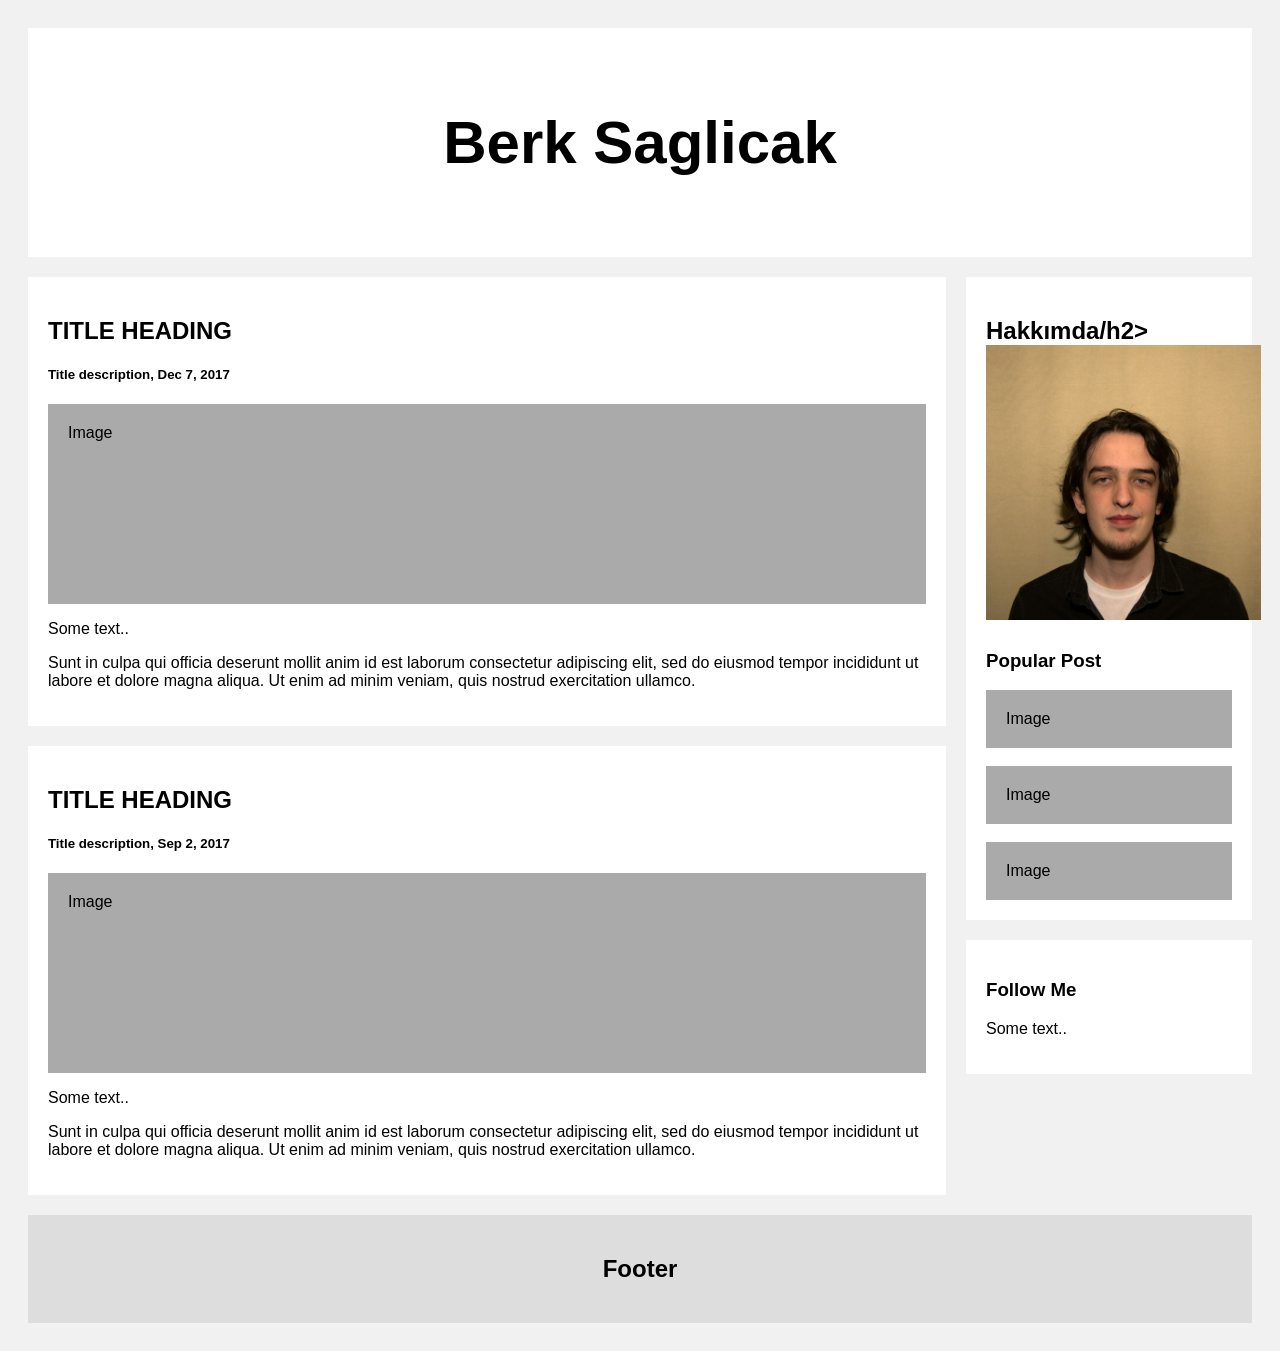
==== index.html @ 1bf18244 "Update index.html" ====
<!DOCTYPE html>
<html>
<head>
<meta name="viewport" content="width=device-width, initial-scale=1">
<style>
* {
  box-sizing: border-box;
}

/* Add a gray background color with some padding */
body {
  font-family: Arial;
  padding: 20px;
  background: #f1f1f1;
}

/* Header/Blog Title */
.header {
  padding: 30px;
  font-size: 40px;
  text-align: center;
  background: white;
}

/* Create two unequal columns that floats next to each other */
/* Left column */
.leftcolumn {   
  float: left;
  width: 75%;
}

/* Right column */
.rightcolumn {
  float: left;
  width: 25%;
  padding-left: 20px;
}

/* Fake image */
.fakeimg {
  background-color: #aaa;
  width: 100%;
  padding: 20px;
}

/* Add a card effect for articles */
.card {
   background-color: white;
   padding: 20px;
   margin-top: 20px;
}

/* Clear floats after the columns */
.row:after {
  content: "";
  display: table;
  clear: both;
}

/* Footer */
.footer {
  padding: 20px;
  text-align: center;
  background: #ddd;
  margin-top: 20px;
}

/* Responsive layout - when the screen is less than 800px wide, make the two columns stack on top of each other instead of next to each other */
@media screen and (max-width: 800px) {
  .leftcolumn, .rightcolumn {   
    width: 100%;
    padding: 0;
  }
}
</style>
</head>
<body>

<div class="header">
  <h2>Berk Saglicak</h2>
</div>

<div class="row">
  <div class="leftcolumn">
    <div class="card">
      <h2>TITLE HEADING</h2>
      <h5>Title description, Dec 7, 2017</h5>
      <div class="fakeimg" style="height:200px;">Image</div>
      <p>Some text..</p>
      <p>Sunt in culpa qui officia deserunt mollit anim id est laborum consectetur adipiscing elit, sed do eiusmod tempor incididunt ut labore et dolore magna aliqua. Ut enim ad minim veniam, quis nostrud exercitation ullamco.</p>
    </div>
    <div class="card">
      <h2>TITLE HEADING</h2>
      <h5>Title description, Sep 2, 2017</h5>
      <div class="fakeimg" style="height:200px;">Image</div>
      <p>Some text..</p>
      <p>Sunt in culpa qui officia deserunt mollit anim id est laborum consectetur adipiscing elit, sed do eiusmod tempor incididunt ut labore et dolore magna aliqua. Ut enim ad minim veniam, quis nostrud exercitation ullamco.</p>
    </div>
  </div>
  <div class="rightcolumn">
    <div class="card">
      <h2>Hakkımda/h2>
      <img src="ben.jfif" style="width:275px;height:275px;">
      <p style ="font-family:tahoma;font-size:100%>Başkent Üniversitesi Bilgisayar Mühendisliği son sınıf öğrencisiyim. Öğrencilik hayatımda IEEE Başkent Computer Society Başkanlığı ve Bşakent Üniversitesi Bilgisayar Topluluğu Sekreterliği görevlerinde rol aldım bunların dışında da aktif olarak okulumuzun model uydu topluluğu olan ParsySat takımında aktif görev alıyorum.</p>
    </div>
    <div class="card">
      <h3>Popular Post</h3>
      <div class="fakeimg">Image</div><br>
      <div class="fakeimg">Image</div><br>
      <div class="fakeimg">Image</div>
    </div>
    <div class="card">
      <h3>Follow Me</h3>
      <p>Some text..</p>
    </div>
  </div>
</div>

<div class="footer">
  <h2>Footer</h2>
</div>

</body>
</html>
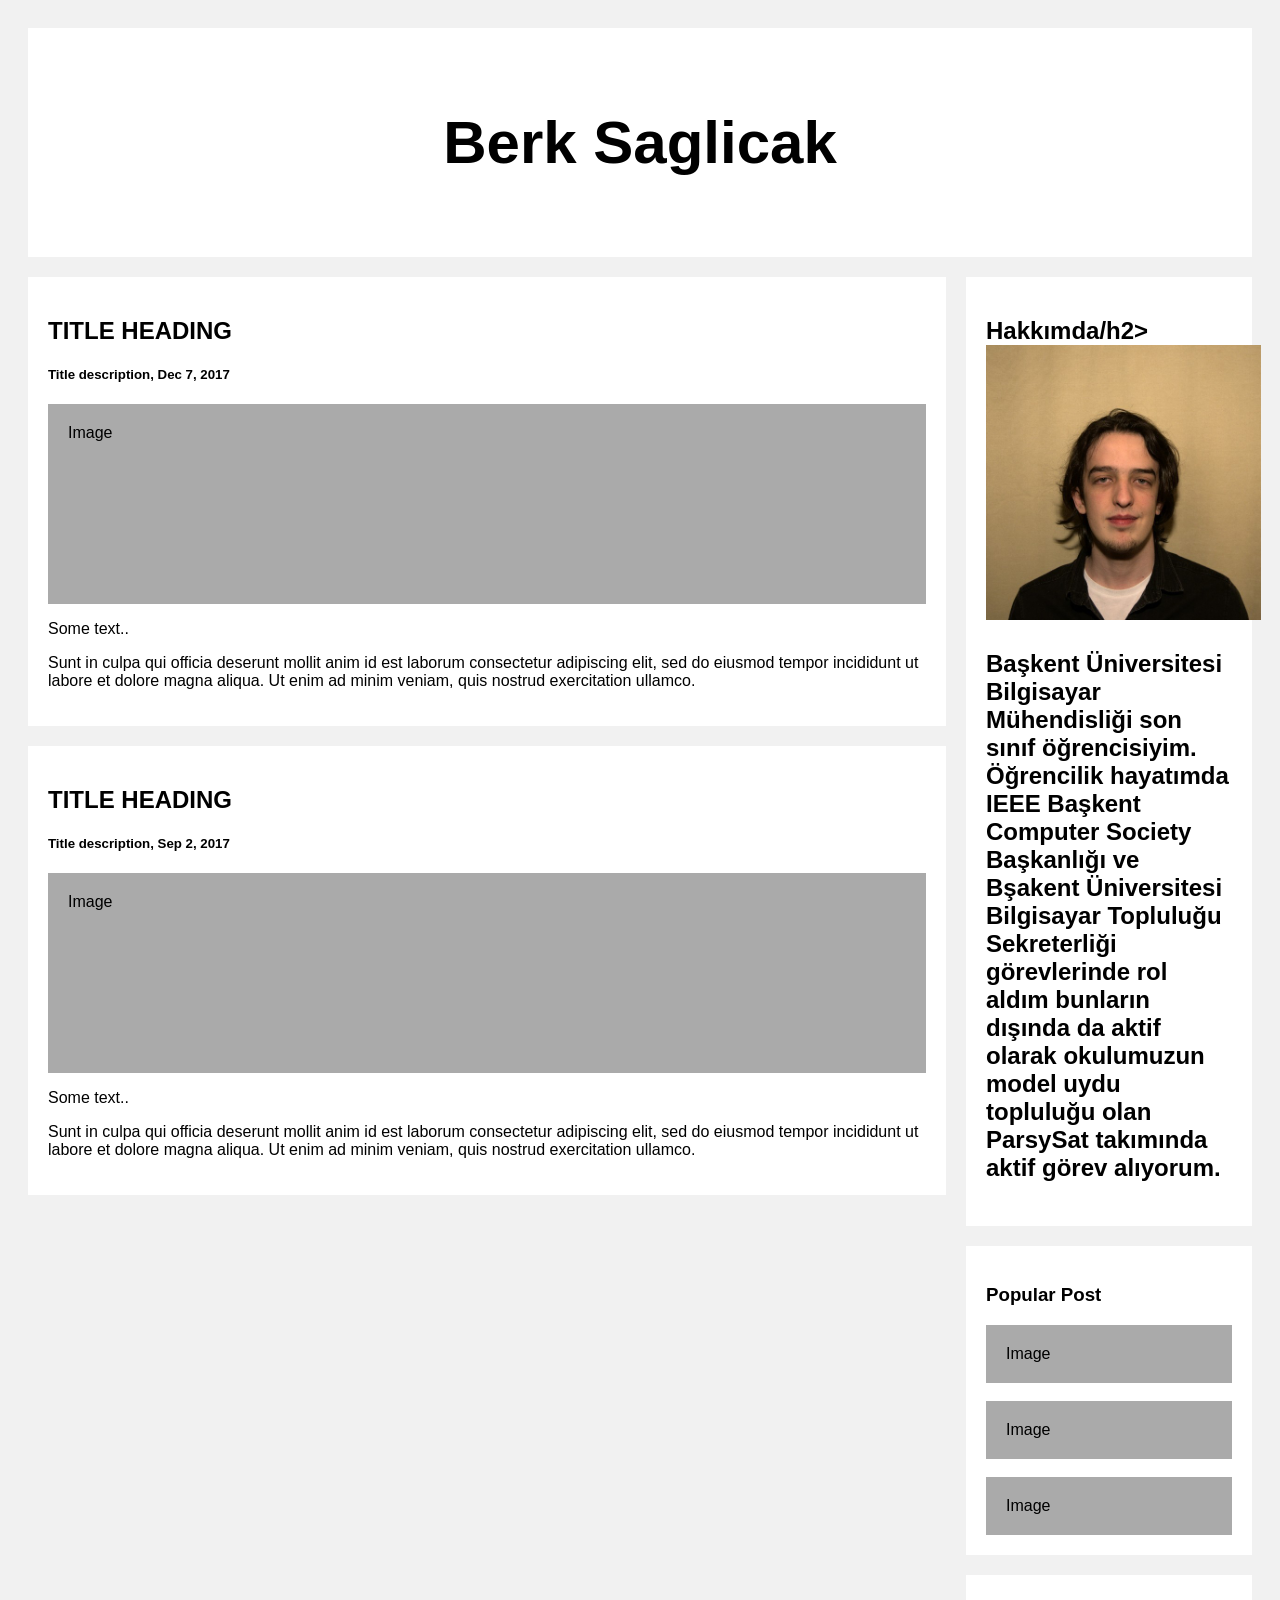
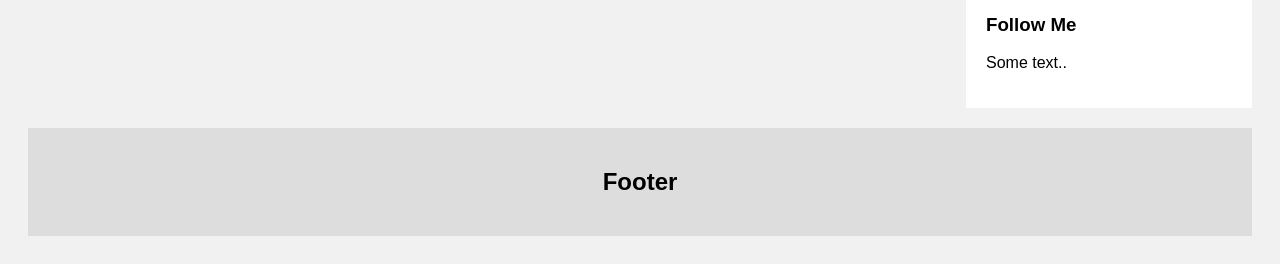
==== commit 92f0c640: "Update index.html" ====
--- a/index.html
+++ b/index.html
@@ -101,7 +101,7 @@
     <div class="card">
       <h2>Hakkımda/h2>
       <img src="ben.jfif" style="width:275px;height:275px;">
-      <p style ="font-family:tahoma;font-size:100%>Başkent Üniversitesi Bilgisayar Mühendisliği son sınıf öğrencisiyim. Öğrencilik hayatımda IEEE Başkent Computer Society Başkanlığı ve Bşakent Üniversitesi Bilgisayar Topluluğu Sekreterliği görevlerinde rol aldım bunların dışında da aktif olarak okulumuzun model uydu topluluğu olan ParsySat takımında aktif görev alıyorum.</p>
+      <p>Başkent Üniversitesi Bilgisayar Mühendisliği son sınıf öğrencisiyim. Öğrencilik hayatımda IEEE Başkent Computer Society Başkanlığı ve Bşakent Üniversitesi Bilgisayar Topluluğu Sekreterliği görevlerinde rol aldım bunların dışında da aktif olarak okulumuzun model uydu topluluğu olan ParsySat takımında aktif görev alıyorum.</p>
     </div>
     <div class="card">
       <h3>Popular Post</h3>
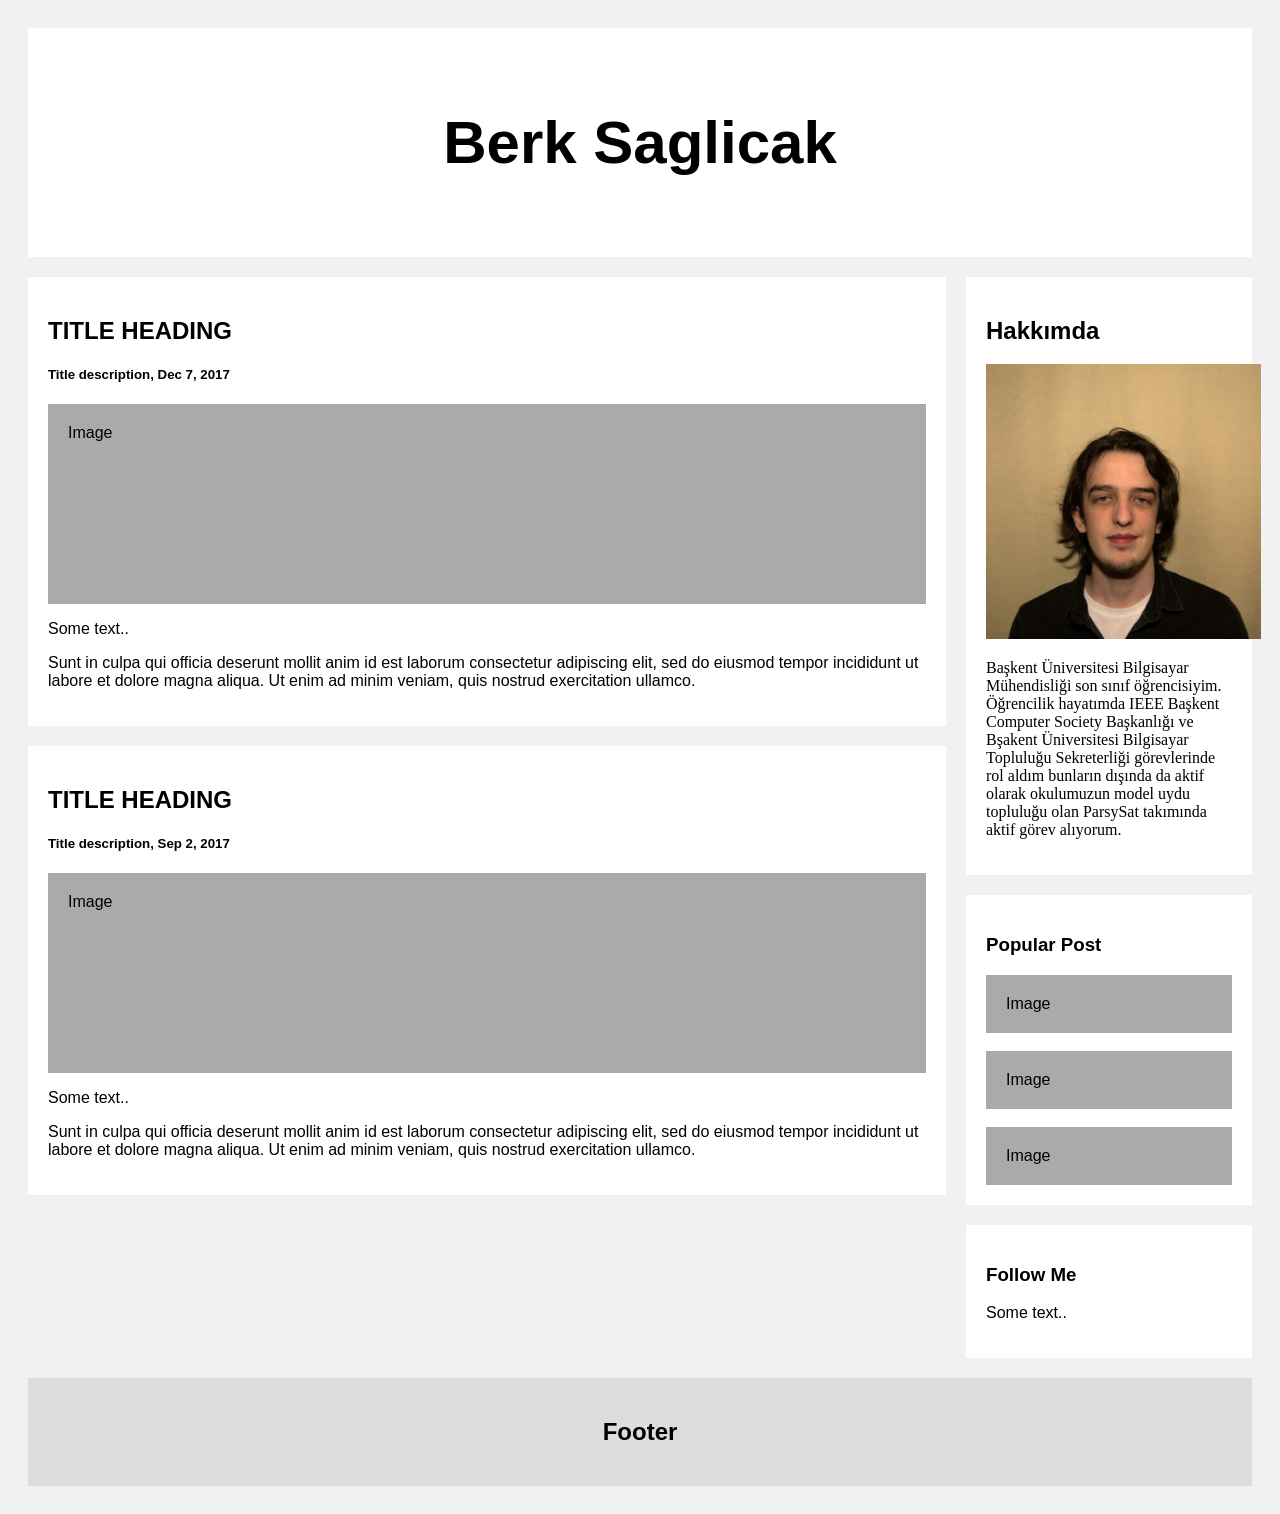
==== commit dab8a02a: "Update index.html" ====
--- a/index.html
+++ b/index.html
@@ -99,9 +99,9 @@
   </div>
   <div class="rightcolumn">
     <div class="card">
-      <h2>Hakkımda/h2>
+      <h2>Hakkımda</h2>
       <img src="ben.jfif" style="width:275px;height:275px;">
-      <p>Başkent Üniversitesi Bilgisayar Mühendisliği son sınıf öğrencisiyim. Öğrencilik hayatımda IEEE Başkent Computer Society Başkanlığı ve Bşakent Üniversitesi Bilgisayar Topluluğu Sekreterliği görevlerinde rol aldım bunların dışında da aktif olarak okulumuzun model uydu topluluğu olan ParsySat takımında aktif görev alıyorum.</p>
+      <p style="font-family:tahoma;font-size100%;">Başkent Üniversitesi Bilgisayar Mühendisliği son sınıf öğrencisiyim. Öğrencilik hayatımda IEEE Başkent Computer Society Başkanlığı ve Bşakent Üniversitesi Bilgisayar Topluluğu Sekreterliği görevlerinde rol aldım bunların dışında da aktif olarak okulumuzun model uydu topluluğu olan ParsySat takımında aktif görev alıyorum.</p>
     </div>
     <div class="card">
       <h3>Popular Post</h3>
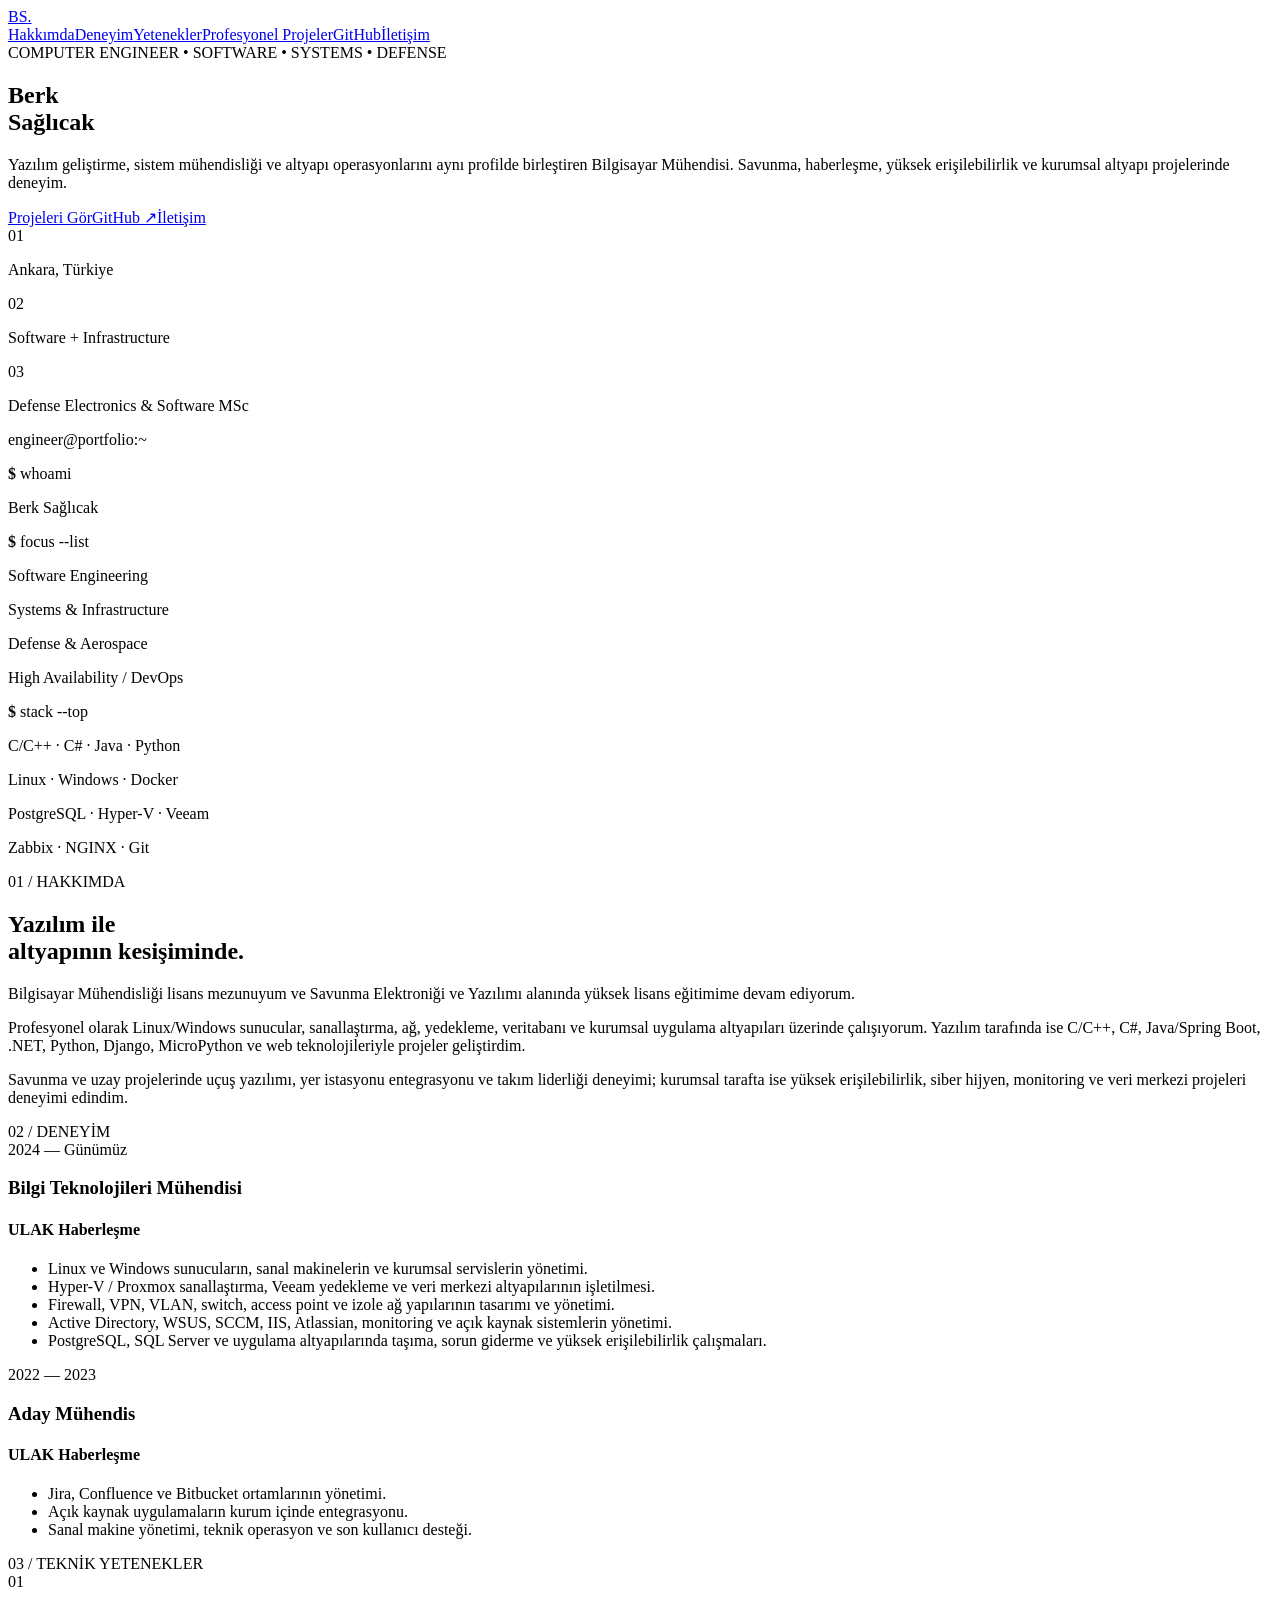
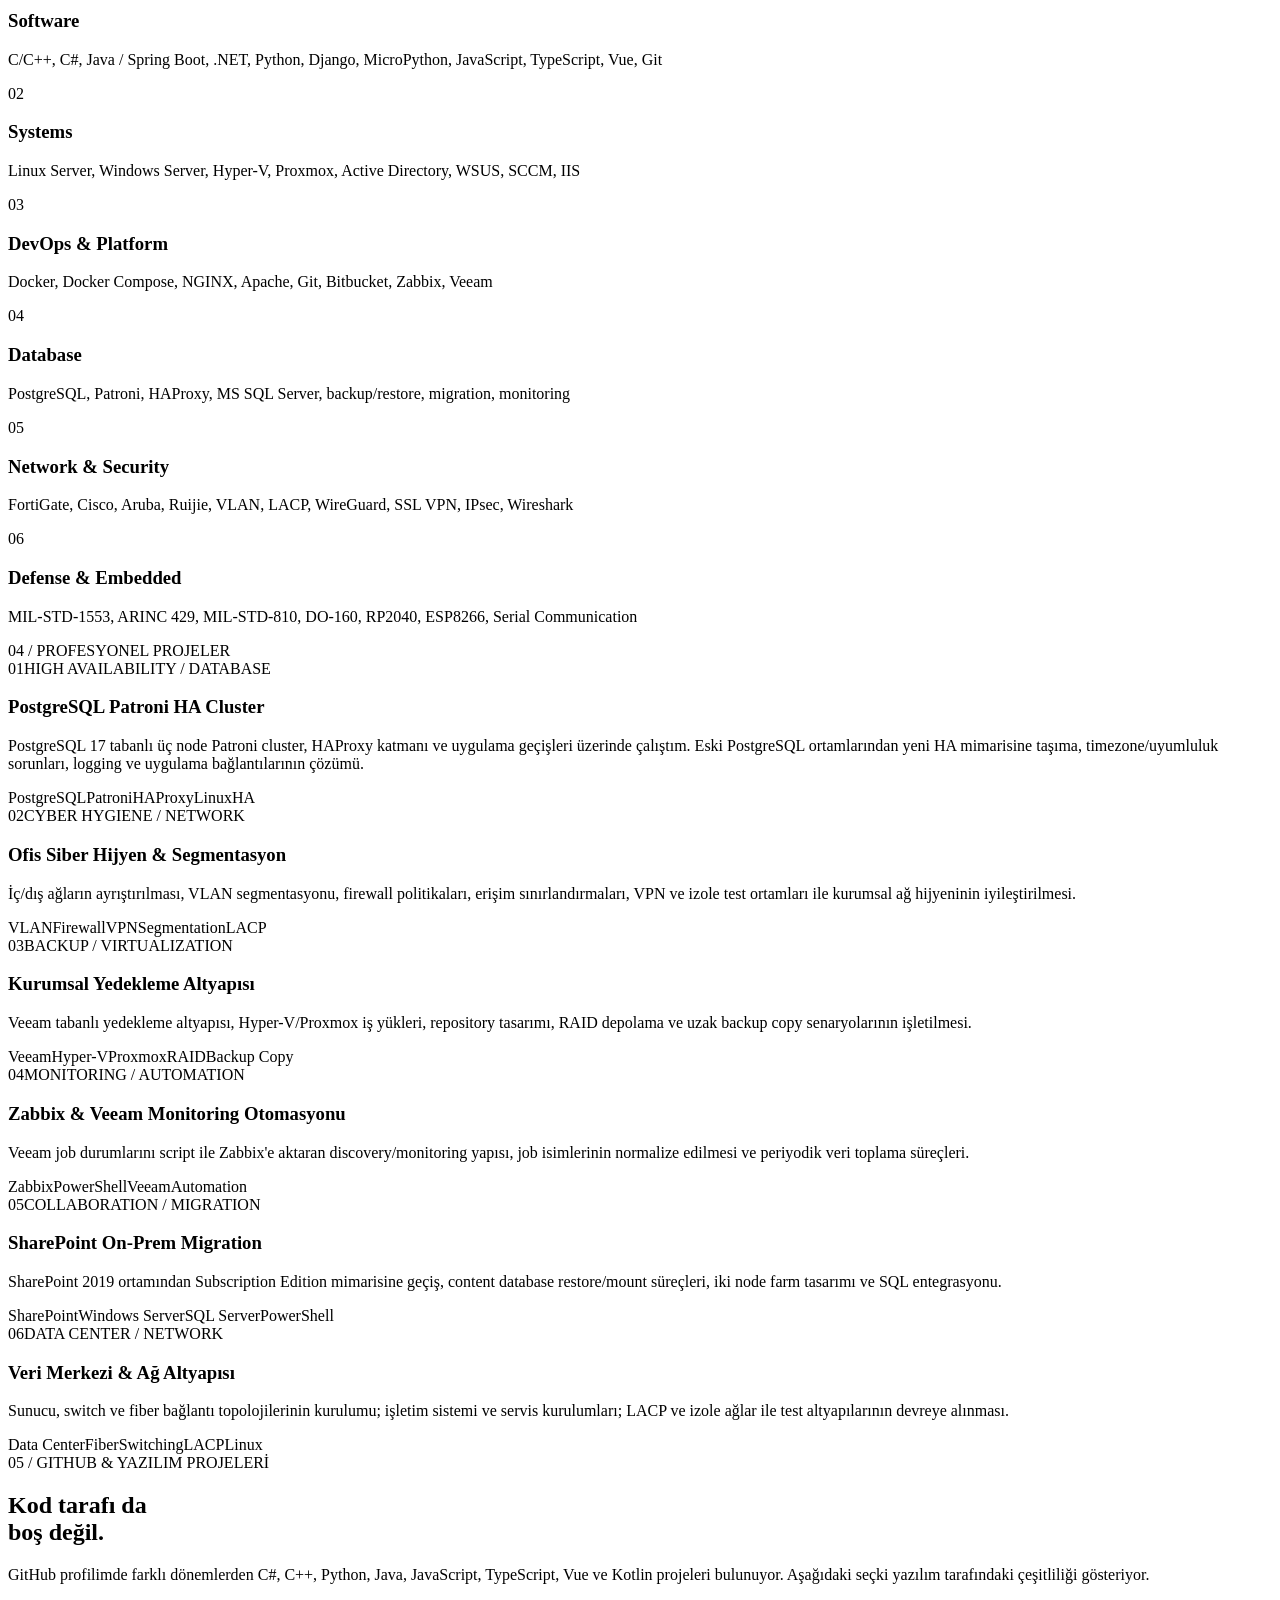
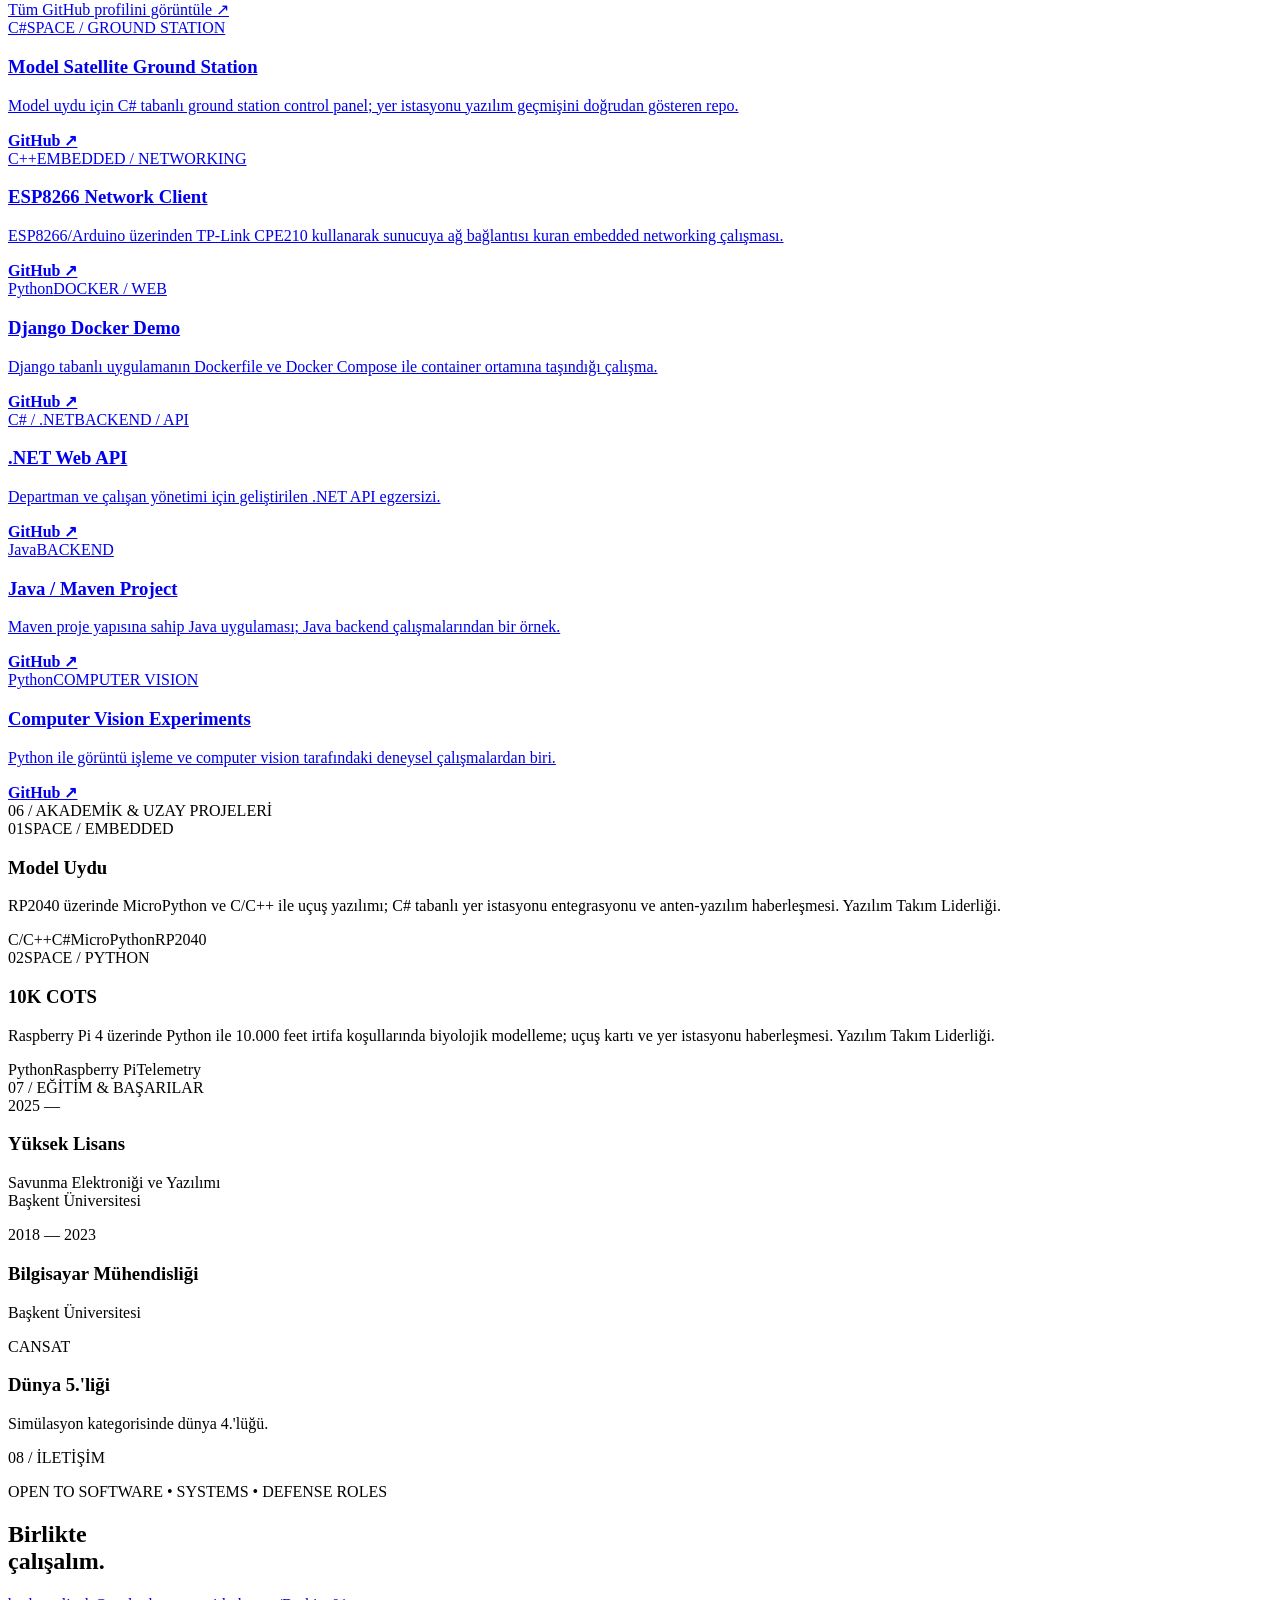
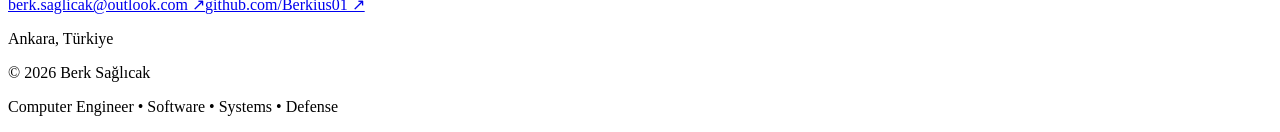
==== commit 19b2e675: "Rename index[1].html to index.html" ====
--- a/index.html
+++ b/index.html
@@ -1,124 +1,20 @@
 <!DOCTYPE html>
-<html>
+<html lang="tr">
 <head>
-<meta name="viewport" content="width=device-width, initial-scale=1">
-<style>
-* {
-  box-sizing: border-box;
-}
-
-/* Add a gray background color with some padding */
-body {
-  font-family: Arial;
-  padding: 20px;
-  background: #f1f1f1;
-}
-
-/* Header/Blog Title */
-.header {
-  padding: 30px;
-  font-size: 40px;
-  text-align: center;
-  background: white;
-}
-
-/* Create two unequal columns that floats next to each other */
-/* Left column */
-.leftcolumn {   
-  float: left;
-  width: 75%;
-}
-
-/* Right column */
-.rightcolumn {
-  float: left;
-  width: 25%;
-  padding-left: 20px;
-}
-
-/* Fake image */
-.fakeimg {
-  background-color: #aaa;
-  width: 100%;
-  padding: 20px;
-}
-
-/* Add a card effect for articles */
-.card {
-   background-color: white;
-   padding: 20px;
-   margin-top: 20px;
-}
-
-/* Clear floats after the columns */
-.row:after {
-  content: "";
-  display: table;
-  clear: both;
-}
-
-/* Footer */
-.footer {
-  padding: 20px;
-  text-align: center;
-  background: #ddd;
-  margin-top: 20px;
-}
-
-/* Responsive layout - when the screen is less than 800px wide, make the two columns stack on top of each other instead of next to each other */
-@media screen and (max-width: 800px) {
-  .leftcolumn, .rightcolumn {   
-    width: 100%;
-    padding: 0;
-  }
-}
-</style>
-</head>
-<body>
-
-<div class="header">
-  <h2>Berk Saglicak</h2>
-</div>
-
-<div class="row">
-  <div class="leftcolumn">
-    <div class="card">
-      <h2>TITLE HEADING</h2>
-      <h5>Title description, Dec 7, 2017</h5>
-      <div class="fakeimg" style="height:200px;">Image</div>
-      <p>Some text..</p>
-      <p>Sunt in culpa qui officia deserunt mollit anim id est laborum consectetur adipiscing elit, sed do eiusmod tempor incididunt ut labore et dolore magna aliqua. Ut enim ad minim veniam, quis nostrud exercitation ullamco.</p>
-    </div>
-    <div class="card">
-      <h2>TITLE HEADING</h2>
-      <h5>Title description, Sep 2, 2017</h5>
-      <div class="fakeimg" style="height:200px;">Image</div>
-      <p>Some text..</p>
-      <p>Sunt in culpa qui officia deserunt mollit anim id est laborum consectetur adipiscing elit, sed do eiusmod tempor incididunt ut labore et dolore magna aliqua. Ut enim ad minim veniam, quis nostrud exercitation ullamco.</p>
-    </div>
-  </div>
-  <div class="rightcolumn">
-    <div class="card">
-      <h2>Hakkımda</h2>
-      <img src="ben.jfif" style="width:275px;height:275px;">
-      <p style="font-family:tahoma;font-size100%;">Başkent Üniversitesi Bilgisayar Mühendisliği son sınıf öğrencisiyim. Öğrencilik hayatımda IEEE Başkent Computer Society Başkanlığı ve Bşakent Üniversitesi Bilgisayar Topluluğu Sekreterliği görevlerinde rol aldım bunların dışında da aktif olarak okulumuzun model uydu topluluğu olan ParsySat takımında aktif görev alıyorum.</p>
-    </div>
-    <div class="card">
-      <h3>Popular Post</h3>
-      <div class="fakeimg">Image</div><br>
-      <div class="fakeimg">Image</div><br>
-      <div class="fakeimg">Image</div>
-    </div>
-    <div class="card">
-      <h3>Follow Me</h3>
-      <p>Some text..</p>
-    </div>
-  </div>
-</div>
-
-<div class="footer">
-  <h2>Footer</h2>
-</div>
-
-</body>
-</html>
+<meta charset="UTF-8"><meta name="viewport" content="width=device-width, initial-scale=1.0">
+<meta name="description" content="Berk Sağlıcak - Computer Engineer | Software, Systems, Infrastructure, Defense">
+<title>Berk Sağlıcak | Computer Engineer</title><link rel="stylesheet" href="style.css">
+</head><body>
+<header class="nav-wrap"><nav class="nav container"><a class="brand" href="#home">BS<span>.</span></a><div class="nav-links"><a href="#about">Hakkımda</a><a href="#experience">Deneyim</a><a href="#skills">Yetenekler</a><a href="#professional">Profesyonel Projeler</a><a href="#github">GitHub</a><a href="#contact">İletişim</a></div></nav></header>
+<main>
+<section class="hero container" id="home"><div class="hero-copy"><div class="eyebrow">COMPUTER ENGINEER • SOFTWARE • SYSTEMS • DEFENSE</div><h1>Berk<br><span>Sağlıcak</span></h1><p class="hero-text">Yazılım geliştirme, sistem mühendisliği ve altyapı operasyonlarını aynı profilde birleştiren Bilgisayar Mühendisi. Savunma, haberleşme, yüksek erişilebilirlik ve kurumsal altyapı projelerinde deneyim.</p><div class="hero-actions"><a class="btn primary" href="#professional">Projeleri Gör</a><a class="btn ghost" href="https://github.com/Berkius01" target="_blank" rel="noopener">GitHub ↗</a><a class="btn ghost" href="mailto:berk.saglicak@outlook.com">İletişim</a></div><div class="quick-info"><div><span>01</span><p>Ankara, Türkiye</p></div><div><span>02</span><p>Software + Infrastructure</p></div><div><span>03</span><p>Defense Electronics & Software MSc</p></div></div></div><aside class="hero-panel"><div class="terminal-head"><span></span><span></span><span></span><p>engineer@portfolio:~</p></div><div class="terminal-body"><p><b>$</b> whoami</p><p class="output">Berk Sağlıcak</p><p><b>$</b> focus --list</p><p class="output">Software Engineering</p><p class="output">Systems & Infrastructure</p><p class="output">Defense & Aerospace</p><p class="output">High Availability / DevOps</p><p><b>$</b> stack --top</p><p class="output">C/C++ · C# · Java · Python</p><p class="output">Linux · Windows · Docker</p><p class="output">PostgreSQL · Hyper-V · Veeam</p><p class="output">Zabbix · NGINX · Git</p><span class="cursor"></span></div></aside></section>
+<section class="section container" id="about"><div class="section-label">01 / HAKKIMDA</div><div class="split"><h2>Yazılım ile<br>altyapının kesişiminde.</h2><div class="copy"><p>Bilgisayar Mühendisliği lisans mezunuyum ve Savunma Elektroniği ve Yazılımı alanında yüksek lisans eğitimime devam ediyorum.</p><p>Profesyonel olarak Linux/Windows sunucular, sanallaştırma, ağ, yedekleme, veritabanı ve kurumsal uygulama altyapıları üzerinde çalışıyorum. Yazılım tarafında ise C/C++, C#, Java/Spring Boot, .NET, Python, Django, MicroPython ve web teknolojileriyle projeler geliştirdim.</p><p>Savunma ve uzay projelerinde uçuş yazılımı, yer istasyonu entegrasyonu ve takım liderliği deneyimi; kurumsal tarafta ise yüksek erişilebilirlik, siber hijyen, monitoring ve veri merkezi projeleri deneyimi edindim.</p></div></div></section>
+<section class="section container" id="experience"><div class="section-label">02 / DENEYİM</div><div class="timeline"><article class="timeline-item"><div class="time">2024 — Günümüz</div><div class="content"><h3>Bilgi Teknolojileri Mühendisi</h3><h4>ULAK Haberleşme</h4><ul><li>Linux ve Windows sunucuların, sanal makinelerin ve kurumsal servislerin yönetimi.</li><li>Hyper-V / Proxmox sanallaştırma, Veeam yedekleme ve veri merkezi altyapılarının işletilmesi.</li><li>Firewall, VPN, VLAN, switch, access point ve izole ağ yapılarının tasarımı ve yönetimi.</li><li>Active Directory, WSUS, SCCM, IIS, Atlassian, monitoring ve açık kaynak sistemlerin yönetimi.</li><li>PostgreSQL, SQL Server ve uygulama altyapılarında taşıma, sorun giderme ve yüksek erişilebilirlik çalışmaları.</li></ul></div></article><article class="timeline-item"><div class="time">2022 — 2023</div><div class="content"><h3>Aday Mühendis</h3><h4>ULAK Haberleşme</h4><ul><li>Jira, Confluence ve Bitbucket ortamlarının yönetimi.</li><li>Açık kaynak uygulamaların kurum içinde entegrasyonu.</li><li>Sanal makine yönetimi, teknik operasyon ve son kullanıcı desteği.</li></ul></div></article></div></section>
+<section class="section container" id="skills"><div class="section-label">03 / TEKNİK YETENEKLER</div><div class="skill-grid"><article><span>01</span><h3>Software</h3><p>C/C++, C#, Java / Spring Boot, .NET, Python, Django, MicroPython, JavaScript, TypeScript, Vue, Git</p></article><article><span>02</span><h3>Systems</h3><p>Linux Server, Windows Server, Hyper-V, Proxmox, Active Directory, WSUS, SCCM, IIS</p></article><article><span>03</span><h3>DevOps & Platform</h3><p>Docker, Docker Compose, NGINX, Apache, Git, Bitbucket, Zabbix, Veeam</p></article><article><span>04</span><h3>Database</h3><p>PostgreSQL, Patroni, HAProxy, MS SQL Server, backup/restore, migration, monitoring</p></article><article><span>05</span><h3>Network & Security</h3><p>FortiGate, Cisco, Aruba, Ruijie, VLAN, LACP, WireGuard, SSL VPN, IPsec, Wireshark</p></article><article><span>06</span><h3>Defense & Embedded</h3><p>MIL-STD-1553, ARINC 429, MIL-STD-810, DO-160, RP2040, ESP8266, Serial Communication</p></article></div></section>
+<section class="section container" id="professional"><div class="section-label">04 / PROFESYONEL PROJELER</div><div class="project-grid"><article class="project featured"><div class="project-top"><span>01</span><span>HIGH AVAILABILITY / DATABASE</span></div><h3>PostgreSQL Patroni HA Cluster</h3><p>PostgreSQL 17 tabanlı üç node Patroni cluster, HAProxy katmanı ve uygulama geçişleri üzerinde çalıştım. Eski PostgreSQL ortamlarından yeni HA mimarisine taşıma, timezone/uyumluluk sorunları, logging ve uygulama bağlantılarının çözümü.</p><div class="tags"><span>PostgreSQL</span><span>Patroni</span><span>HAProxy</span><span>Linux</span><span>HA</span></div></article><article class="project"><div class="project-top"><span>02</span><span>CYBER HYGIENE / NETWORK</span></div><h3>Ofis Siber Hijyen & Segmentasyon</h3><p>İç/dış ağların ayrıştırılması, VLAN segmentasyonu, firewall politikaları, erişim sınırlandırmaları, VPN ve izole test ortamları ile kurumsal ağ hijyeninin iyileştirilmesi.</p><div class="tags"><span>VLAN</span><span>Firewall</span><span>VPN</span><span>Segmentation</span><span>LACP</span></div></article><article class="project"><div class="project-top"><span>03</span><span>BACKUP / VIRTUALIZATION</span></div><h3>Kurumsal Yedekleme Altyapısı</h3><p>Veeam tabanlı yedekleme altyapısı, Hyper-V/Proxmox iş yükleri, repository tasarımı, RAID depolama ve uzak backup copy senaryolarının işletilmesi.</p><div class="tags"><span>Veeam</span><span>Hyper-V</span><span>Proxmox</span><span>RAID</span><span>Backup Copy</span></div></article><article class="project"><div class="project-top"><span>04</span><span>MONITORING / AUTOMATION</span></div><h3>Zabbix & Veeam Monitoring Otomasyonu</h3><p>Veeam job durumlarını script ile Zabbix'e aktaran discovery/monitoring yapısı, job isimlerinin normalize edilmesi ve periyodik veri toplama süreçleri.</p><div class="tags"><span>Zabbix</span><span>PowerShell</span><span>Veeam</span><span>Automation</span></div></article><article class="project"><div class="project-top"><span>05</span><span>COLLABORATION / MIGRATION</span></div><h3>SharePoint On-Prem Migration</h3><p>SharePoint 2019 ortamından Subscription Edition mimarisine geçiş, content database restore/mount süreçleri, iki node farm tasarımı ve SQL entegrasyonu.</p><div class="tags"><span>SharePoint</span><span>Windows Server</span><span>SQL Server</span><span>PowerShell</span></div></article><article class="project"><div class="project-top"><span>06</span><span>DATA CENTER / NETWORK</span></div><h3>Veri Merkezi & Ağ Altyapısı</h3><p>Sunucu, switch ve fiber bağlantı topolojilerinin kurulumu; işletim sistemi ve servis kurulumları; LACP ve izole ağlar ile test altyapılarının devreye alınması.</p><div class="tags"><span>Data Center</span><span>Fiber</span><span>Switching</span><span>LACP</span><span>Linux</span></div></article></div></section>
+<section class="section container" id="github"><div class="section-label">05 / GITHUB & YAZILIM PROJELERİ</div><div class="intro-row"><div><h2>Kod tarafı da<br>boş değil.</h2></div><div class="copy"><p>GitHub profilimde farklı dönemlerden C#, C++, Python, Java, JavaScript, TypeScript, Vue ve Kotlin projeleri bulunuyor. Aşağıdaki seçki yazılım tarafındaki çeşitliliği gösteriyor.</p><a class="text-link" href="https://github.com/Berkius01" target="_blank" rel="noopener">Tüm GitHub profilini görüntüle ↗</a></div></div><div class="github-grid"><a class="repo-card" href="https://github.com/Berkius01/zedGraphDeneme1" target="_blank" rel="noopener"><div class="repo-meta"><span>C#</span><span>SPACE / GROUND STATION</span></div><h3>Model Satellite Ground Station</h3><p>Model uydu için C# tabanlı ground station control panel; yer istasyonu yazılım geçmişini doğrudan gösteren repo.</p><strong>GitHub ↗</strong></a><a class="repo-card" href="https://github.com/Berkius01/bil429-arduino" target="_blank" rel="noopener"><div class="repo-meta"><span>C++</span><span>EMBEDDED / NETWORKING</span></div><h3>ESP8266 Network Client</h3><p>ESP8266/Arduino üzerinden TP-Link CPE210 kullanarak sunucuya ağ bağlantısı kuran embedded networking çalışması.</p><strong>GitHub ↗</strong></a><a class="repo-card" href="https://github.com/Berkius01/apziva_docker_demo" target="_blank" rel="noopener"><div class="repo-meta"><span>Python</span><span>DOCKER / WEB</span></div><h3>Django Docker Demo</h3><p>Django tabanlı uygulamanın Dockerfile ve Docker Compose ile container ortamına taşındığı çalışma.</p><strong>GitHub ↗</strong></a><a class="repo-card" href="https://github.com/Berkius01/WebApi2" target="_blank" rel="noopener"><div class="repo-meta"><span>C# / .NET</span><span>BACKEND / API</span></div><h3>.NET Web API</h3><p>Departman ve çalışan yönetimi için geliştirilen .NET API egzersizi.</p><strong>GitHub ↗</strong></a><a class="repo-card" href="https://github.com/Berkius01/innova2" target="_blank" rel="noopener"><div class="repo-meta"><span>Java</span><span>BACKEND</span></div><h3>Java / Maven Project</h3><p>Maven proje yapısına sahip Java uygulaması; Java backend çalışmalarından bir örnek.</p><strong>GitHub ↗</strong></a><a class="repo-card" href="https://github.com/Berkius01/faceMask" target="_blank" rel="noopener"><div class="repo-meta"><span>Python</span><span>COMPUTER VISION</span></div><h3>Computer Vision Experiments</h3><p>Python ile görüntü işleme ve computer vision tarafındaki deneysel çalışmalardan biri.</p><strong>GitHub ↗</strong></a></div></section>
+<section class="section container"><div class="section-label">06 / AKADEMİK & UZAY PROJELERİ</div><div class="project-grid"><article class="project featured"><div class="project-top"><span>01</span><span>SPACE / EMBEDDED</span></div><h3>Model Uydu</h3><p>RP2040 üzerinde MicroPython ve C/C++ ile uçuş yazılımı; C# tabanlı yer istasyonu entegrasyonu ve anten-yazılım haberleşmesi. Yazılım Takım Liderliği.</p><div class="tags"><span>C/C++</span><span>C#</span><span>MicroPython</span><span>RP2040</span></div></article><article class="project"><div class="project-top"><span>02</span><span>SPACE / PYTHON</span></div><h3>10K COTS</h3><p>Raspberry Pi 4 üzerinde Python ile 10.000 feet irtifa koşullarında biyolojik modelleme; uçuş kartı ve yer istasyonu haberleşmesi. Yazılım Takım Liderliği.</p><div class="tags"><span>Python</span><span>Raspberry Pi</span><span>Telemetry</span></div></article></div></section>
+<section class="section container"><div class="section-label">07 / EĞİTİM & BAŞARILAR</div><div class="education-grid"><div><span class="year">2025 —</span><h3>Yüksek Lisans</h3><p>Savunma Elektroniği ve Yazılımı<br>Başkent Üniversitesi</p></div><div><span class="year">2018 — 2023</span><h3>Bilgisayar Mühendisliği</h3><p>Başkent Üniversitesi</p></div><div class="achievement"><span class="year">CANSAT</span><h3>Dünya 5.'liği</h3><p>Simülasyon kategorisinde dünya 4.'lüğü.</p></div></div></section>
+<section class="section contact container" id="contact"><div class="section-label">08 / İLETİŞİM</div><div class="contact-box"><div><p class="eyebrow dark">OPEN TO SOFTWARE • SYSTEMS • DEFENSE ROLES</p><h2>Birlikte<br>çalışalım.</h2></div><div class="contact-links"><a href="mailto:berk.saglicak@outlook.com">berk.saglicak@outlook.com ↗</a><a href="https://github.com/Berkius01" target="_blank" rel="noopener">github.com/Berkius01 ↗</a><p>Ankara, Türkiye</p></div></div></section>
+</main><footer class="container"><p>© 2026 Berk Sağlıcak</p><p>Computer Engineer • Software • Systems • Defense</p></footer>
+</body></html>
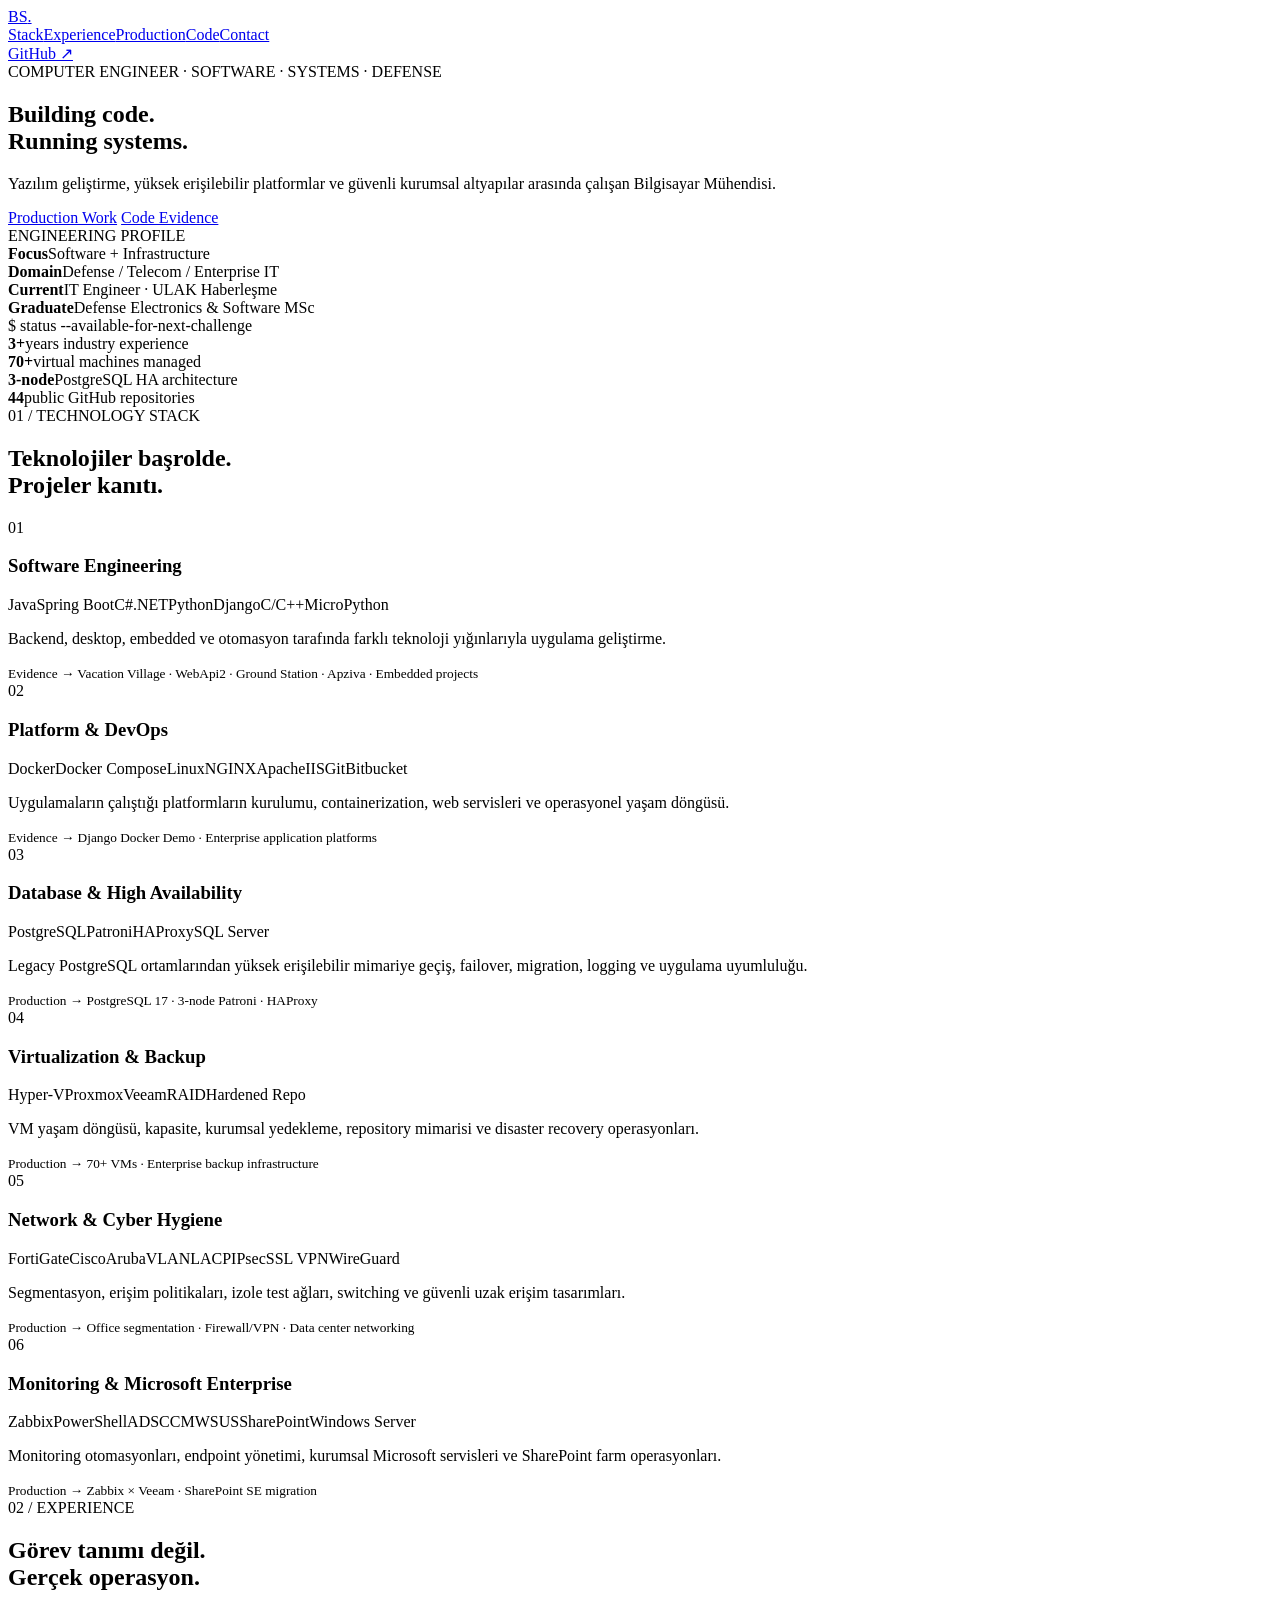
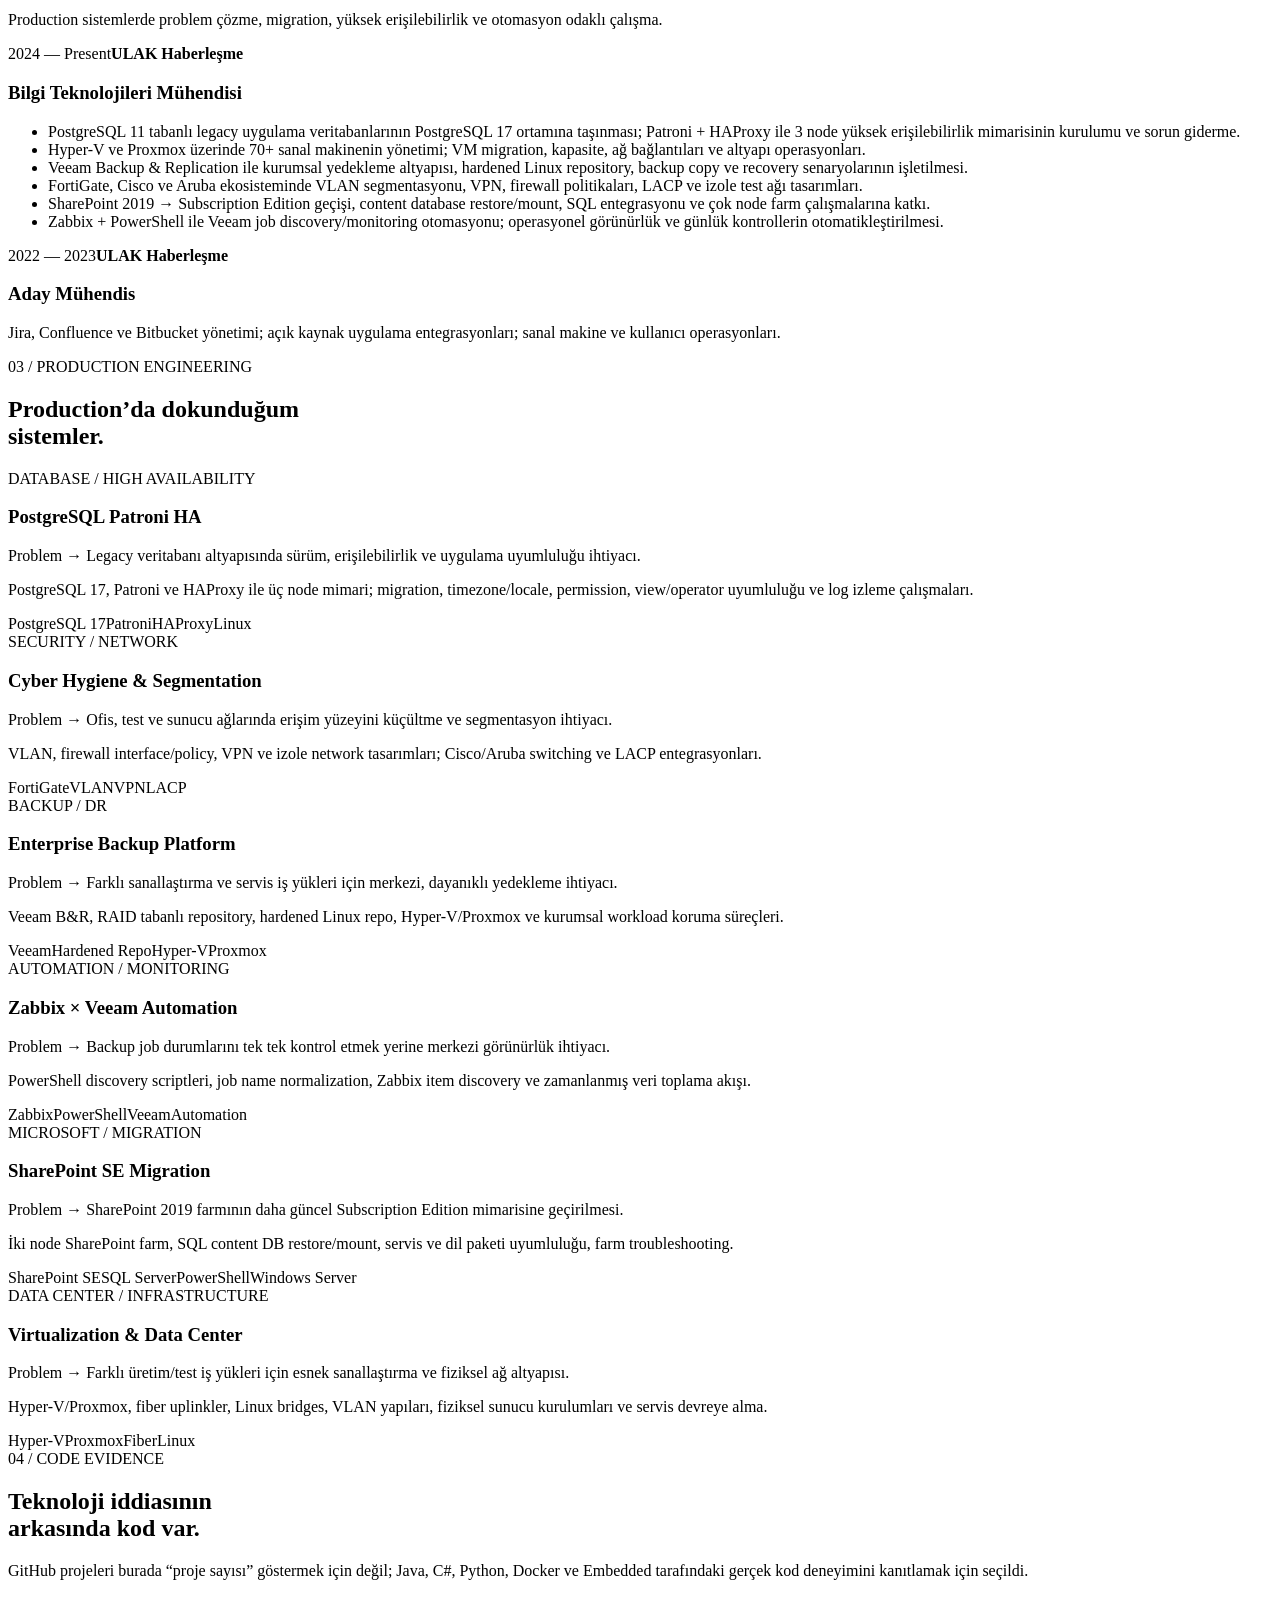
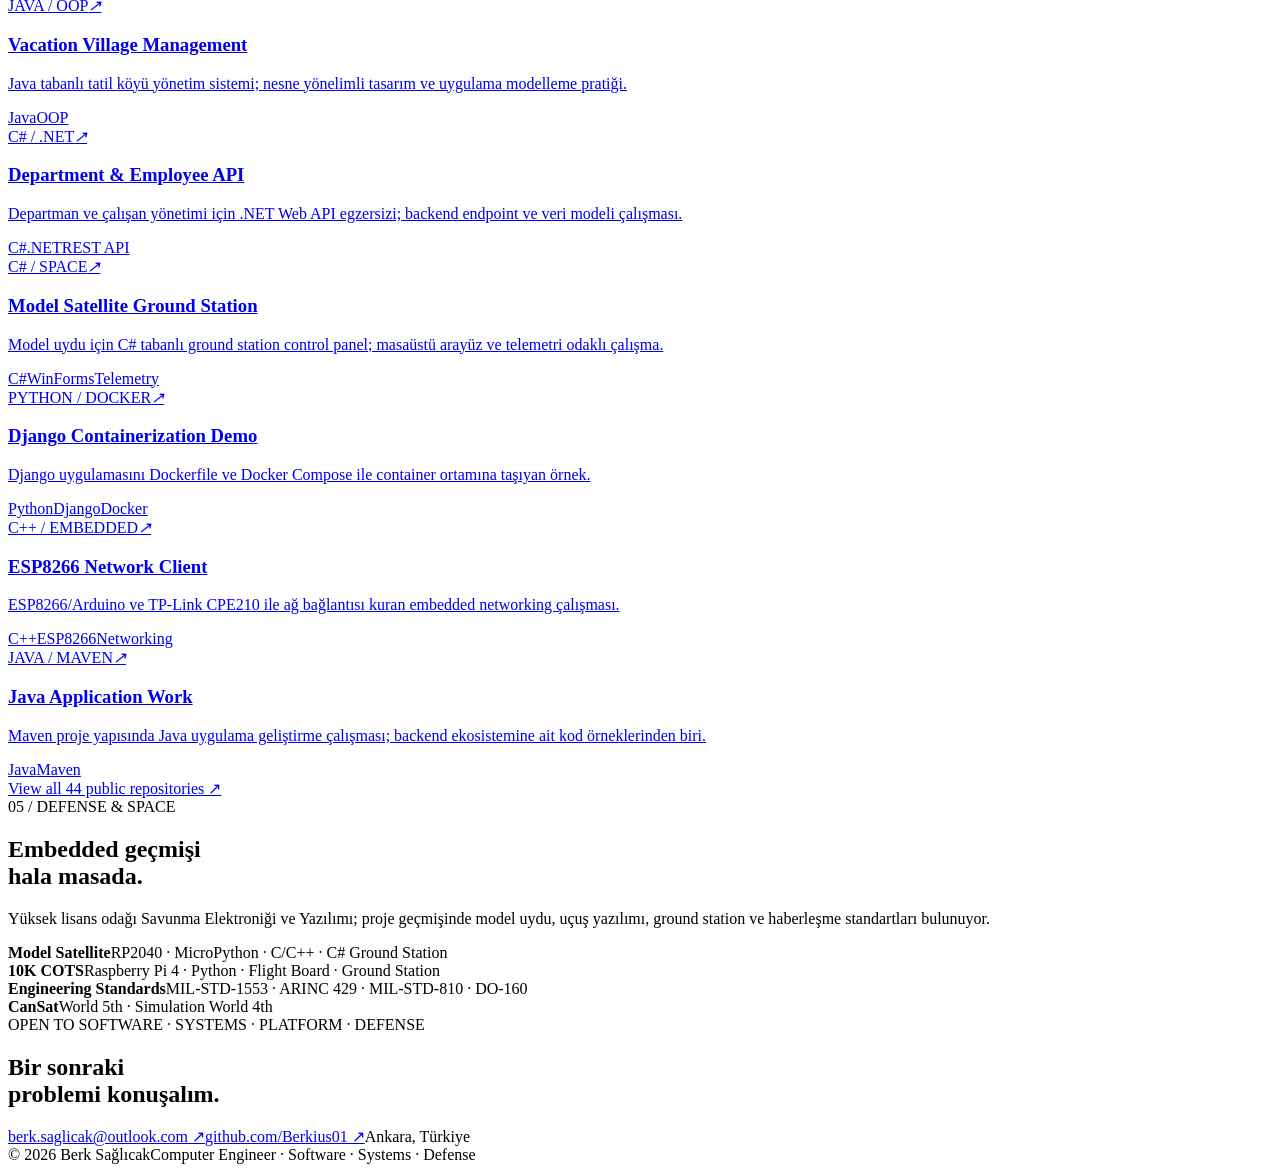
==== commit f3c05e6c: "Rename index[1].html to index.html" ====
--- a/index.html
+++ b/index.html
@@ -1,20 +1,124 @@
-<!DOCTYPE html>
+<!doctype html>
 <html lang="tr">
 <head>
-<meta charset="UTF-8"><meta name="viewport" content="width=device-width, initial-scale=1.0">
-<meta name="description" content="Berk Sağlıcak - Computer Engineer | Software, Systems, Infrastructure, Defense">
-<title>Berk Sağlıcak | Computer Engineer</title><link rel="stylesheet" href="style.css">
-</head><body>
-<header class="nav-wrap"><nav class="nav container"><a class="brand" href="#home">BS<span>.</span></a><div class="nav-links"><a href="#about">Hakkımda</a><a href="#experience">Deneyim</a><a href="#skills">Yetenekler</a><a href="#professional">Profesyonel Projeler</a><a href="#github">GitHub</a><a href="#contact">İletişim</a></div></nav></header>
-<main>
-<section class="hero container" id="home"><div class="hero-copy"><div class="eyebrow">COMPUTER ENGINEER • SOFTWARE • SYSTEMS • DEFENSE</div><h1>Berk<br><span>Sağlıcak</span></h1><p class="hero-text">Yazılım geliştirme, sistem mühendisliği ve altyapı operasyonlarını aynı profilde birleştiren Bilgisayar Mühendisi. Savunma, haberleşme, yüksek erişilebilirlik ve kurumsal altyapı projelerinde deneyim.</p><div class="hero-actions"><a class="btn primary" href="#professional">Projeleri Gör</a><a class="btn ghost" href="https://github.com/Berkius01" target="_blank" rel="noopener">GitHub ↗</a><a class="btn ghost" href="mailto:berk.saglicak@outlook.com">İletişim</a></div><div class="quick-info"><div><span>01</span><p>Ankara, Türkiye</p></div><div><span>02</span><p>Software + Infrastructure</p></div><div><span>03</span><p>Defense Electronics & Software MSc</p></div></div></div><aside class="hero-panel"><div class="terminal-head"><span></span><span></span><span></span><p>engineer@portfolio:~</p></div><div class="terminal-body"><p><b>$</b> whoami</p><p class="output">Berk Sağlıcak</p><p><b>$</b> focus --list</p><p class="output">Software Engineering</p><p class="output">Systems & Infrastructure</p><p class="output">Defense & Aerospace</p><p class="output">High Availability / DevOps</p><p><b>$</b> stack --top</p><p class="output">C/C++ · C# · Java · Python</p><p class="output">Linux · Windows · Docker</p><p class="output">PostgreSQL · Hyper-V · Veeam</p><p class="output">Zabbix · NGINX · Git</p><span class="cursor"></span></div></aside></section>
-<section class="section container" id="about"><div class="section-label">01 / HAKKIMDA</div><div class="split"><h2>Yazılım ile<br>altyapının kesişiminde.</h2><div class="copy"><p>Bilgisayar Mühendisliği lisans mezunuyum ve Savunma Elektroniği ve Yazılımı alanında yüksek lisans eğitimime devam ediyorum.</p><p>Profesyonel olarak Linux/Windows sunucular, sanallaştırma, ağ, yedekleme, veritabanı ve kurumsal uygulama altyapıları üzerinde çalışıyorum. Yazılım tarafında ise C/C++, C#, Java/Spring Boot, .NET, Python, Django, MicroPython ve web teknolojileriyle projeler geliştirdim.</p><p>Savunma ve uzay projelerinde uçuş yazılımı, yer istasyonu entegrasyonu ve takım liderliği deneyimi; kurumsal tarafta ise yüksek erişilebilirlik, siber hijyen, monitoring ve veri merkezi projeleri deneyimi edindim.</p></div></div></section>
-<section class="section container" id="experience"><div class="section-label">02 / DENEYİM</div><div class="timeline"><article class="timeline-item"><div class="time">2024 — Günümüz</div><div class="content"><h3>Bilgi Teknolojileri Mühendisi</h3><h4>ULAK Haberleşme</h4><ul><li>Linux ve Windows sunucuların, sanal makinelerin ve kurumsal servislerin yönetimi.</li><li>Hyper-V / Proxmox sanallaştırma, Veeam yedekleme ve veri merkezi altyapılarının işletilmesi.</li><li>Firewall, VPN, VLAN, switch, access point ve izole ağ yapılarının tasarımı ve yönetimi.</li><li>Active Directory, WSUS, SCCM, IIS, Atlassian, monitoring ve açık kaynak sistemlerin yönetimi.</li><li>PostgreSQL, SQL Server ve uygulama altyapılarında taşıma, sorun giderme ve yüksek erişilebilirlik çalışmaları.</li></ul></div></article><article class="timeline-item"><div class="time">2022 — 2023</div><div class="content"><h3>Aday Mühendis</h3><h4>ULAK Haberleşme</h4><ul><li>Jira, Confluence ve Bitbucket ortamlarının yönetimi.</li><li>Açık kaynak uygulamaların kurum içinde entegrasyonu.</li><li>Sanal makine yönetimi, teknik operasyon ve son kullanıcı desteği.</li></ul></div></article></div></section>
-<section class="section container" id="skills"><div class="section-label">03 / TEKNİK YETENEKLER</div><div class="skill-grid"><article><span>01</span><h3>Software</h3><p>C/C++, C#, Java / Spring Boot, .NET, Python, Django, MicroPython, JavaScript, TypeScript, Vue, Git</p></article><article><span>02</span><h3>Systems</h3><p>Linux Server, Windows Server, Hyper-V, Proxmox, Active Directory, WSUS, SCCM, IIS</p></article><article><span>03</span><h3>DevOps & Platform</h3><p>Docker, Docker Compose, NGINX, Apache, Git, Bitbucket, Zabbix, Veeam</p></article><article><span>04</span><h3>Database</h3><p>PostgreSQL, Patroni, HAProxy, MS SQL Server, backup/restore, migration, monitoring</p></article><article><span>05</span><h3>Network & Security</h3><p>FortiGate, Cisco, Aruba, Ruijie, VLAN, LACP, WireGuard, SSL VPN, IPsec, Wireshark</p></article><article><span>06</span><h3>Defense & Embedded</h3><p>MIL-STD-1553, ARINC 429, MIL-STD-810, DO-160, RP2040, ESP8266, Serial Communication</p></article></div></section>
-<section class="section container" id="professional"><div class="section-label">04 / PROFESYONEL PROJELER</div><div class="project-grid"><article class="project featured"><div class="project-top"><span>01</span><span>HIGH AVAILABILITY / DATABASE</span></div><h3>PostgreSQL Patroni HA Cluster</h3><p>PostgreSQL 17 tabanlı üç node Patroni cluster, HAProxy katmanı ve uygulama geçişleri üzerinde çalıştım. Eski PostgreSQL ortamlarından yeni HA mimarisine taşıma, timezone/uyumluluk sorunları, logging ve uygulama bağlantılarının çözümü.</p><div class="tags"><span>PostgreSQL</span><span>Patroni</span><span>HAProxy</span><span>Linux</span><span>HA</span></div></article><article class="project"><div class="project-top"><span>02</span><span>CYBER HYGIENE / NETWORK</span></div><h3>Ofis Siber Hijyen & Segmentasyon</h3><p>İç/dış ağların ayrıştırılması, VLAN segmentasyonu, firewall politikaları, erişim sınırlandırmaları, VPN ve izole test ortamları ile kurumsal ağ hijyeninin iyileştirilmesi.</p><div class="tags"><span>VLAN</span><span>Firewall</span><span>VPN</span><span>Segmentation</span><span>LACP</span></div></article><article class="project"><div class="project-top"><span>03</span><span>BACKUP / VIRTUALIZATION</span></div><h3>Kurumsal Yedekleme Altyapısı</h3><p>Veeam tabanlı yedekleme altyapısı, Hyper-V/Proxmox iş yükleri, repository tasarımı, RAID depolama ve uzak backup copy senaryolarının işletilmesi.</p><div class="tags"><span>Veeam</span><span>Hyper-V</span><span>Proxmox</span><span>RAID</span><span>Backup Copy</span></div></article><article class="project"><div class="project-top"><span>04</span><span>MONITORING / AUTOMATION</span></div><h3>Zabbix & Veeam Monitoring Otomasyonu</h3><p>Veeam job durumlarını script ile Zabbix'e aktaran discovery/monitoring yapısı, job isimlerinin normalize edilmesi ve periyodik veri toplama süreçleri.</p><div class="tags"><span>Zabbix</span><span>PowerShell</span><span>Veeam</span><span>Automation</span></div></article><article class="project"><div class="project-top"><span>05</span><span>COLLABORATION / MIGRATION</span></div><h3>SharePoint On-Prem Migration</h3><p>SharePoint 2019 ortamından Subscription Edition mimarisine geçiş, content database restore/mount süreçleri, iki node farm tasarımı ve SQL entegrasyonu.</p><div class="tags"><span>SharePoint</span><span>Windows Server</span><span>SQL Server</span><span>PowerShell</span></div></article><article class="project"><div class="project-top"><span>06</span><span>DATA CENTER / NETWORK</span></div><h3>Veri Merkezi & Ağ Altyapısı</h3><p>Sunucu, switch ve fiber bağlantı topolojilerinin kurulumu; işletim sistemi ve servis kurulumları; LACP ve izole ağlar ile test altyapılarının devreye alınması.</p><div class="tags"><span>Data Center</span><span>Fiber</span><span>Switching</span><span>LACP</span><span>Linux</span></div></article></div></section>
-<section class="section container" id="github"><div class="section-label">05 / GITHUB & YAZILIM PROJELERİ</div><div class="intro-row"><div><h2>Kod tarafı da<br>boş değil.</h2></div><div class="copy"><p>GitHub profilimde farklı dönemlerden C#, C++, Python, Java, JavaScript, TypeScript, Vue ve Kotlin projeleri bulunuyor. Aşağıdaki seçki yazılım tarafındaki çeşitliliği gösteriyor.</p><a class="text-link" href="https://github.com/Berkius01" target="_blank" rel="noopener">Tüm GitHub profilini görüntüle ↗</a></div></div><div class="github-grid"><a class="repo-card" href="https://github.com/Berkius01/zedGraphDeneme1" target="_blank" rel="noopener"><div class="repo-meta"><span>C#</span><span>SPACE / GROUND STATION</span></div><h3>Model Satellite Ground Station</h3><p>Model uydu için C# tabanlı ground station control panel; yer istasyonu yazılım geçmişini doğrudan gösteren repo.</p><strong>GitHub ↗</strong></a><a class="repo-card" href="https://github.com/Berkius01/bil429-arduino" target="_blank" rel="noopener"><div class="repo-meta"><span>C++</span><span>EMBEDDED / NETWORKING</span></div><h3>ESP8266 Network Client</h3><p>ESP8266/Arduino üzerinden TP-Link CPE210 kullanarak sunucuya ağ bağlantısı kuran embedded networking çalışması.</p><strong>GitHub ↗</strong></a><a class="repo-card" href="https://github.com/Berkius01/apziva_docker_demo" target="_blank" rel="noopener"><div class="repo-meta"><span>Python</span><span>DOCKER / WEB</span></div><h3>Django Docker Demo</h3><p>Django tabanlı uygulamanın Dockerfile ve Docker Compose ile container ortamına taşındığı çalışma.</p><strong>GitHub ↗</strong></a><a class="repo-card" href="https://github.com/Berkius01/WebApi2" target="_blank" rel="noopener"><div class="repo-meta"><span>C# / .NET</span><span>BACKEND / API</span></div><h3>.NET Web API</h3><p>Departman ve çalışan yönetimi için geliştirilen .NET API egzersizi.</p><strong>GitHub ↗</strong></a><a class="repo-card" href="https://github.com/Berkius01/innova2" target="_blank" rel="noopener"><div class="repo-meta"><span>Java</span><span>BACKEND</span></div><h3>Java / Maven Project</h3><p>Maven proje yapısına sahip Java uygulaması; Java backend çalışmalarından bir örnek.</p><strong>GitHub ↗</strong></a><a class="repo-card" href="https://github.com/Berkius01/faceMask" target="_blank" rel="noopener"><div class="repo-meta"><span>Python</span><span>COMPUTER VISION</span></div><h3>Computer Vision Experiments</h3><p>Python ile görüntü işleme ve computer vision tarafındaki deneysel çalışmalardan biri.</p><strong>GitHub ↗</strong></a></div></section>
-<section class="section container"><div class="section-label">06 / AKADEMİK & UZAY PROJELERİ</div><div class="project-grid"><article class="project featured"><div class="project-top"><span>01</span><span>SPACE / EMBEDDED</span></div><h3>Model Uydu</h3><p>RP2040 üzerinde MicroPython ve C/C++ ile uçuş yazılımı; C# tabanlı yer istasyonu entegrasyonu ve anten-yazılım haberleşmesi. Yazılım Takım Liderliği.</p><div class="tags"><span>C/C++</span><span>C#</span><span>MicroPython</span><span>RP2040</span></div></article><article class="project"><div class="project-top"><span>02</span><span>SPACE / PYTHON</span></div><h3>10K COTS</h3><p>Raspberry Pi 4 üzerinde Python ile 10.000 feet irtifa koşullarında biyolojik modelleme; uçuş kartı ve yer istasyonu haberleşmesi. Yazılım Takım Liderliği.</p><div class="tags"><span>Python</span><span>Raspberry Pi</span><span>Telemetry</span></div></article></div></section>
-<section class="section container"><div class="section-label">07 / EĞİTİM & BAŞARILAR</div><div class="education-grid"><div><span class="year">2025 —</span><h3>Yüksek Lisans</h3><p>Savunma Elektroniği ve Yazılımı<br>Başkent Üniversitesi</p></div><div><span class="year">2018 — 2023</span><h3>Bilgisayar Mühendisliği</h3><p>Başkent Üniversitesi</p></div><div class="achievement"><span class="year">CANSAT</span><h3>Dünya 5.'liği</h3><p>Simülasyon kategorisinde dünya 4.'lüğü.</p></div></div></section>
-<section class="section contact container" id="contact"><div class="section-label">08 / İLETİŞİM</div><div class="contact-box"><div><p class="eyebrow dark">OPEN TO SOFTWARE • SYSTEMS • DEFENSE ROLES</p><h2>Birlikte<br>çalışalım.</h2></div><div class="contact-links"><a href="mailto:berk.saglicak@outlook.com">berk.saglicak@outlook.com ↗</a><a href="https://github.com/Berkius01" target="_blank" rel="noopener">github.com/Berkius01 ↗</a><p>Ankara, Türkiye</p></div></div></section>
-</main><footer class="container"><p>© 2026 Berk Sağlıcak</p><p>Computer Engineer • Software • Systems • Defense</p></footer>
-</body></html>
+  <meta charset="utf-8">
+  <meta name="viewport" content="width=device-width, initial-scale=1">
+  <meta name="description" content="Berk Sağlıcak — Computer Engineer building software, high-availability platforms and secure infrastructure.">
+  <title>Berk Sağlıcak | Computer Engineer</title>
+  <link rel="icon" type="image/svg+xml" href="favicon.svg">
+  <link rel="stylesheet" href="style.css">
+  <script defer src="script.js"></script>
+</head>
+<body>
+  <div class="grid-bg"></div>
+  <header class="nav-wrap">
+    <nav class="nav container">
+      <a class="brand" href="#home" aria-label="Ana sayfa"><span>BS</span>.</a>
+      <div class="nav-links">
+        <a href="#stack">Stack</a><a href="#experience">Experience</a><a href="#production">Production</a><a href="#code">Code</a><a href="#contact">Contact</a>
+      </div>
+      <a class="nav-github" href="https://github.com/Berkius01" target="_blank" rel="noopener">GitHub ↗</a>
+    </nav>
+  </header>
+
+  <main>
+    <section class="hero container reveal" id="home">
+      <div class="hero-copy">
+        <div class="eyebrow">COMPUTER ENGINEER · SOFTWARE · SYSTEMS · DEFENSE</div>
+        <h1>Building code.<br><span>Running systems.</span></h1>
+        <p class="hero-text">Yazılım geliştirme, yüksek erişilebilir platformlar ve güvenli kurumsal altyapılar arasında çalışan Bilgisayar Mühendisi.</p>
+        <div class="hero-actions">
+          <a class="btn primary" href="#production">Production Work</a>
+          <a class="btn ghost" href="#code">Code Evidence</a>
+        </div>
+      </div>
+      <aside class="signal-card">
+        <div class="signal-top"><span>ENGINEERING PROFILE</span><i></i></div>
+        <div class="signal-row"><b>Focus</b><span>Software + Infrastructure</span></div>
+        <div class="signal-row"><b>Domain</b><span>Defense / Telecom / Enterprise IT</span></div>
+        <div class="signal-row"><b>Current</b><span>IT Engineer · ULAK Haberleşme</span></div>
+        <div class="signal-row"><b>Graduate</b><span>Defense Electronics & Software MSc</span></div>
+        <div class="signal-code">$ status --available-for-next-challenge<span class="cursor"></span></div>
+      </aside>
+    </section>
+
+    <section class="metrics container reveal" aria-label="Öne çıkan metrikler">
+      <div><strong>3+</strong><span>years industry experience</span></div>
+      <div><strong>70+</strong><span>virtual machines managed</span></div>
+      <div><strong>3-node</strong><span>PostgreSQL HA architecture</span></div>
+      <div><strong>44</strong><span>public GitHub repositories</span></div>
+    </section>
+
+    <section class="section container reveal" id="stack">
+      <div class="section-head"><div class="section-label">01 / TECHNOLOGY STACK</div><h2>Teknolojiler başrolde.<br><span>Projeler kanıtı.</span></h2></div>
+      <div class="stack-grid">
+        <article class="stack-card"><div class="stack-no">01</div><h3>Software Engineering</h3><div class="chips"><span>Java</span><span>Spring Boot</span><span>C#</span><span>.NET</span><span>Python</span><span>Django</span><span>C/C++</span><span>MicroPython</span></div><p>Backend, desktop, embedded ve otomasyon tarafında farklı teknoloji yığınlarıyla uygulama geliştirme.</p><small>Evidence → Vacation Village · WebApi2 · Ground Station · Apziva · Embedded projects</small></article>
+        <article class="stack-card"><div class="stack-no">02</div><h3>Platform & DevOps</h3><div class="chips"><span>Docker</span><span>Docker Compose</span><span>Linux</span><span>NGINX</span><span>Apache</span><span>IIS</span><span>Git</span><span>Bitbucket</span></div><p>Uygulamaların çalıştığı platformların kurulumu, containerization, web servisleri ve operasyonel yaşam döngüsü.</p><small>Evidence → Django Docker Demo · Enterprise application platforms</small></article>
+        <article class="stack-card accent"><div class="stack-no">03</div><h3>Database & High Availability</h3><div class="chips"><span>PostgreSQL</span><span>Patroni</span><span>HAProxy</span><span>SQL Server</span></div><p>Legacy PostgreSQL ortamlarından yüksek erişilebilir mimariye geçiş, failover, migration, logging ve uygulama uyumluluğu.</p><small>Production → PostgreSQL 17 · 3-node Patroni · HAProxy</small></article>
+        <article class="stack-card"><div class="stack-no">04</div><h3>Virtualization & Backup</h3><div class="chips"><span>Hyper-V</span><span>Proxmox</span><span>Veeam</span><span>RAID</span><span>Hardened Repo</span></div><p>VM yaşam döngüsü, kapasite, kurumsal yedekleme, repository mimarisi ve disaster recovery operasyonları.</p><small>Production → 70+ VMs · Enterprise backup infrastructure</small></article>
+        <article class="stack-card"><div class="stack-no">05</div><h3>Network & Cyber Hygiene</h3><div class="chips"><span>FortiGate</span><span>Cisco</span><span>Aruba</span><span>VLAN</span><span>LACP</span><span>IPsec</span><span>SSL VPN</span><span>WireGuard</span></div><p>Segmentasyon, erişim politikaları, izole test ağları, switching ve güvenli uzak erişim tasarımları.</p><small>Production → Office segmentation · Firewall/VPN · Data center networking</small></article>
+        <article class="stack-card"><div class="stack-no">06</div><h3>Monitoring & Microsoft Enterprise</h3><div class="chips"><span>Zabbix</span><span>PowerShell</span><span>AD</span><span>SCCM</span><span>WSUS</span><span>SharePoint</span><span>Windows Server</span></div><p>Monitoring otomasyonları, endpoint yönetimi, kurumsal Microsoft servisleri ve SharePoint farm operasyonları.</p><small>Production → Zabbix × Veeam · SharePoint SE migration</small></article>
+      </div>
+    </section>
+
+    <section class="section container reveal" id="experience">
+      <div class="section-label">02 / EXPERIENCE</div>
+      <div class="experience-layout">
+        <div class="experience-title"><h2>Görev tanımı değil.<br><span>Gerçek operasyon.</span></h2><p>Production sistemlerde problem çözme, migration, yüksek erişilebilirlik ve otomasyon odaklı çalışma.</p></div>
+        <div class="experience-body">
+          <article class="role"><div class="role-meta"><span>2024 — Present</span><b>ULAK Haberleşme</b></div><h3>Bilgi Teknolojileri Mühendisi</h3>
+            <ul>
+              <li>PostgreSQL 11 tabanlı legacy uygulama veritabanlarının PostgreSQL 17 ortamına taşınması; Patroni + HAProxy ile 3 node yüksek erişilebilirlik mimarisinin kurulumu ve sorun giderme.</li>
+              <li>Hyper-V ve Proxmox üzerinde 70+ sanal makinenin yönetimi; VM migration, kapasite, ağ bağlantıları ve altyapı operasyonları.</li>
+              <li>Veeam Backup & Replication ile kurumsal yedekleme altyapısı, hardened Linux repository, backup copy ve recovery senaryolarının işletilmesi.</li>
+              <li>FortiGate, Cisco ve Aruba ekosisteminde VLAN segmentasyonu, VPN, firewall politikaları, LACP ve izole test ağı tasarımları.</li>
+              <li>SharePoint 2019 → Subscription Edition geçişi, content database restore/mount, SQL entegrasyonu ve çok node farm çalışmalarına katkı.</li>
+              <li>Zabbix + PowerShell ile Veeam job discovery/monitoring otomasyonu; operasyonel görünürlük ve günlük kontrollerin otomatikleştirilmesi.</li>
+            </ul>
+          </article>
+          <article class="role compact"><div class="role-meta"><span>2022 — 2023</span><b>ULAK Haberleşme</b></div><h3>Aday Mühendis</h3><p>Jira, Confluence ve Bitbucket yönetimi; açık kaynak uygulama entegrasyonları; sanal makine ve kullanıcı operasyonları.</p></article>
+        </div>
+      </div>
+    </section>
+
+    <section class="section container reveal" id="production">
+      <div class="section-head"><div class="section-label">03 / PRODUCTION ENGINEERING</div><h2>Production’da dokunduğum<br><span>sistemler.</span></h2></div>
+      <div class="case-grid">
+        <article class="case-card feature"><div class="case-kicker">DATABASE / HIGH AVAILABILITY</div><h3>PostgreSQL Patroni HA</h3><p class="case-problem">Problem → Legacy veritabanı altyapısında sürüm, erişilebilirlik ve uygulama uyumluluğu ihtiyacı.</p><p>PostgreSQL 17, Patroni ve HAProxy ile üç node mimari; migration, timezone/locale, permission, view/operator uyumluluğu ve log izleme çalışmaları.</p><div class="chips"><span>PostgreSQL 17</span><span>Patroni</span><span>HAProxy</span><span>Linux</span></div></article>
+        <article class="case-card"><div class="case-kicker">SECURITY / NETWORK</div><h3>Cyber Hygiene & Segmentation</h3><p class="case-problem">Problem → Ofis, test ve sunucu ağlarında erişim yüzeyini küçültme ve segmentasyon ihtiyacı.</p><p>VLAN, firewall interface/policy, VPN ve izole network tasarımları; Cisco/Aruba switching ve LACP entegrasyonları.</p><div class="chips"><span>FortiGate</span><span>VLAN</span><span>VPN</span><span>LACP</span></div></article>
+        <article class="case-card"><div class="case-kicker">BACKUP / DR</div><h3>Enterprise Backup Platform</h3><p class="case-problem">Problem → Farklı sanallaştırma ve servis iş yükleri için merkezi, dayanıklı yedekleme ihtiyacı.</p><p>Veeam B&R, RAID tabanlı repository, hardened Linux repo, Hyper-V/Proxmox ve kurumsal workload koruma süreçleri.</p><div class="chips"><span>Veeam</span><span>Hardened Repo</span><span>Hyper-V</span><span>Proxmox</span></div></article>
+        <article class="case-card"><div class="case-kicker">AUTOMATION / MONITORING</div><h3>Zabbix × Veeam Automation</h3><p class="case-problem">Problem → Backup job durumlarını tek tek kontrol etmek yerine merkezi görünürlük ihtiyacı.</p><p>PowerShell discovery scriptleri, job name normalization, Zabbix item discovery ve zamanlanmış veri toplama akışı.</p><div class="chips"><span>Zabbix</span><span>PowerShell</span><span>Veeam</span><span>Automation</span></div></article>
+        <article class="case-card"><div class="case-kicker">MICROSOFT / MIGRATION</div><h3>SharePoint SE Migration</h3><p class="case-problem">Problem → SharePoint 2019 farmının daha güncel Subscription Edition mimarisine geçirilmesi.</p><p>İki node SharePoint farm, SQL content DB restore/mount, servis ve dil paketi uyumluluğu, farm troubleshooting.</p><div class="chips"><span>SharePoint SE</span><span>SQL Server</span><span>PowerShell</span><span>Windows Server</span></div></article>
+        <article class="case-card"><div class="case-kicker">DATA CENTER / INFRASTRUCTURE</div><h3>Virtualization & Data Center</h3><p class="case-problem">Problem → Farklı üretim/test iş yükleri için esnek sanallaştırma ve fiziksel ağ altyapısı.</p><p>Hyper-V/Proxmox, fiber uplinkler, Linux bridges, VLAN yapıları, fiziksel sunucu kurulumları ve servis devreye alma.</p><div class="chips"><span>Hyper-V</span><span>Proxmox</span><span>Fiber</span><span>Linux</span></div></article>
+      </div>
+    </section>
+
+    <section class="section container reveal" id="code">
+      <div class="section-head code-head"><div><div class="section-label">04 / CODE EVIDENCE</div><h2>Teknoloji iddiasının<br><span>arkasında kod var.</span></h2></div><p>GitHub projeleri burada “proje sayısı” göstermek için değil; Java, C#, Python, Docker ve Embedded tarafındaki gerçek kod deneyimini kanıtlamak için seçildi.</p></div>
+      <div class="repo-grid">
+        <a class="repo-card" href="https://github.com/Berkius01/Vacation-Vilage-hw" target="_blank" rel="noopener"><div class="repo-meta"><span>JAVA / OOP</span><i>↗</i></div><h3>Vacation Village Management</h3><p>Java tabanlı tatil köyü yönetim sistemi; nesne yönelimli tasarım ve uygulama modelleme pratiği.</p><div class="chips"><span>Java</span><span>OOP</span></div></a>
+        <a class="repo-card" href="https://github.com/Berkius01/WebApi2" target="_blank" rel="noopener"><div class="repo-meta"><span>C# / .NET</span><i>↗</i></div><h3>Department & Employee API</h3><p>Departman ve çalışan yönetimi için .NET Web API egzersizi; backend endpoint ve veri modeli çalışması.</p><div class="chips"><span>C#</span><span>.NET</span><span>REST API</span></div></a>
+        <a class="repo-card" href="https://github.com/Berkius01/zedGraphDeneme1" target="_blank" rel="noopener"><div class="repo-meta"><span>C# / SPACE</span><i>↗</i></div><h3>Model Satellite Ground Station</h3><p>Model uydu için C# tabanlı ground station control panel; masaüstü arayüz ve telemetri odaklı çalışma.</p><div class="chips"><span>C#</span><span>WinForms</span><span>Telemetry</span></div></a>
+        <a class="repo-card" href="https://github.com/Berkius01/apziva_docker_demo" target="_blank" rel="noopener"><div class="repo-meta"><span>PYTHON / DOCKER</span><i>↗</i></div><h3>Django Containerization Demo</h3><p>Django uygulamasını Dockerfile ve Docker Compose ile container ortamına taşıyan örnek.</p><div class="chips"><span>Python</span><span>Django</span><span>Docker</span></div></a>
+        <a class="repo-card" href="https://github.com/Berkius01/bil429-arduino" target="_blank" rel="noopener"><div class="repo-meta"><span>C++ / EMBEDDED</span><i>↗</i></div><h3>ESP8266 Network Client</h3><p>ESP8266/Arduino ve TP-Link CPE210 ile ağ bağlantısı kuran embedded networking çalışması.</p><div class="chips"><span>C++</span><span>ESP8266</span><span>Networking</span></div></a>
+        <a class="repo-card" href="https://github.com/Berkius01/innova2" target="_blank" rel="noopener"><div class="repo-meta"><span>JAVA / MAVEN</span><i>↗</i></div><h3>Java Application Work</h3><p>Maven proje yapısında Java uygulama geliştirme çalışması; backend ekosistemine ait kod örneklerinden biri.</p><div class="chips"><span>Java</span><span>Maven</span></div></a>
+      </div>
+      <a class="all-repos" href="https://github.com/Berkius01?tab=repositories" target="_blank" rel="noopener">View all 44 public repositories ↗</a>
+    </section>
+
+    <section class="section container reveal" id="defense">
+      <div class="section-label">05 / DEFENSE & SPACE</div>
+      <div class="defense-grid">
+        <div><h2>Embedded geçmişi<br><span>hala masada.</span></h2><p>Yüksek lisans odağı Savunma Elektroniği ve Yazılımı; proje geçmişinde model uydu, uçuş yazılımı, ground station ve haberleşme standartları bulunuyor.</p></div>
+        <div class="defense-list"><div><b>Model Satellite</b><span>RP2040 · MicroPython · C/C++ · C# Ground Station</span></div><div><b>10K COTS</b><span>Raspberry Pi 4 · Python · Flight Board · Ground Station</span></div><div><b>Engineering Standards</b><span>MIL-STD-1553 · ARINC 429 · MIL-STD-810 · DO-160</span></div><div><b>CanSat</b><span>World 5th · Simulation World 4th</span></div></div>
+      </div>
+    </section>
+
+    <section class="section contact container reveal" id="contact">
+      <div class="contact-box"><div><div class="eyebrow dark">OPEN TO SOFTWARE · SYSTEMS · PLATFORM · DEFENSE</div><h2>Bir sonraki<br>problemi konuşalım.</h2></div><div class="contact-links"><a href="mailto:berk.saglicak@outlook.com">berk.saglicak@outlook.com ↗</a><a href="https://github.com/Berkius01" target="_blank" rel="noopener">github.com/Berkius01 ↗</a><span>Ankara, Türkiye</span></div></div>
+    </section>
+  </main>
+
+  <footer class="container"><span>© 2026 Berk Sağlıcak</span><span>Computer Engineer · Software · Systems · Defense</span></footer>
+</body>
+</html>
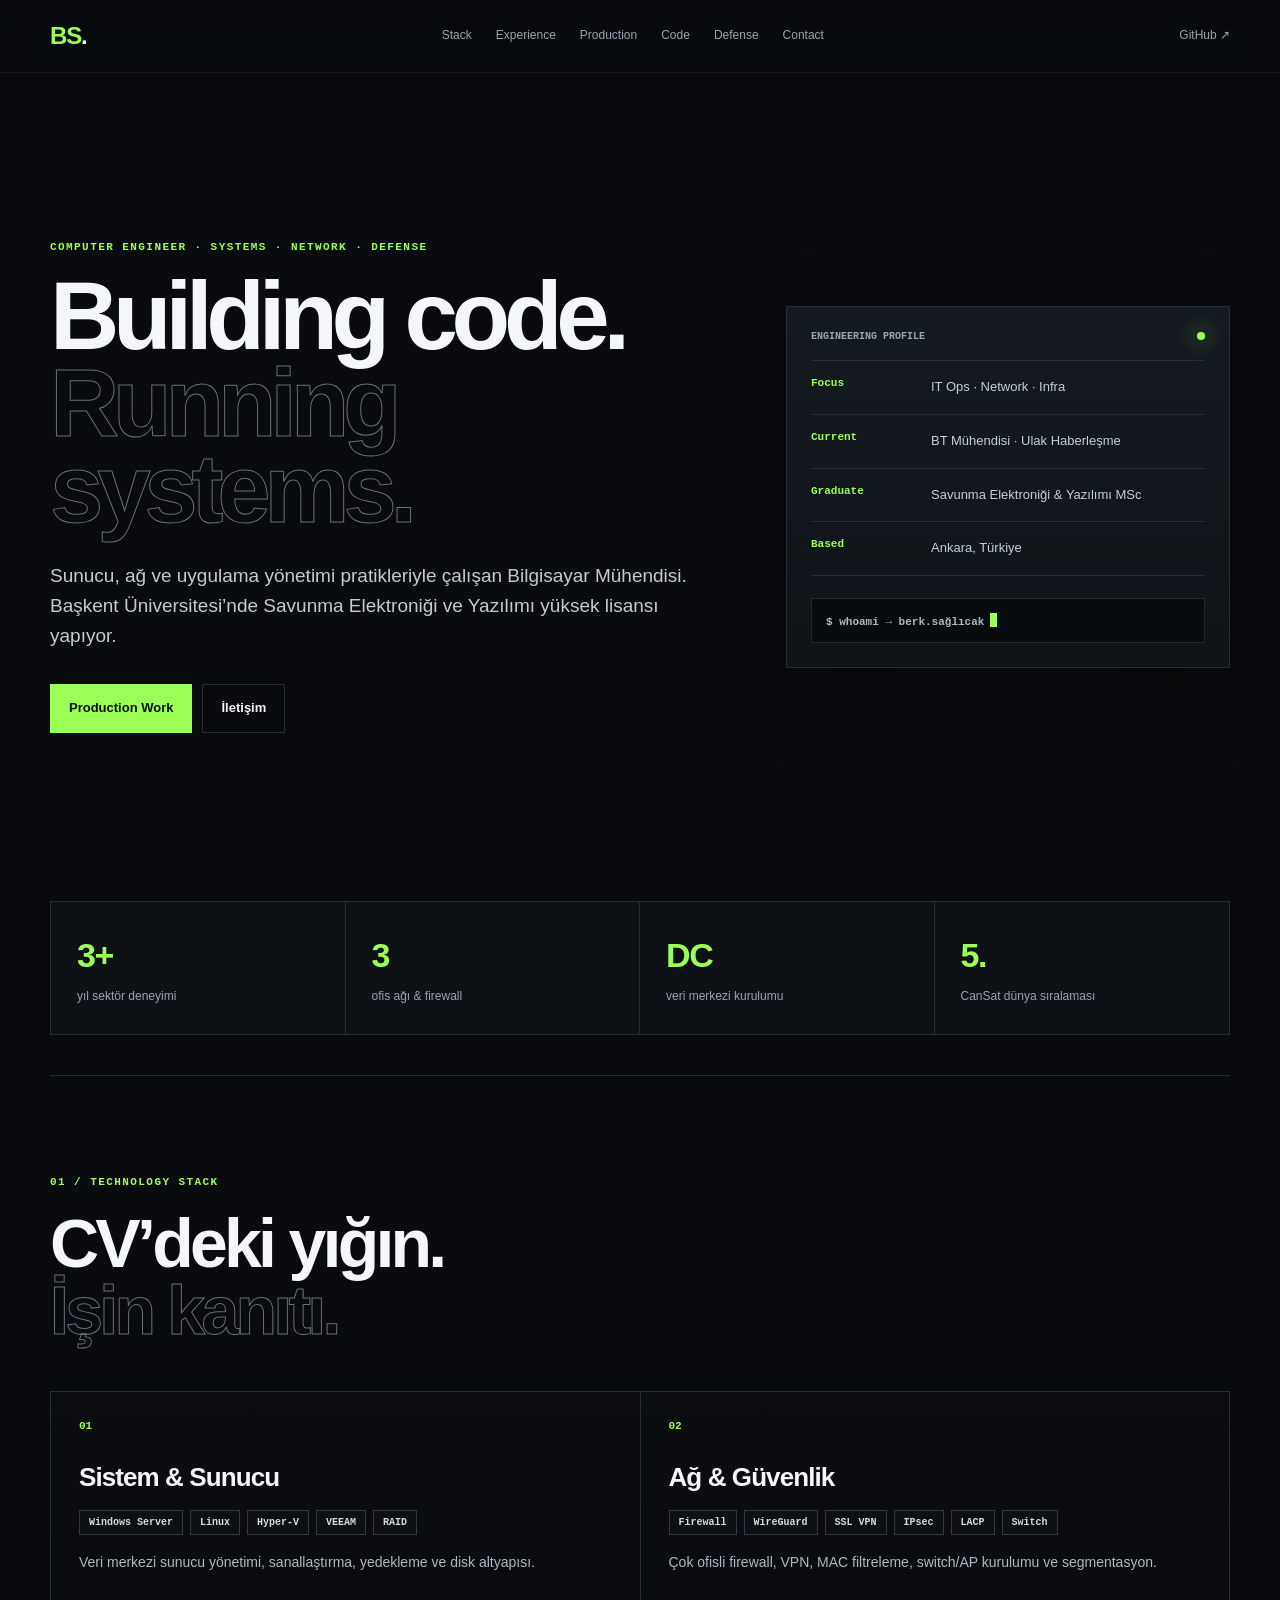
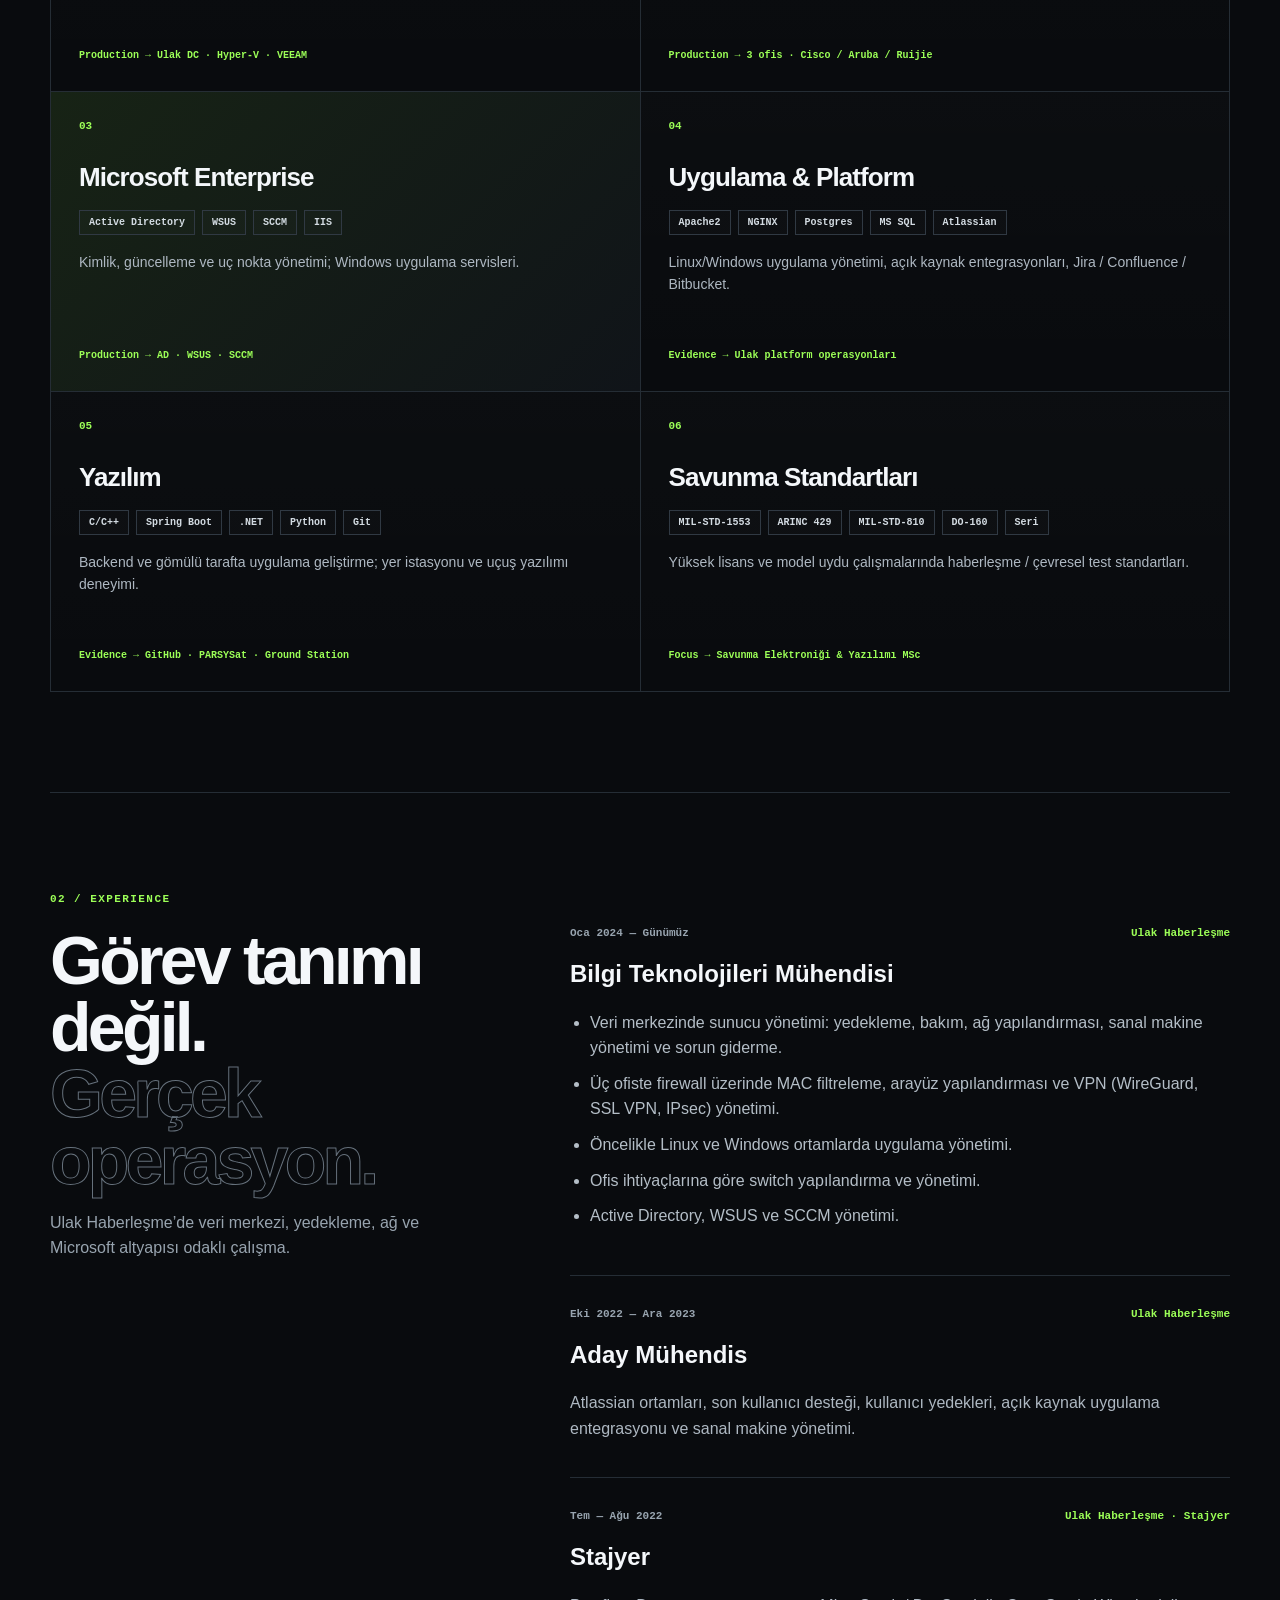
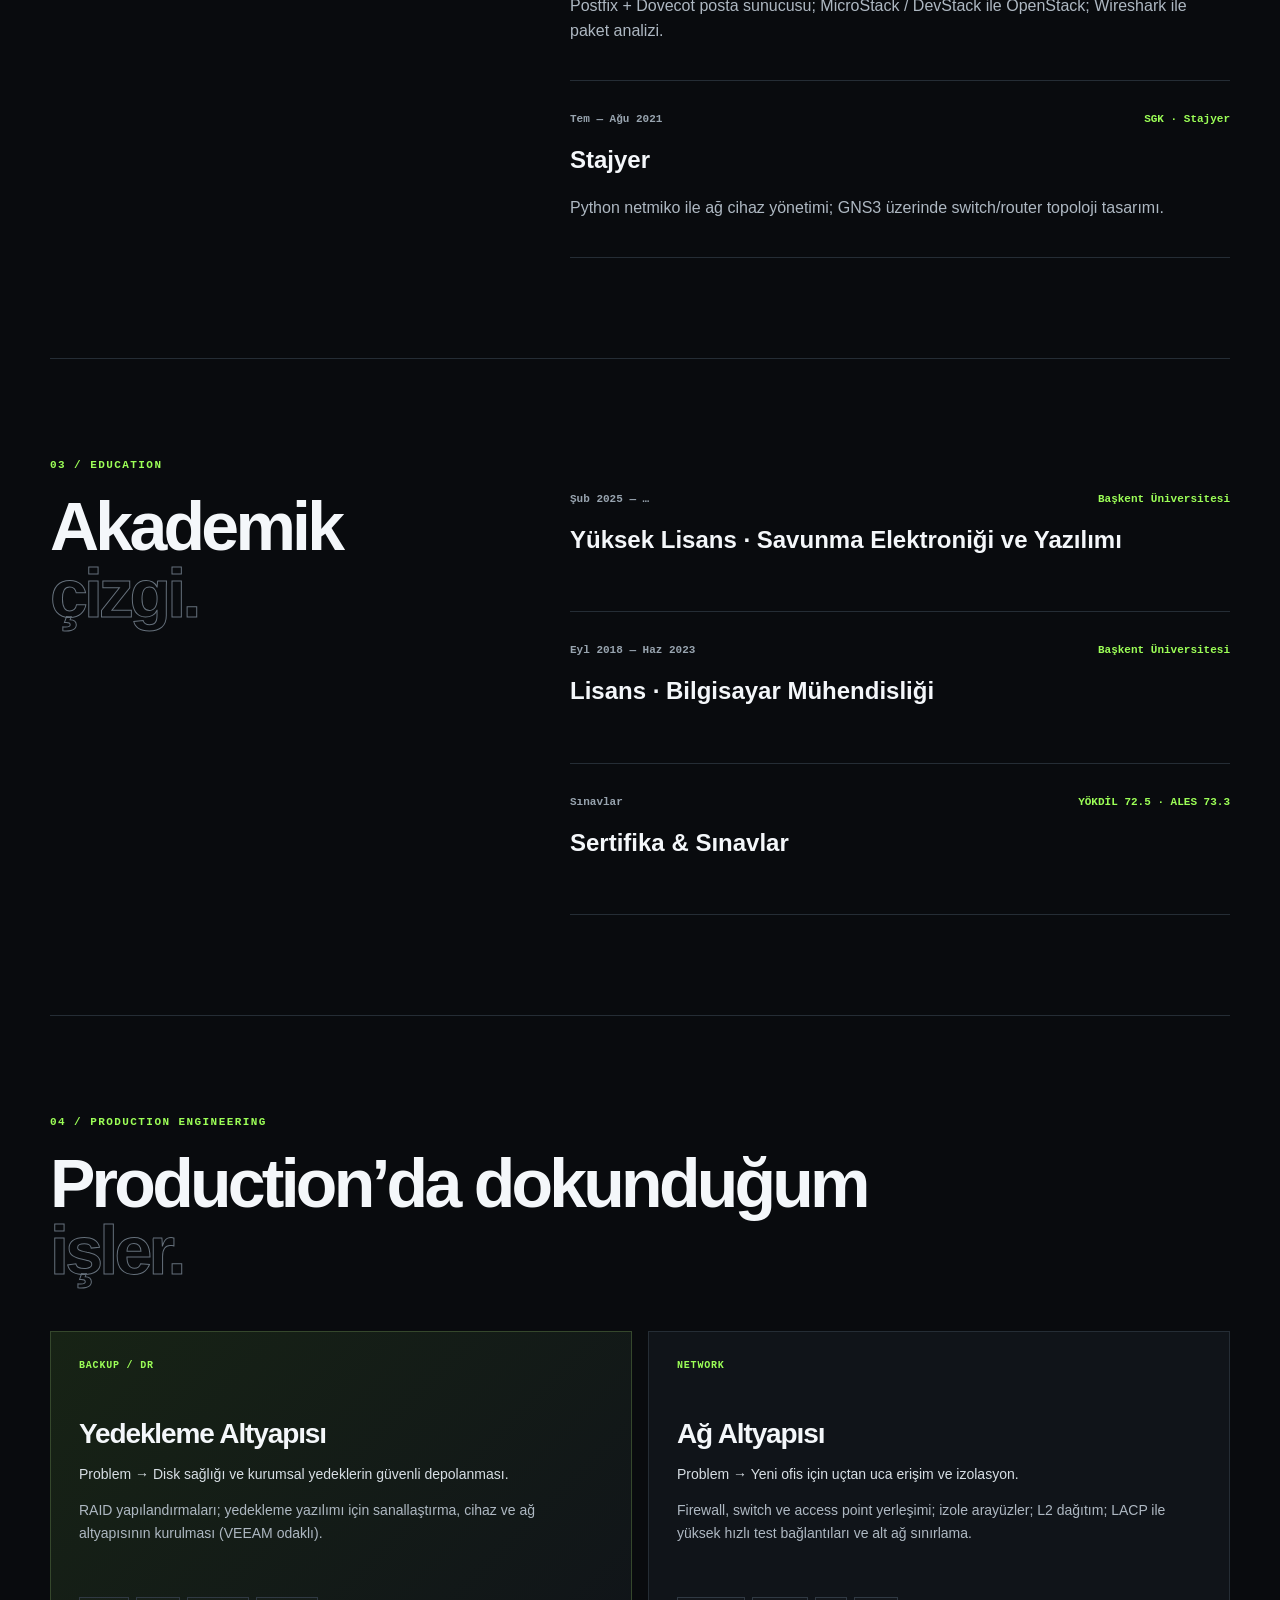
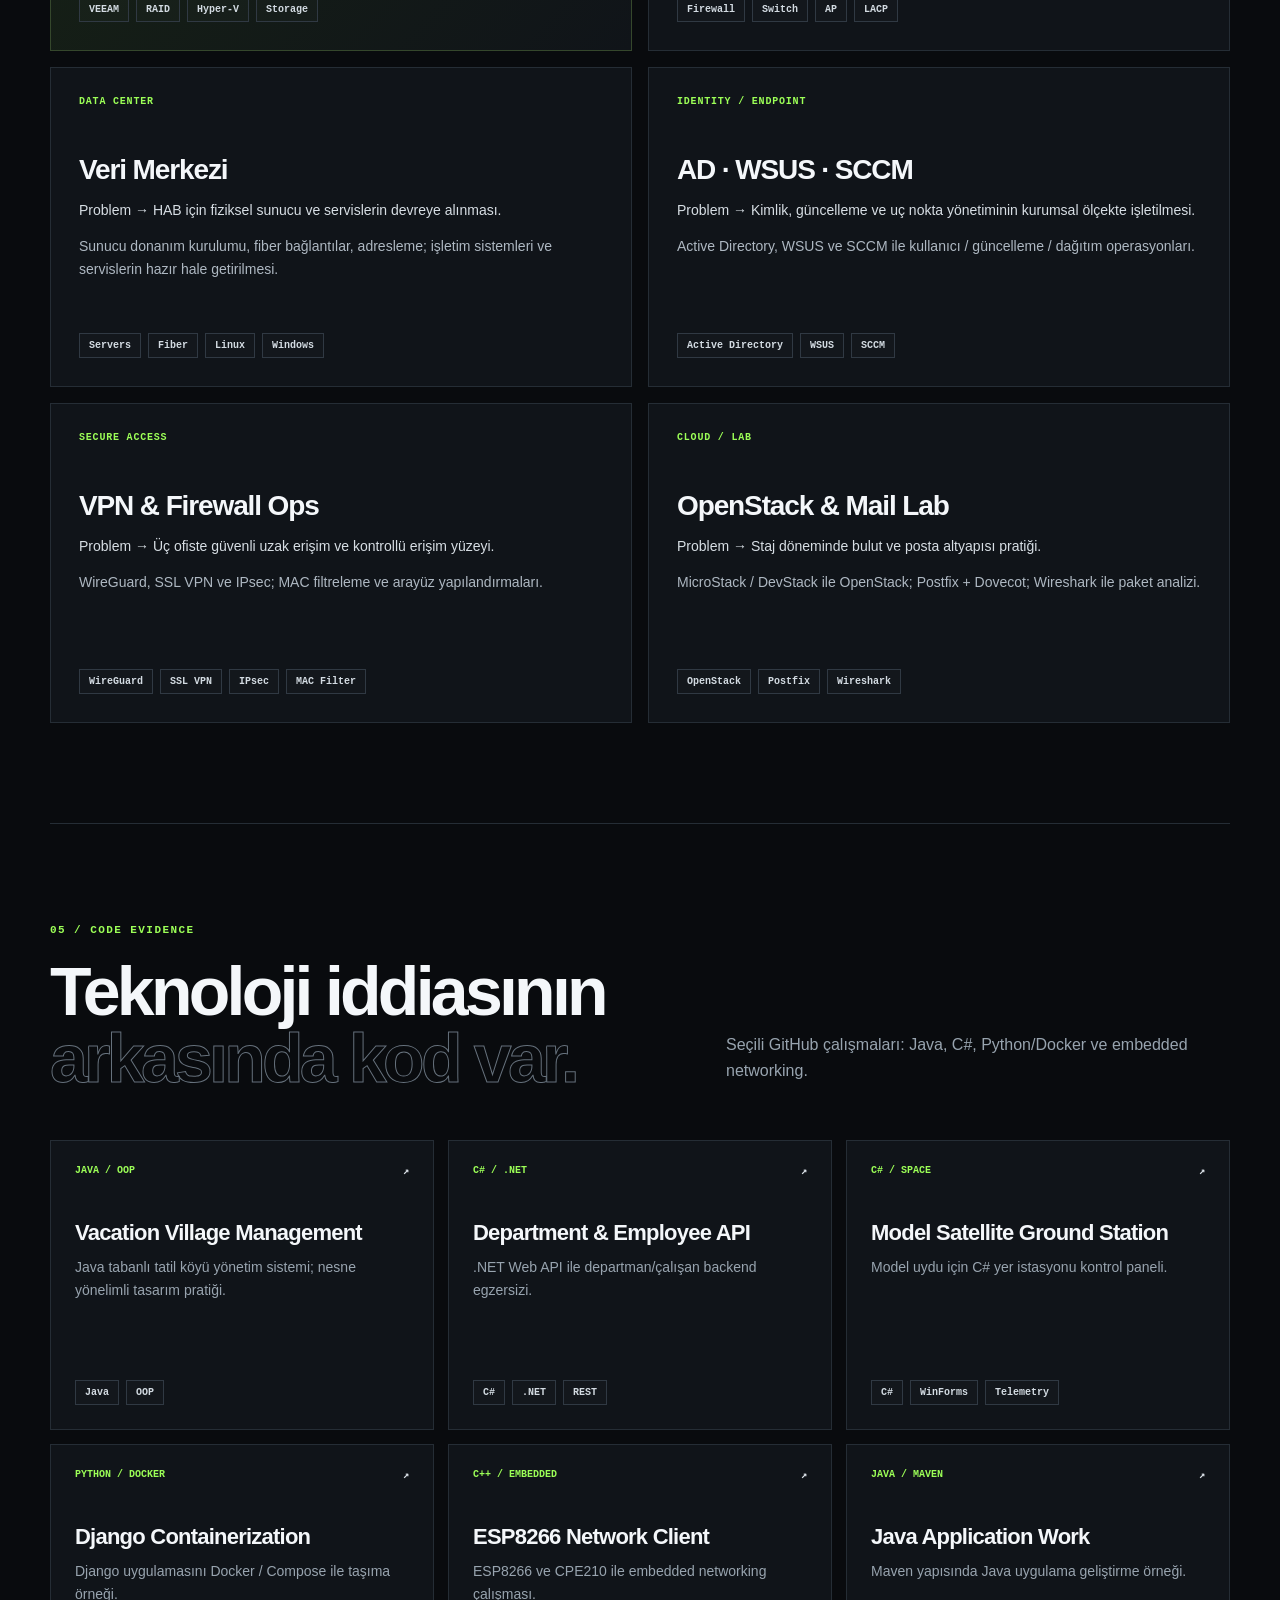
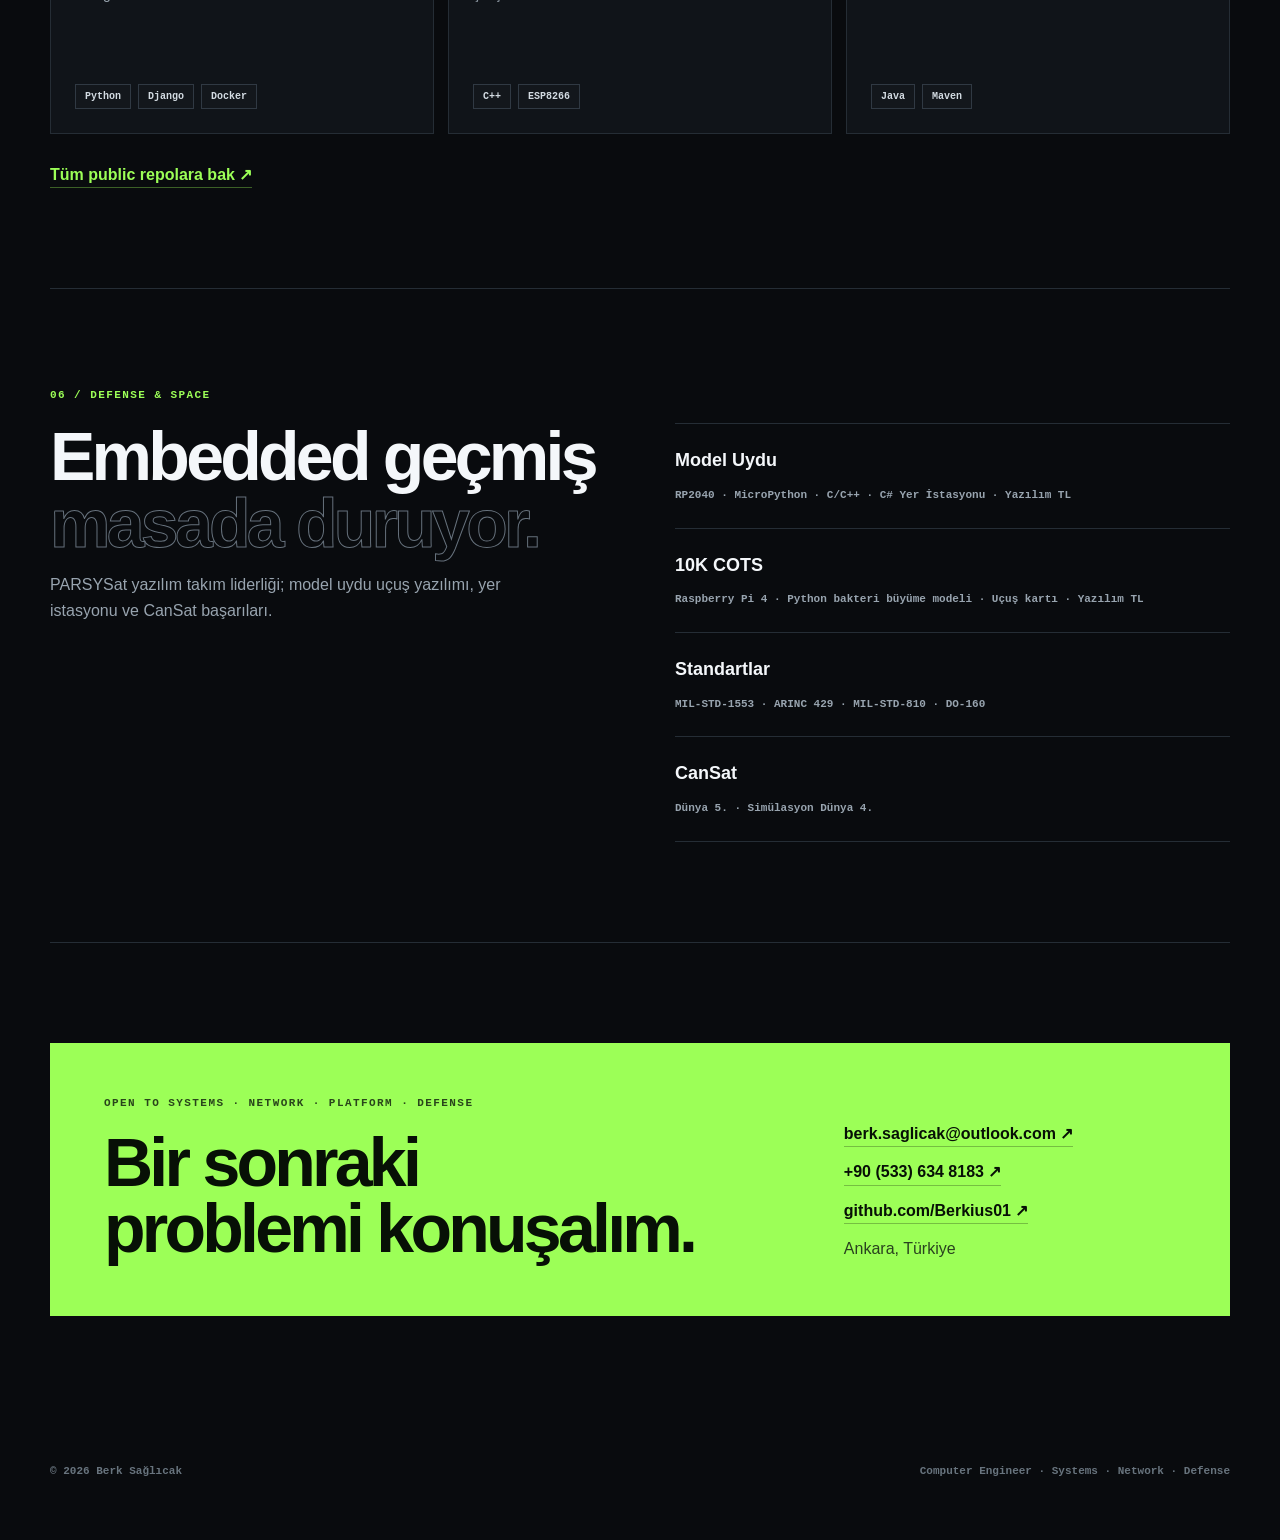
==== commit da33c04d: "Add files via upload" ====
--- a/index.html
+++ b/index.html
@@ -3,7 +3,7 @@
 <head>
   <meta charset="utf-8">
   <meta name="viewport" content="width=device-width, initial-scale=1">
-  <meta name="description" content="Berk Sağlıcak — Computer Engineer building software, high-availability platforms and secure infrastructure.">
+  <meta name="description" content="Berk Sağlıcak — Bilgisayar Mühendisi. Sunucu, ağ, uygulama yönetimi ve savunma elektroniği / yazılım.">
   <title>Berk Sağlıcak | Computer Engineer</title>
   <link rel="icon" type="image/svg+xml" href="favicon.svg">
   <link rel="stylesheet" href="style.css">
@@ -15,7 +15,12 @@
     <nav class="nav container">
       <a class="brand" href="#home" aria-label="Ana sayfa"><span>BS</span>.</a>
       <div class="nav-links">
-        <a href="#stack">Stack</a><a href="#experience">Experience</a><a href="#production">Production</a><a href="#code">Code</a><a href="#contact">Contact</a>
+        <a href="#stack">Stack</a>
+        <a href="#experience">Experience</a>
+        <a href="#production">Production</a>
+        <a href="#code">Code</a>
+        <a href="#defense">Defense</a>
+        <a href="#contact">Contact</a>
       </div>
       <a class="nav-github" href="https://github.com/Berkius01" target="_blank" rel="noopener">GitHub ↗</a>
     </nav>
@@ -23,102 +28,279 @@
 
   <main>
     <section class="hero container reveal" id="home">
-      <div class="hero-copy">
-        <div class="eyebrow">COMPUTER ENGINEER · SOFTWARE · SYSTEMS · DEFENSE</div>
+      <div>
+        <div class="eyebrow">COMPUTER ENGINEER · SYSTEMS · NETWORK · DEFENSE</div>
         <h1>Building code.<br><span>Running systems.</span></h1>
-        <p class="hero-text">Yazılım geliştirme, yüksek erişilebilir platformlar ve güvenli kurumsal altyapılar arasında çalışan Bilgisayar Mühendisi.</p>
+        <p class="hero-text">Sunucu, ağ ve uygulama yönetimi pratikleriyle çalışan Bilgisayar Mühendisi. Başkent Üniversitesi’nde Savunma Elektroniği ve Yazılımı yüksek lisansı yapıyor.</p>
         <div class="hero-actions">
           <a class="btn primary" href="#production">Production Work</a>
-          <a class="btn ghost" href="#code">Code Evidence</a>
+          <a class="btn ghost" href="#contact">İletişim</a>
         </div>
       </div>
       <aside class="signal-card">
         <div class="signal-top"><span>ENGINEERING PROFILE</span><i></i></div>
-        <div class="signal-row"><b>Focus</b><span>Software + Infrastructure</span></div>
-        <div class="signal-row"><b>Domain</b><span>Defense / Telecom / Enterprise IT</span></div>
-        <div class="signal-row"><b>Current</b><span>IT Engineer · ULAK Haberleşme</span></div>
-        <div class="signal-row"><b>Graduate</b><span>Defense Electronics & Software MSc</span></div>
-        <div class="signal-code">$ status --available-for-next-challenge<span class="cursor"></span></div>
+        <div class="signal-row"><b>Focus</b><span>IT Ops · Network · Infra</span></div>
+        <div class="signal-row"><b>Current</b><span>BT Mühendisi · Ulak Haberleşme</span></div>
+        <div class="signal-row"><b>Graduate</b><span>Savunma Elektroniği & Yazılımı MSc</span></div>
+        <div class="signal-row"><b>Based</b><span>Ankara, Türkiye</span></div>
+        <div class="signal-code">$ whoami → berk.sağlıcak<span class="cursor"></span></div>
       </aside>
     </section>
 
     <section class="metrics container reveal" aria-label="Öne çıkan metrikler">
-      <div><strong>3+</strong><span>years industry experience</span></div>
-      <div><strong>70+</strong><span>virtual machines managed</span></div>
-      <div><strong>3-node</strong><span>PostgreSQL HA architecture</span></div>
-      <div><strong>44</strong><span>public GitHub repositories</span></div>
+      <div><strong>3+</strong><span>yıl sektör deneyimi</span></div>
+      <div><strong>3</strong><span>ofis ağı & firewall</span></div>
+      <div><strong>DC</strong><span>veri merkezi kurulumu</span></div>
+      <div><strong>5.</strong><span>CanSat dünya sıralaması</span></div>
     </section>
 
     <section class="section container reveal" id="stack">
-      <div class="section-head"><div class="section-label">01 / TECHNOLOGY STACK</div><h2>Teknolojiler başrolde.<br><span>Projeler kanıtı.</span></h2></div>
+      <div class="section-head">
+        <div class="section-label">01 / TECHNOLOGY STACK</div>
+        <h2>CV’deki yığın.<br><span>İşin kanıtı.</span></h2>
+      </div>
       <div class="stack-grid">
-        <article class="stack-card"><div class="stack-no">01</div><h3>Software Engineering</h3><div class="chips"><span>Java</span><span>Spring Boot</span><span>C#</span><span>.NET</span><span>Python</span><span>Django</span><span>C/C++</span><span>MicroPython</span></div><p>Backend, desktop, embedded ve otomasyon tarafında farklı teknoloji yığınlarıyla uygulama geliştirme.</p><small>Evidence → Vacation Village · WebApi2 · Ground Station · Apziva · Embedded projects</small></article>
-        <article class="stack-card"><div class="stack-no">02</div><h3>Platform & DevOps</h3><div class="chips"><span>Docker</span><span>Docker Compose</span><span>Linux</span><span>NGINX</span><span>Apache</span><span>IIS</span><span>Git</span><span>Bitbucket</span></div><p>Uygulamaların çalıştığı platformların kurulumu, containerization, web servisleri ve operasyonel yaşam döngüsü.</p><small>Evidence → Django Docker Demo · Enterprise application platforms</small></article>
-        <article class="stack-card accent"><div class="stack-no">03</div><h3>Database & High Availability</h3><div class="chips"><span>PostgreSQL</span><span>Patroni</span><span>HAProxy</span><span>SQL Server</span></div><p>Legacy PostgreSQL ortamlarından yüksek erişilebilir mimariye geçiş, failover, migration, logging ve uygulama uyumluluğu.</p><small>Production → PostgreSQL 17 · 3-node Patroni · HAProxy</small></article>
-        <article class="stack-card"><div class="stack-no">04</div><h3>Virtualization & Backup</h3><div class="chips"><span>Hyper-V</span><span>Proxmox</span><span>Veeam</span><span>RAID</span><span>Hardened Repo</span></div><p>VM yaşam döngüsü, kapasite, kurumsal yedekleme, repository mimarisi ve disaster recovery operasyonları.</p><small>Production → 70+ VMs · Enterprise backup infrastructure</small></article>
-        <article class="stack-card"><div class="stack-no">05</div><h3>Network & Cyber Hygiene</h3><div class="chips"><span>FortiGate</span><span>Cisco</span><span>Aruba</span><span>VLAN</span><span>LACP</span><span>IPsec</span><span>SSL VPN</span><span>WireGuard</span></div><p>Segmentasyon, erişim politikaları, izole test ağları, switching ve güvenli uzak erişim tasarımları.</p><small>Production → Office segmentation · Firewall/VPN · Data center networking</small></article>
-        <article class="stack-card"><div class="stack-no">06</div><h3>Monitoring & Microsoft Enterprise</h3><div class="chips"><span>Zabbix</span><span>PowerShell</span><span>AD</span><span>SCCM</span><span>WSUS</span><span>SharePoint</span><span>Windows Server</span></div><p>Monitoring otomasyonları, endpoint yönetimi, kurumsal Microsoft servisleri ve SharePoint farm operasyonları.</p><small>Production → Zabbix × Veeam · SharePoint SE migration</small></article>
+        <article class="stack-card">
+          <div class="stack-no">01</div>
+          <h3>Sistem & Sunucu</h3>
+          <div class="chips"><span>Windows Server</span><span>Linux</span><span>Hyper-V</span><span>VEEAM</span><span>RAID</span></div>
+          <p>Veri merkezi sunucu yönetimi, sanallaştırma, yedekleme ve disk altyapısı.</p>
+          <small>Production → Ulak DC · Hyper-V · VEEAM</small>
+        </article>
+        <article class="stack-card">
+          <div class="stack-no">02</div>
+          <h3>Ağ & Güvenlik</h3>
+          <div class="chips"><span>Firewall</span><span>WireGuard</span><span>SSL VPN</span><span>IPsec</span><span>LACP</span><span>Switch</span></div>
+          <p>Çok ofisli firewall, VPN, MAC filtreleme, switch/AP kurulumu ve segmentasyon.</p>
+          <small>Production → 3 ofis · Cisco / Aruba / Ruijie</small>
+        </article>
+        <article class="stack-card accent">
+          <div class="stack-no">03</div>
+          <h3>Microsoft Enterprise</h3>
+          <div class="chips"><span>Active Directory</span><span>WSUS</span><span>SCCM</span><span>IIS</span></div>
+          <p>Kimlik, güncelleme ve uç nokta yönetimi; Windows uygulama servisleri.</p>
+          <small>Production → AD · WSUS · SCCM</small>
+        </article>
+        <article class="stack-card">
+          <div class="stack-no">04</div>
+          <h3>Uygulama & Platform</h3>
+          <div class="chips"><span>Apache2</span><span>NGINX</span><span>Postgres</span><span>MS SQL</span><span>Atlassian</span></div>
+          <p>Linux/Windows uygulama yönetimi, açık kaynak entegrasyonları, Jira / Confluence / Bitbucket.</p>
+          <small>Evidence → Ulak platform operasyonları</small>
+        </article>
+        <article class="stack-card">
+          <div class="stack-no">05</div>
+          <h3>Yazılım</h3>
+          <div class="chips"><span>C/C++</span><span>Spring Boot</span><span>.NET</span><span>Python</span><span>Git</span></div>
+          <p>Backend ve gömülü tarafta uygulama geliştirme; yer istasyonu ve uçuş yazılımı deneyimi.</p>
+          <small>Evidence → GitHub · PARSYSat · Ground Station</small>
+        </article>
+        <article class="stack-card">
+          <div class="stack-no">06</div>
+          <h3>Savunma Standartları</h3>
+          <div class="chips"><span>MIL-STD-1553</span><span>ARINC 429</span><span>MIL-STD-810</span><span>DO-160</span><span>Seri</span></div>
+          <p>Yüksek lisans ve model uydu çalışmalarında haberleşme / çevresel test standartları.</p>
+          <small>Focus → Savunma Elektroniği & Yazılımı MSc</small>
+        </article>
       </div>
     </section>
 
     <section class="section container reveal" id="experience">
       <div class="section-label">02 / EXPERIENCE</div>
       <div class="experience-layout">
-        <div class="experience-title"><h2>Görev tanımı değil.<br><span>Gerçek operasyon.</span></h2><p>Production sistemlerde problem çözme, migration, yüksek erişilebilirlik ve otomasyon odaklı çalışma.</p></div>
+        <div class="experience-title">
+          <h2>Görev tanımı değil.<br><span>Gerçek operasyon.</span></h2>
+          <p>Ulak Haberleşme’de veri merkezi, yedekleme, ağ ve Microsoft altyapısı odaklı çalışma.</p>
+        </div>
         <div class="experience-body">
-          <article class="role"><div class="role-meta"><span>2024 — Present</span><b>ULAK Haberleşme</b></div><h3>Bilgi Teknolojileri Mühendisi</h3>
+          <article class="role">
+            <div class="role-meta"><span>Oca 2024 — Günümüz</span><b>Ulak Haberleşme</b></div>
+            <h3>Bilgi Teknolojileri Mühendisi</h3>
             <ul>
-              <li>PostgreSQL 11 tabanlı legacy uygulama veritabanlarının PostgreSQL 17 ortamına taşınması; Patroni + HAProxy ile 3 node yüksek erişilebilirlik mimarisinin kurulumu ve sorun giderme.</li>
-              <li>Hyper-V ve Proxmox üzerinde 70+ sanal makinenin yönetimi; VM migration, kapasite, ağ bağlantıları ve altyapı operasyonları.</li>
-              <li>Veeam Backup & Replication ile kurumsal yedekleme altyapısı, hardened Linux repository, backup copy ve recovery senaryolarının işletilmesi.</li>
-              <li>FortiGate, Cisco ve Aruba ekosisteminde VLAN segmentasyonu, VPN, firewall politikaları, LACP ve izole test ağı tasarımları.</li>
-              <li>SharePoint 2019 → Subscription Edition geçişi, content database restore/mount, SQL entegrasyonu ve çok node farm çalışmalarına katkı.</li>
-              <li>Zabbix + PowerShell ile Veeam job discovery/monitoring otomasyonu; operasyonel görünürlük ve günlük kontrollerin otomatikleştirilmesi.</li>
+              <li>Veri merkezinde sunucu yönetimi: yedekleme, bakım, ağ yapılandırması, sanal makine yönetimi ve sorun giderme.</li>
+              <li>Üç ofiste firewall üzerinde MAC filtreleme, arayüz yapılandırması ve VPN (WireGuard, SSL VPN, IPsec) yönetimi.</li>
+              <li>Öncelikle Linux ve Windows ortamlarda uygulama yönetimi.</li>
+              <li>Ofis ihtiyaçlarına göre switch yapılandırma ve yönetimi.</li>
+              <li>Active Directory, WSUS ve SCCM yönetimi.</li>
             </ul>
           </article>
-          <article class="role compact"><div class="role-meta"><span>2022 — 2023</span><b>ULAK Haberleşme</b></div><h3>Aday Mühendis</h3><p>Jira, Confluence ve Bitbucket yönetimi; açık kaynak uygulama entegrasyonları; sanal makine ve kullanıcı operasyonları.</p></article>
+          <article class="role compact">
+            <div class="role-meta"><span>Eki 2022 — Ara 2023</span><b>Ulak Haberleşme</b></div>
+            <h3>Aday Mühendis</h3>
+            <p>Atlassian ortamları, son kullanıcı desteği, kullanıcı yedekleri, açık kaynak uygulama entegrasyonu ve sanal makine yönetimi.</p>
+          </article>
+          <article class="role compact">
+            <div class="role-meta"><span>Tem — Ağu 2022</span><b>Ulak Haberleşme · Stajyer</b></div>
+            <h3>Stajyer</h3>
+            <p>Postfix + Dovecot posta sunucusu; MicroStack / DevStack ile OpenStack; Wireshark ile paket analizi.</p>
+          </article>
+          <article class="role compact">
+            <div class="role-meta"><span>Tem — Ağu 2021</span><b>SGK · Stajyer</b></div>
+            <h3>Stajyer</h3>
+            <p>Python netmiko ile ağ cihaz yönetimi; GNS3 üzerinde switch/router topoloji tasarımı.</p>
+          </article>
+        </div>
+      </div>
+    </section>
+
+    <section class="section container reveal" id="education">
+      <div class="section-label">03 / EDUCATION</div>
+      <div class="experience-layout">
+        <div class="experience-title">
+          <h2>Akademik<br><span>çizgi.</span></h2>
+        </div>
+        <div class="experience-body">
+          <article class="role compact">
+            <div class="role-meta"><span>Şub 2025 — …</span><b>Başkent Üniversitesi</b></div>
+            <h3>Yüksek Lisans · Savunma Elektroniği ve Yazılımı</h3>
+          </article>
+          <article class="role compact">
+            <div class="role-meta"><span>Eyl 2018 — Haz 2023</span><b>Başkent Üniversitesi</b></div>
+            <h3>Lisans · Bilgisayar Mühendisliği</h3>
+          </article>
+          <article class="role compact">
+            <div class="role-meta"><span>Sınavlar</span><b>YÖKDİL 72.5 · ALES 73.3</b></div>
+            <h3>Sertifika & Sınavlar</h3>
+          </article>
         </div>
       </div>
     </section>
 
     <section class="section container reveal" id="production">
-      <div class="section-head"><div class="section-label">03 / PRODUCTION ENGINEERING</div><h2>Production’da dokunduğum<br><span>sistemler.</span></h2></div>
+      <div class="section-head">
+        <div class="section-label">04 / PRODUCTION ENGINEERING</div>
+        <h2>Production’da dokunduğum<br><span>işler.</span></h2>
+      </div>
       <div class="case-grid">
-        <article class="case-card feature"><div class="case-kicker">DATABASE / HIGH AVAILABILITY</div><h3>PostgreSQL Patroni HA</h3><p class="case-problem">Problem → Legacy veritabanı altyapısında sürüm, erişilebilirlik ve uygulama uyumluluğu ihtiyacı.</p><p>PostgreSQL 17, Patroni ve HAProxy ile üç node mimari; migration, timezone/locale, permission, view/operator uyumluluğu ve log izleme çalışmaları.</p><div class="chips"><span>PostgreSQL 17</span><span>Patroni</span><span>HAProxy</span><span>Linux</span></div></article>
-        <article class="case-card"><div class="case-kicker">SECURITY / NETWORK</div><h3>Cyber Hygiene & Segmentation</h3><p class="case-problem">Problem → Ofis, test ve sunucu ağlarında erişim yüzeyini küçültme ve segmentasyon ihtiyacı.</p><p>VLAN, firewall interface/policy, VPN ve izole network tasarımları; Cisco/Aruba switching ve LACP entegrasyonları.</p><div class="chips"><span>FortiGate</span><span>VLAN</span><span>VPN</span><span>LACP</span></div></article>
-        <article class="case-card"><div class="case-kicker">BACKUP / DR</div><h3>Enterprise Backup Platform</h3><p class="case-problem">Problem → Farklı sanallaştırma ve servis iş yükleri için merkezi, dayanıklı yedekleme ihtiyacı.</p><p>Veeam B&R, RAID tabanlı repository, hardened Linux repo, Hyper-V/Proxmox ve kurumsal workload koruma süreçleri.</p><div class="chips"><span>Veeam</span><span>Hardened Repo</span><span>Hyper-V</span><span>Proxmox</span></div></article>
-        <article class="case-card"><div class="case-kicker">AUTOMATION / MONITORING</div><h3>Zabbix × Veeam Automation</h3><p class="case-problem">Problem → Backup job durumlarını tek tek kontrol etmek yerine merkezi görünürlük ihtiyacı.</p><p>PowerShell discovery scriptleri, job name normalization, Zabbix item discovery ve zamanlanmış veri toplama akışı.</p><div class="chips"><span>Zabbix</span><span>PowerShell</span><span>Veeam</span><span>Automation</span></div></article>
-        <article class="case-card"><div class="case-kicker">MICROSOFT / MIGRATION</div><h3>SharePoint SE Migration</h3><p class="case-problem">Problem → SharePoint 2019 farmının daha güncel Subscription Edition mimarisine geçirilmesi.</p><p>İki node SharePoint farm, SQL content DB restore/mount, servis ve dil paketi uyumluluğu, farm troubleshooting.</p><div class="chips"><span>SharePoint SE</span><span>SQL Server</span><span>PowerShell</span><span>Windows Server</span></div></article>
-        <article class="case-card"><div class="case-kicker">DATA CENTER / INFRASTRUCTURE</div><h3>Virtualization & Data Center</h3><p class="case-problem">Problem → Farklı üretim/test iş yükleri için esnek sanallaştırma ve fiziksel ağ altyapısı.</p><p>Hyper-V/Proxmox, fiber uplinkler, Linux bridges, VLAN yapıları, fiziksel sunucu kurulumları ve servis devreye alma.</p><div class="chips"><span>Hyper-V</span><span>Proxmox</span><span>Fiber</span><span>Linux</span></div></article>
+        <article class="case-card feature">
+          <div class="case-kicker">BACKUP / DR</div>
+          <h3>Yedekleme Altyapısı</h3>
+          <p class="case-problem">Problem → Disk sağlığı ve kurumsal yedeklerin güvenli depolanması.</p>
+          <p>RAID yapılandırmaları; yedekleme yazılımı için sanallaştırma, cihaz ve ağ altyapısının kurulması (VEEAM odaklı).</p>
+          <div class="chips"><span>VEEAM</span><span>RAID</span><span>Hyper-V</span><span>Storage</span></div>
+        </article>
+        <article class="case-card">
+          <div class="case-kicker">NETWORK</div>
+          <h3>Ağ Altyapısı</h3>
+          <p class="case-problem">Problem → Yeni ofis için uçtan uca erişim ve izolasyon.</p>
+          <p>Firewall, switch ve access point yerleşimi; izole arayüzler; L2 dağıtım; LACP ile yüksek hızlı test bağlantıları ve alt ağ sınırlama.</p>
+          <div class="chips"><span>Firewall</span><span>Switch</span><span>AP</span><span>LACP</span></div>
+        </article>
+        <article class="case-card">
+          <div class="case-kicker">DATA CENTER</div>
+          <h3>Veri Merkezi</h3>
+          <p class="case-problem">Problem → HAB için fiziksel sunucu ve servislerin devreye alınması.</p>
+          <p>Sunucu donanım kurulumu, fiber bağlantılar, adresleme; işletim sistemleri ve servislerin hazır hale getirilmesi.</p>
+          <div class="chips"><span>Servers</span><span>Fiber</span><span>Linux</span><span>Windows</span></div>
+        </article>
+        <article class="case-card">
+          <div class="case-kicker">IDENTITY / ENDPOINT</div>
+          <h3>AD · WSUS · SCCM</h3>
+          <p class="case-problem">Problem → Kimlik, güncelleme ve uç nokta yönetiminin kurumsal ölçekte işletilmesi.</p>
+          <p>Active Directory, WSUS ve SCCM ile kullanıcı / güncelleme / dağıtım operasyonları.</p>
+          <div class="chips"><span>Active Directory</span><span>WSUS</span><span>SCCM</span></div>
+        </article>
+        <article class="case-card">
+          <div class="case-kicker">SECURE ACCESS</div>
+          <h3>VPN & Firewall Ops</h3>
+          <p class="case-problem">Problem → Üç ofiste güvenli uzak erişim ve kontrollü erişim yüzeyi.</p>
+          <p>WireGuard, SSL VPN ve IPsec; MAC filtreleme ve arayüz yapılandırmaları.</p>
+          <div class="chips"><span>WireGuard</span><span>SSL VPN</span><span>IPsec</span><span>MAC Filter</span></div>
+        </article>
+        <article class="case-card">
+          <div class="case-kicker">CLOUD / LAB</div>
+          <h3>OpenStack & Mail Lab</h3>
+          <p class="case-problem">Problem → Staj döneminde bulut ve posta altyapısı pratiği.</p>
+          <p>MicroStack / DevStack ile OpenStack; Postfix + Dovecot; Wireshark ile paket analizi.</p>
+          <div class="chips"><span>OpenStack</span><span>Postfix</span><span>Wireshark</span></div>
+        </article>
       </div>
     </section>
 
     <section class="section container reveal" id="code">
-      <div class="section-head code-head"><div><div class="section-label">04 / CODE EVIDENCE</div><h2>Teknoloji iddiasının<br><span>arkasında kod var.</span></h2></div><p>GitHub projeleri burada “proje sayısı” göstermek için değil; Java, C#, Python, Docker ve Embedded tarafındaki gerçek kod deneyimini kanıtlamak için seçildi.</p></div>
+      <div class="section-head code-head">
+        <div>
+          <div class="section-label">05 / CODE EVIDENCE</div>
+          <h2>Teknoloji iddiasının<br><span>arkasında kod var.</span></h2>
+        </div>
+        <p>Seçili GitHub çalışmaları: Java, C#, Python/Docker ve embedded networking.</p>
+      </div>
       <div class="repo-grid">
-        <a class="repo-card" href="https://github.com/Berkius01/Vacation-Vilage-hw" target="_blank" rel="noopener"><div class="repo-meta"><span>JAVA / OOP</span><i>↗</i></div><h3>Vacation Village Management</h3><p>Java tabanlı tatil köyü yönetim sistemi; nesne yönelimli tasarım ve uygulama modelleme pratiği.</p><div class="chips"><span>Java</span><span>OOP</span></div></a>
-        <a class="repo-card" href="https://github.com/Berkius01/WebApi2" target="_blank" rel="noopener"><div class="repo-meta"><span>C# / .NET</span><i>↗</i></div><h3>Department & Employee API</h3><p>Departman ve çalışan yönetimi için .NET Web API egzersizi; backend endpoint ve veri modeli çalışması.</p><div class="chips"><span>C#</span><span>.NET</span><span>REST API</span></div></a>
-        <a class="repo-card" href="https://github.com/Berkius01/zedGraphDeneme1" target="_blank" rel="noopener"><div class="repo-meta"><span>C# / SPACE</span><i>↗</i></div><h3>Model Satellite Ground Station</h3><p>Model uydu için C# tabanlı ground station control panel; masaüstü arayüz ve telemetri odaklı çalışma.</p><div class="chips"><span>C#</span><span>WinForms</span><span>Telemetry</span></div></a>
-        <a class="repo-card" href="https://github.com/Berkius01/apziva_docker_demo" target="_blank" rel="noopener"><div class="repo-meta"><span>PYTHON / DOCKER</span><i>↗</i></div><h3>Django Containerization Demo</h3><p>Django uygulamasını Dockerfile ve Docker Compose ile container ortamına taşıyan örnek.</p><div class="chips"><span>Python</span><span>Django</span><span>Docker</span></div></a>
-        <a class="repo-card" href="https://github.com/Berkius01/bil429-arduino" target="_blank" rel="noopener"><div class="repo-meta"><span>C++ / EMBEDDED</span><i>↗</i></div><h3>ESP8266 Network Client</h3><p>ESP8266/Arduino ve TP-Link CPE210 ile ağ bağlantısı kuran embedded networking çalışması.</p><div class="chips"><span>C++</span><span>ESP8266</span><span>Networking</span></div></a>
-        <a class="repo-card" href="https://github.com/Berkius01/innova2" target="_blank" rel="noopener"><div class="repo-meta"><span>JAVA / MAVEN</span><i>↗</i></div><h3>Java Application Work</h3><p>Maven proje yapısında Java uygulama geliştirme çalışması; backend ekosistemine ait kod örneklerinden biri.</p><div class="chips"><span>Java</span><span>Maven</span></div></a>
-      </div>
-      <a class="all-repos" href="https://github.com/Berkius01?tab=repositories" target="_blank" rel="noopener">View all 44 public repositories ↗</a>
+        <a class="repo-card" href="https://github.com/Berkius01/Vacation-Vilage-hw" target="_blank" rel="noopener">
+          <div class="repo-meta"><span>JAVA / OOP</span><i>↗</i></div>
+          <h3>Vacation Village Management</h3>
+          <p>Java tabanlı tatil köyü yönetim sistemi; nesne yönelimli tasarım pratiği.</p>
+          <div class="chips"><span>Java</span><span>OOP</span></div>
+        </a>
+        <a class="repo-card" href="https://github.com/Berkius01/WebApi2" target="_blank" rel="noopener">
+          <div class="repo-meta"><span>C# / .NET</span><i>↗</i></div>
+          <h3>Department & Employee API</h3>
+          <p>.NET Web API ile departman/çalışan backend egzersizi.</p>
+          <div class="chips"><span>C#</span><span>.NET</span><span>REST</span></div>
+        </a>
+        <a class="repo-card" href="https://github.com/Berkius01/zedGraphDeneme1" target="_blank" rel="noopener">
+          <div class="repo-meta"><span>C# / SPACE</span><i>↗</i></div>
+          <h3>Model Satellite Ground Station</h3>
+          <p>Model uydu için C# yer istasyonu kontrol paneli.</p>
+          <div class="chips"><span>C#</span><span>WinForms</span><span>Telemetry</span></div>
+        </a>
+        <a class="repo-card" href="https://github.com/Berkius01/apziva_docker_demo" target="_blank" rel="noopener">
+          <div class="repo-meta"><span>PYTHON / DOCKER</span><i>↗</i></div>
+          <h3>Django Containerization</h3>
+          <p>Django uygulamasını Docker / Compose ile taşıma örneği.</p>
+          <div class="chips"><span>Python</span><span>Django</span><span>Docker</span></div>
+        </a>
+        <a class="repo-card" href="https://github.com/Berkius01/bil429-arduino" target="_blank" rel="noopener">
+          <div class="repo-meta"><span>C++ / EMBEDDED</span><i>↗</i></div>
+          <h3>ESP8266 Network Client</h3>
+          <p>ESP8266 ve CPE210 ile embedded networking çalışması.</p>
+          <div class="chips"><span>C++</span><span>ESP8266</span></div>
+        </a>
+        <a class="repo-card" href="https://github.com/Berkius01/innova2" target="_blank" rel="noopener">
+          <div class="repo-meta"><span>JAVA / MAVEN</span><i>↗</i></div>
+          <h3>Java Application Work</h3>
+          <p>Maven yapısında Java uygulama geliştirme örneği.</p>
+          <div class="chips"><span>Java</span><span>Maven</span></div>
+        </a>
+      </div>
+      <a class="all-repos" href="https://github.com/Berkius01?tab=repositories" target="_blank" rel="noopener">Tüm public repolara bak ↗</a>
     </section>
 
     <section class="section container reveal" id="defense">
-      <div class="section-label">05 / DEFENSE & SPACE</div>
+      <div class="section-label">06 / DEFENSE & SPACE</div>
       <div class="defense-grid">
-        <div><h2>Embedded geçmişi<br><span>hala masada.</span></h2><p>Yüksek lisans odağı Savunma Elektroniği ve Yazılımı; proje geçmişinde model uydu, uçuş yazılımı, ground station ve haberleşme standartları bulunuyor.</p></div>
-        <div class="defense-list"><div><b>Model Satellite</b><span>RP2040 · MicroPython · C/C++ · C# Ground Station</span></div><div><b>10K COTS</b><span>Raspberry Pi 4 · Python · Flight Board · Ground Station</span></div><div><b>Engineering Standards</b><span>MIL-STD-1553 · ARINC 429 · MIL-STD-810 · DO-160</span></div><div><b>CanSat</b><span>World 5th · Simulation World 4th</span></div></div>
+        <div>
+          <h2>Embedded geçmiş<br><span>masada duruyor.</span></h2>
+          <p>PARSYSat yazılım takım liderliği; model uydu uçuş yazılımı, yer istasyonu ve CanSat başarıları.</p>
+        </div>
+        <div class="defense-list">
+          <div><b>Model Uydu</b><span>RP2040 · MicroPython · C/C++ · C# Yer İstasyonu · Yazılım TL</span></div>
+          <div><b>10K COTS</b><span>Raspberry Pi 4 · Python bakteri büyüme modeli · Uçuş kartı · Yazılım TL</span></div>
+          <div><b>Standartlar</b><span>MIL-STD-1553 · ARINC 429 · MIL-STD-810 · DO-160</span></div>
+          <div><b>CanSat</b><span>Dünya 5. · Simülasyon Dünya 4.</span></div>
+        </div>
       </div>
     </section>
 
     <section class="section contact container reveal" id="contact">
-      <div class="contact-box"><div><div class="eyebrow dark">OPEN TO SOFTWARE · SYSTEMS · PLATFORM · DEFENSE</div><h2>Bir sonraki<br>problemi konuşalım.</h2></div><div class="contact-links"><a href="mailto:berk.saglicak@outlook.com">berk.saglicak@outlook.com ↗</a><a href="https://github.com/Berkius01" target="_blank" rel="noopener">github.com/Berkius01 ↗</a><span>Ankara, Türkiye</span></div></div>
+      <div class="contact-box">
+        <div>
+          <div class="eyebrow dark">OPEN TO SYSTEMS · NETWORK · PLATFORM · DEFENSE</div>
+          <h2>Bir sonraki<br>problemi konuşalım.</h2>
+        </div>
+        <div class="contact-links">
+          <a href="mailto:berk.saglicak@outlook.com">berk.saglicak@outlook.com ↗</a>
+          <a href="tel:+905336348183">+90 (533) 634 8183 ↗</a>
+          <a href="https://github.com/Berkius01" target="_blank" rel="noopener">github.com/Berkius01 ↗</a>
+          <span>Ankara, Türkiye</span>
+        </div>
+      </div>
     </section>
   </main>
 
-  <footer class="container"><span>© 2026 Berk Sağlıcak</span><span>Computer Engineer · Software · Systems · Defense</span></footer>
+  <footer class="container">
+    <span>© 2026 Berk Sağlıcak</span>
+    <span>Computer Engineer · Systems · Network · Defense</span>
+  </footer>
 </body>
 </html>
--- a/style.css
+++ b/style.css
@@ -0,0 +1,501 @@
+:root {
+  --bg: #090b0e;
+  --panel: #101419;
+  --panel2: #141a20;
+  --text: #f4f7fa;
+  --muted: #98a4af;
+  --line: #252d35;
+  --accent: #9cff57;
+  --shadow: 0 24px 70px rgba(0, 0, 0, 0.28);
+}
+
+* { box-sizing: border-box; }
+html { scroll-behavior: smooth; }
+body {
+  margin: 0;
+  background: var(--bg);
+  color: var(--text);
+  font-family: Inter, Arial, Helvetica, sans-serif;
+  line-height: 1.6;
+  overflow-x: hidden;
+}
+a { color: inherit; text-decoration: none; }
+.container { width: min(1180px, calc(100% - 40px)); margin: 0 auto; }
+
+.grid-bg {
+  position: fixed;
+  inset: 0;
+  pointer-events: none;
+  opacity: 0.16;
+  background-image:
+    linear-gradient(rgba(255, 255, 255, 0.025) 1px, transparent 1px),
+    linear-gradient(90deg, rgba(255, 255, 255, 0.025) 1px, transparent 1px);
+  background-size: 44px 44px;
+  mask-image: linear-gradient(to bottom, black, transparent 72%);
+}
+
+.nav-wrap {
+  position: sticky;
+  top: 0;
+  z-index: 50;
+  background: rgba(9, 11, 14, 0.82);
+  backdrop-filter: blur(16px);
+  border-bottom: 1px solid rgba(255, 255, 255, 0.06);
+}
+.nav {
+  height: 72px;
+  display: flex;
+  align-items: center;
+  justify-content: space-between;
+  gap: 30px;
+}
+.brand { font-weight: 900; font-size: 24px; letter-spacing: -0.05em; }
+.brand span { color: var(--accent); }
+.nav-links { display: flex; gap: 24px; }
+.nav-links a,
+.nav-github {
+  font-size: 12px;
+  color: var(--muted);
+  transition: 0.2s;
+}
+.nav-links a:hover,
+.nav-github:hover { color: var(--accent); }
+
+.hero {
+  min-height: calc(100vh - 72px);
+  display: grid;
+  grid-template-columns: 1.2fr 0.8fr;
+  gap: 70px;
+  align-items: center;
+  padding: 80px 0;
+}
+.eyebrow,
+.section-label {
+  font: 700 11px ui-monospace, SFMono-Regular, Menlo, Consolas, monospace;
+  letter-spacing: 0.13em;
+  color: var(--accent);
+}
+.eyebrow.dark { color: #29451b; }
+.hero h1 {
+  font-size: clamp(52px, 7.5vw, 96px);
+  line-height: 0.9;
+  letter-spacing: -0.065em;
+  margin: 20px 0 28px;
+}
+.hero h1 span,
+h2 span {
+  color: transparent;
+  -webkit-text-stroke: 1px #66717c;
+}
+.hero-text {
+  font-size: 19px;
+  color: #c3cbd3;
+  max-width: 720px;
+  margin: 0;
+}
+.hero-actions {
+  display: flex;
+  gap: 10px;
+  flex-wrap: wrap;
+  margin-top: 32px;
+}
+.btn {
+  padding: 13px 18px;
+  border: 1px solid var(--line);
+  font-size: 13px;
+  font-weight: 800;
+}
+.btn.primary {
+  background: var(--accent);
+  color: #071006;
+  border-color: var(--accent);
+}
+.btn.ghost {
+  background: transparent;
+  color: var(--text);
+}
+.btn.ghost:hover {
+  border-color: var(--accent);
+  color: var(--accent);
+}
+
+.signal-card {
+  background: linear-gradient(180deg, var(--panel2), var(--panel));
+  border: 1px solid var(--line);
+  box-shadow: var(--shadow);
+  padding: 24px;
+}
+.signal-top {
+  display: flex;
+  justify-content: space-between;
+  align-items: center;
+  padding-bottom: 18px;
+  border-bottom: 1px solid var(--line);
+  font: 700 10px monospace;
+  color: var(--muted);
+}
+.signal-top i {
+  width: 8px;
+  height: 8px;
+  border-radius: 50%;
+  background: var(--accent);
+  box-shadow: 0 0 20px var(--accent);
+}
+.signal-row {
+  display: grid;
+  grid-template-columns: 100px 1fr;
+  gap: 20px;
+  padding: 16px 0;
+  border-bottom: 1px solid var(--line);
+  font-size: 13px;
+}
+.signal-row b {
+  color: var(--accent);
+  font: 700 11px monospace;
+}
+.signal-row span { color: #c6ced6; }
+.signal-code {
+  margin-top: 22px;
+  padding: 14px;
+  background: #090c0f;
+  border: 1px solid #202830;
+  color: #aeb8c2;
+  font: 600 11px monospace;
+}
+.cursor {
+  display: inline-block;
+  width: 7px;
+  height: 14px;
+  background: var(--accent);
+  margin-left: 6px;
+  vertical-align: -2px;
+  animation: blink 1s steps(1) infinite;
+}
+@keyframes blink { 50% { opacity: 0; } }
+
+.metrics {
+  display: grid;
+  grid-template-columns: repeat(4, 1fr);
+  border: 1px solid var(--line);
+  background: rgba(17, 21, 26, 0.65);
+  margin-bottom: 40px;
+}
+.metrics div {
+  padding: 26px;
+  border-right: 1px solid var(--line);
+}
+.metrics div:last-child { border-right: 0; }
+.metrics strong {
+  display: block;
+  font-size: 34px;
+  letter-spacing: -0.04em;
+  color: var(--accent);
+}
+.metrics span { font-size: 12px; color: var(--muted); }
+
+.section {
+  padding: 100px 0;
+  border-top: 1px solid var(--line);
+}
+.section-head { margin-bottom: 48px; }
+.section-label { margin-bottom: 22px; }
+h2 {
+  font-size: clamp(38px, 5.5vw, 68px);
+  line-height: 0.98;
+  letter-spacing: -0.055em;
+  margin: 0;
+}
+
+.stack-grid {
+  display: grid;
+  grid-template-columns: repeat(2, 1fr);
+  border-top: 1px solid var(--line);
+  border-left: 1px solid var(--line);
+}
+.stack-card {
+  min-height: 300px;
+  padding: 28px;
+  border-right: 1px solid var(--line);
+  border-bottom: 1px solid var(--line);
+  display: flex;
+  flex-direction: column;
+  background: linear-gradient(180deg, rgba(255, 255, 255, 0.012), transparent);
+  transition: 0.2s;
+}
+.stack-card:hover {
+  background: #11161b;
+  transform: translateY(-2px);
+}
+.stack-card.accent {
+  background: linear-gradient(135deg, #172315, #101419);
+}
+.stack-no {
+  font: 700 11px monospace;
+  color: var(--accent);
+}
+.stack-card h3 {
+  font-size: 26px;
+  line-height: 1.05;
+  letter-spacing: -0.035em;
+  margin: 32px 0 18px;
+}
+.stack-card p {
+  font-size: 14px;
+  color: #aeb8c2;
+  margin: 16px 0 20px;
+}
+.stack-card small {
+  margin-top: auto;
+  font: 700 10px / 1.5 monospace;
+  color: var(--accent);
+}
+.chips { display: flex; flex-wrap: wrap; gap: 7px; }
+.chips span {
+  font: 700 10px monospace;
+  padding: 6px 9px;
+  border: 1px solid #303943;
+  color: #d3dbe2;
+  background: rgba(255, 255, 255, 0.01);
+}
+
+.experience-layout {
+  display: grid;
+  grid-template-columns: 0.8fr 1.2fr;
+  gap: 80px;
+}
+.experience-title p {
+  color: var(--muted);
+  font-size: 16px;
+  max-width: 420px;
+}
+.role {
+  padding: 0 0 36px;
+  margin-bottom: 32px;
+  border-bottom: 1px solid var(--line);
+}
+.role:last-child { margin-bottom: 0; }
+.role-meta {
+  display: flex;
+  justify-content: space-between;
+  gap: 20px;
+  font: 700 11px monospace;
+  color: var(--muted);
+}
+.role-meta b { color: var(--accent); }
+.role h3 { font-size: 24px; margin: 16px 0; }
+.role ul {
+  margin: 0;
+  padding-left: 20px;
+  color: #b4bec7;
+}
+.role li { margin: 10px 0; }
+.role.compact p {
+  color: #aeb8c2;
+  margin: 0;
+}
+
+.case-grid {
+  display: grid;
+  grid-template-columns: repeat(2, 1fr);
+  gap: 16px;
+}
+.case-card {
+  min-height: 320px;
+  background: var(--panel);
+  border: 1px solid var(--line);
+  padding: 28px;
+  display: flex;
+  flex-direction: column;
+}
+.case-card.feature {
+  background: linear-gradient(135deg, #172315, #101419);
+  border-color: #35472c;
+}
+.case-kicker {
+  font: 700 10px monospace;
+  color: var(--accent);
+  letter-spacing: 0.08em;
+}
+.case-card h3 {
+  font-size: 28px;
+  line-height: 1.05;
+  letter-spacing: -0.04em;
+  margin: 48px 0 14px;
+}
+.case-card p {
+  font-size: 14px;
+  color: #aeb8c2;
+  margin: 0 0 14px;
+}
+.case-card .case-problem { color: #d7dee4; }
+.case-card .chips {
+  margin-top: auto;
+  padding-top: 18px;
+}
+
+.code-head {
+  display: grid;
+  grid-template-columns: 1.1fr 0.9fr;
+  gap: 60px;
+  align-items: end;
+}
+.code-head > p {
+  color: var(--muted);
+  font-size: 16px;
+  margin: 0 0 8px;
+}
+.repo-grid {
+  display: grid;
+  grid-template-columns: repeat(3, 1fr);
+  gap: 14px;
+}
+.repo-card {
+  min-height: 290px;
+  padding: 24px;
+  background: var(--panel);
+  border: 1px solid var(--line);
+  display: flex;
+  flex-direction: column;
+  transition: 0.22s;
+}
+.repo-card:hover {
+  transform: translateY(-4px);
+  border-color: #44523b;
+  background: #121813;
+}
+.repo-meta {
+  display: flex;
+  justify-content: space-between;
+  font: 700 10px monospace;
+  color: var(--accent);
+}
+.repo-meta i {
+  font-style: normal;
+  color: #dbe2e8;
+}
+.repo-card h3 {
+  font-size: 22px;
+  line-height: 1.08;
+  letter-spacing: -0.035em;
+  margin: 44px 0 12px;
+}
+.repo-card p {
+  font-size: 14px;
+  color: var(--muted);
+  margin: 0 0 18px;
+}
+.repo-card .chips { margin-top: auto; }
+.all-repos {
+  display: inline-block;
+  margin-top: 28px;
+  color: var(--accent);
+  font-weight: 800;
+  border-bottom: 1px solid rgba(156, 255, 87, 0.35);
+}
+
+.defense-grid {
+  display: grid;
+  grid-template-columns: 1fr 1fr;
+  gap: 70px;
+}
+.defense-grid > div:first-child p {
+  font-size: 16px;
+  color: var(--muted);
+  max-width: 520px;
+}
+.defense-list { border-top: 1px solid var(--line); }
+.defense-list div {
+  padding: 22px 0;
+  border-bottom: 1px solid var(--line);
+}
+.defense-list b {
+  display: block;
+  font-size: 18px;
+  margin-bottom: 5px;
+}
+.defense-list span {
+  font: 600 11px monospace;
+  color: var(--muted);
+}
+
+.contact-box {
+  padding: 54px;
+  background: var(--accent);
+  color: #071006;
+  display: grid;
+  grid-template-columns: 1.35fr 0.65fr;
+  gap: 50px;
+  align-items: end;
+}
+.contact-box h2 { margin-top: 20px; }
+.contact-links {
+  display: flex;
+  flex-direction: column;
+  gap: 12px;
+  align-items: flex-start;
+}
+.contact-links a {
+  font-weight: 900;
+  border-bottom: 1px solid rgba(0, 0, 0, 0.25);
+}
+.contact-links span { color: #29421f; }
+
+footer {
+  min-height: 110px;
+  display: flex;
+  justify-content: space-between;
+  align-items: center;
+  font: 600 11px monospace;
+  color: #68747e;
+}
+
+.reveal {
+  opacity: 0;
+  transform: translateY(18px);
+  transition: opacity 0.7s ease, transform 0.7s ease;
+}
+.reveal.visible {
+  opacity: 1;
+  transform: none;
+}
+
+@media (max-width: 980px) {
+  .nav-links { display: none; }
+  .hero { grid-template-columns: 1fr; min-height: auto; }
+  .signal-card { max-width: 680px; }
+  .metrics { grid-template-columns: repeat(2, 1fr); }
+  .metrics div:nth-child(2) { border-right: 0; }
+  .metrics div:nth-child(-n + 2) { border-bottom: 1px solid var(--line); }
+  .experience-layout,
+  .code-head,
+  .defense-grid { grid-template-columns: 1fr; gap: 40px; }
+  .repo-grid { grid-template-columns: repeat(2, 1fr); }
+}
+
+@media (max-width: 700px) {
+  .container { width: min(100% - 26px, 1180px); }
+  .hero { padding: 60px 0; }
+  .hero h1 { font-size: 48px; }
+  .hero-text { font-size: 17px; }
+  .metrics { grid-template-columns: 1fr; }
+  .metrics div {
+    border-right: 0 !important;
+    border-bottom: 1px solid var(--line);
+  }
+  .metrics div:last-child { border-bottom: 0; }
+  .stack-grid,
+  .case-grid,
+  .repo-grid { grid-template-columns: 1fr; }
+  .section { padding: 76px 0; }
+  .contact-box {
+    grid-template-columns: 1fr;
+    padding: 30px;
+  }
+  .nav-github { display: none; }
+  footer {
+    flex-direction: column;
+    justify-content: center;
+    align-items: flex-start;
+    gap: 6px;
+  }
+}
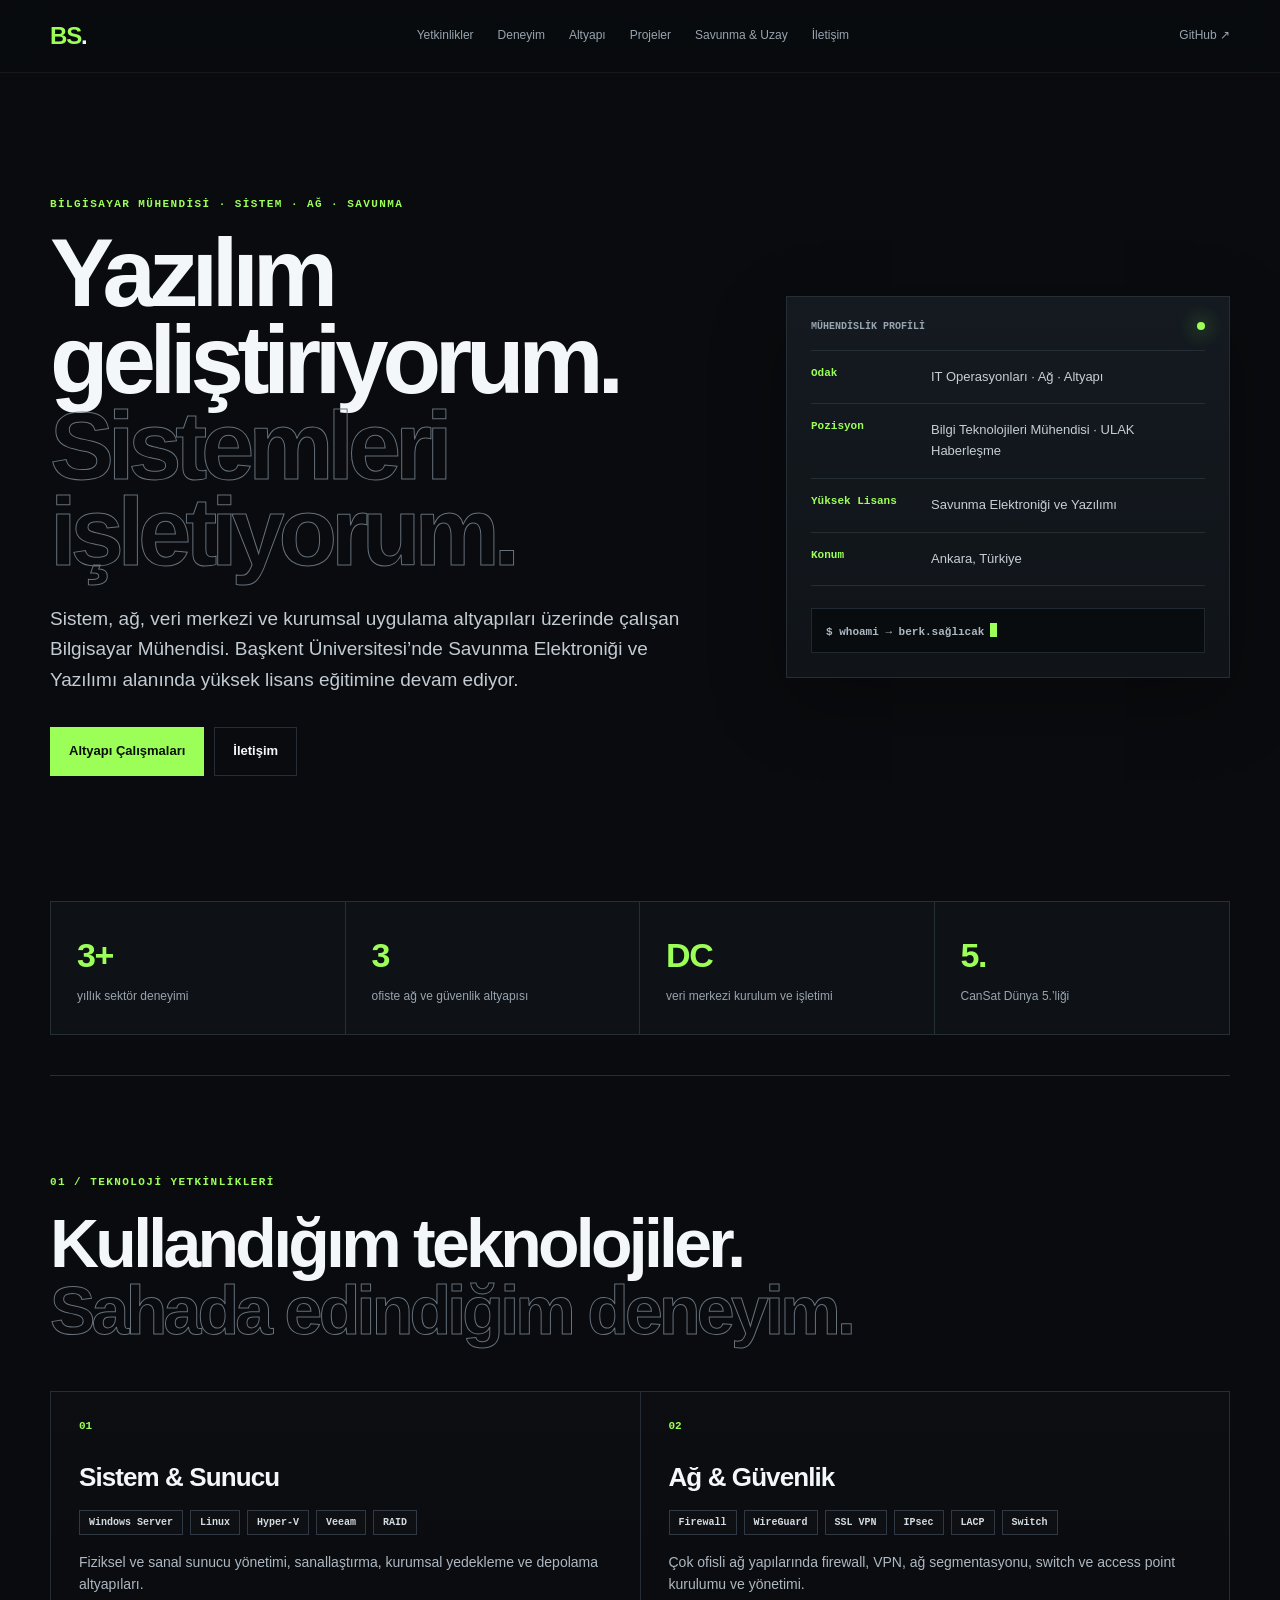
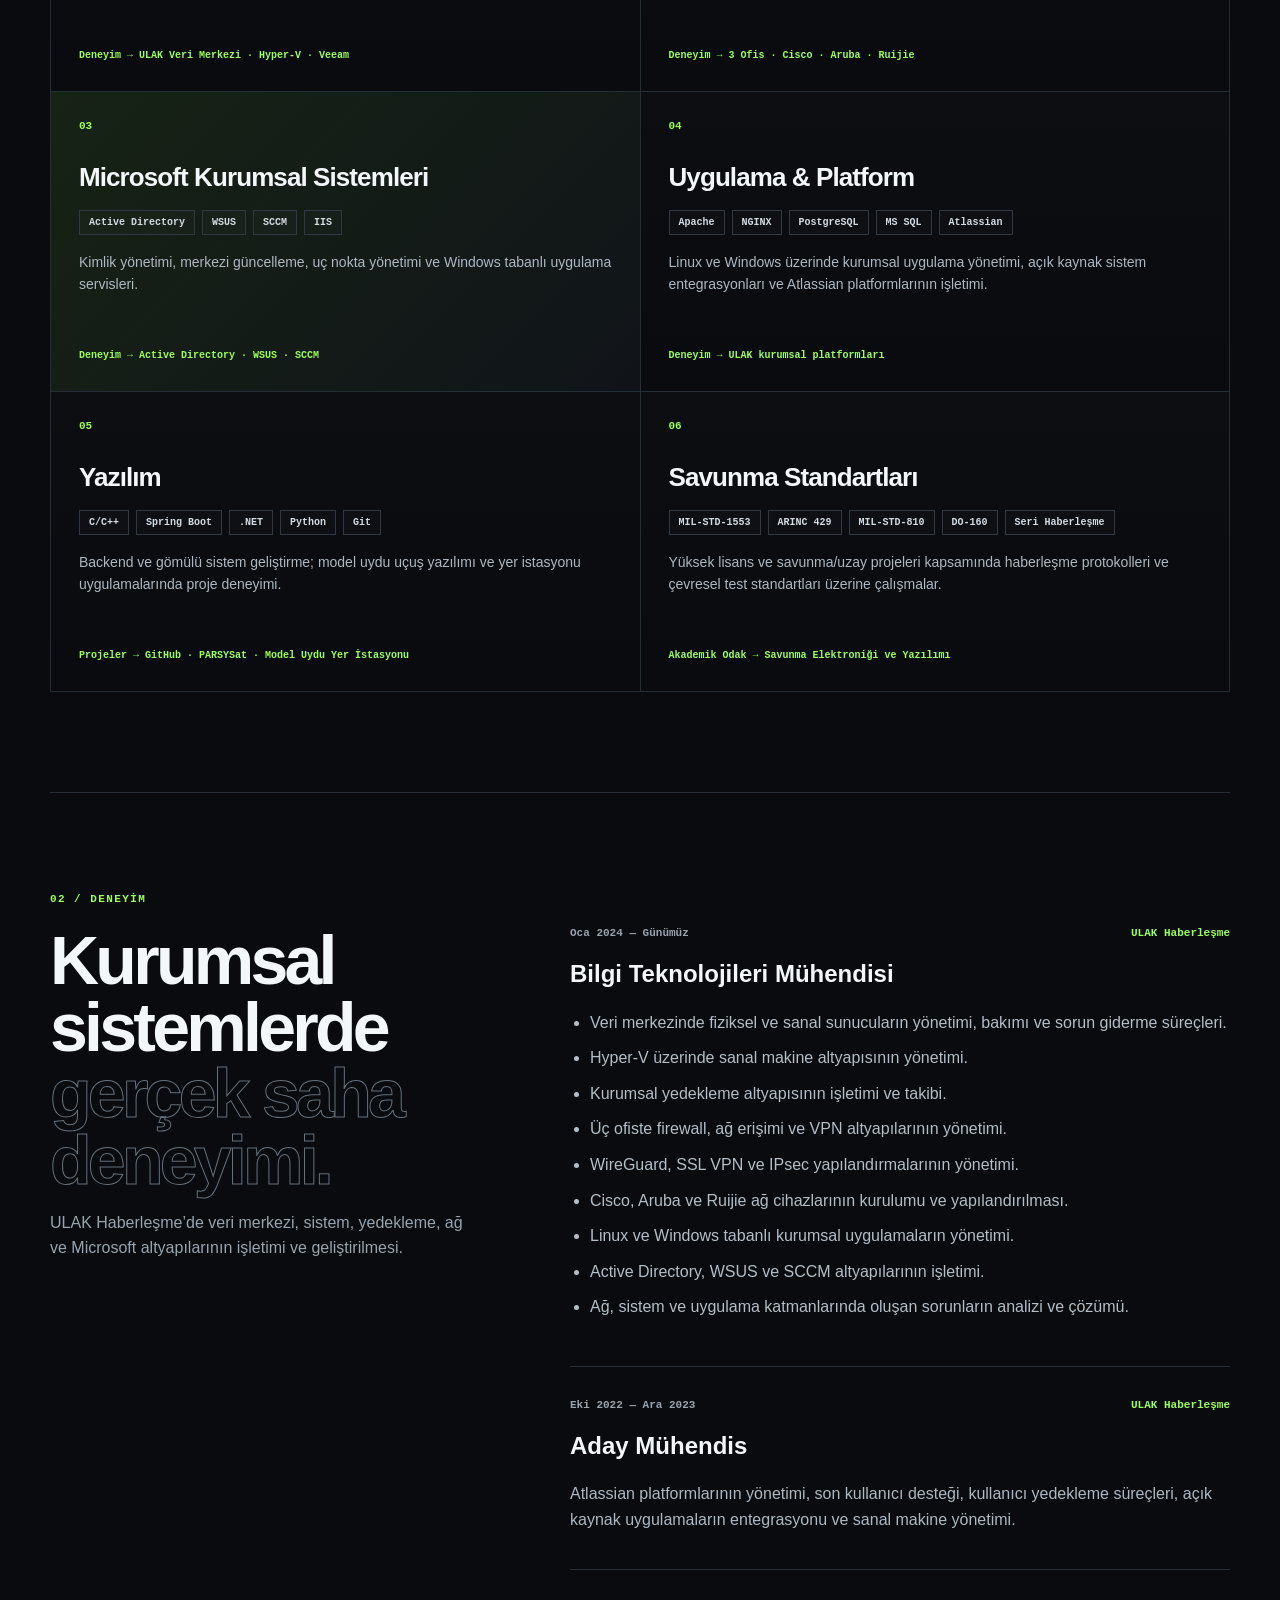
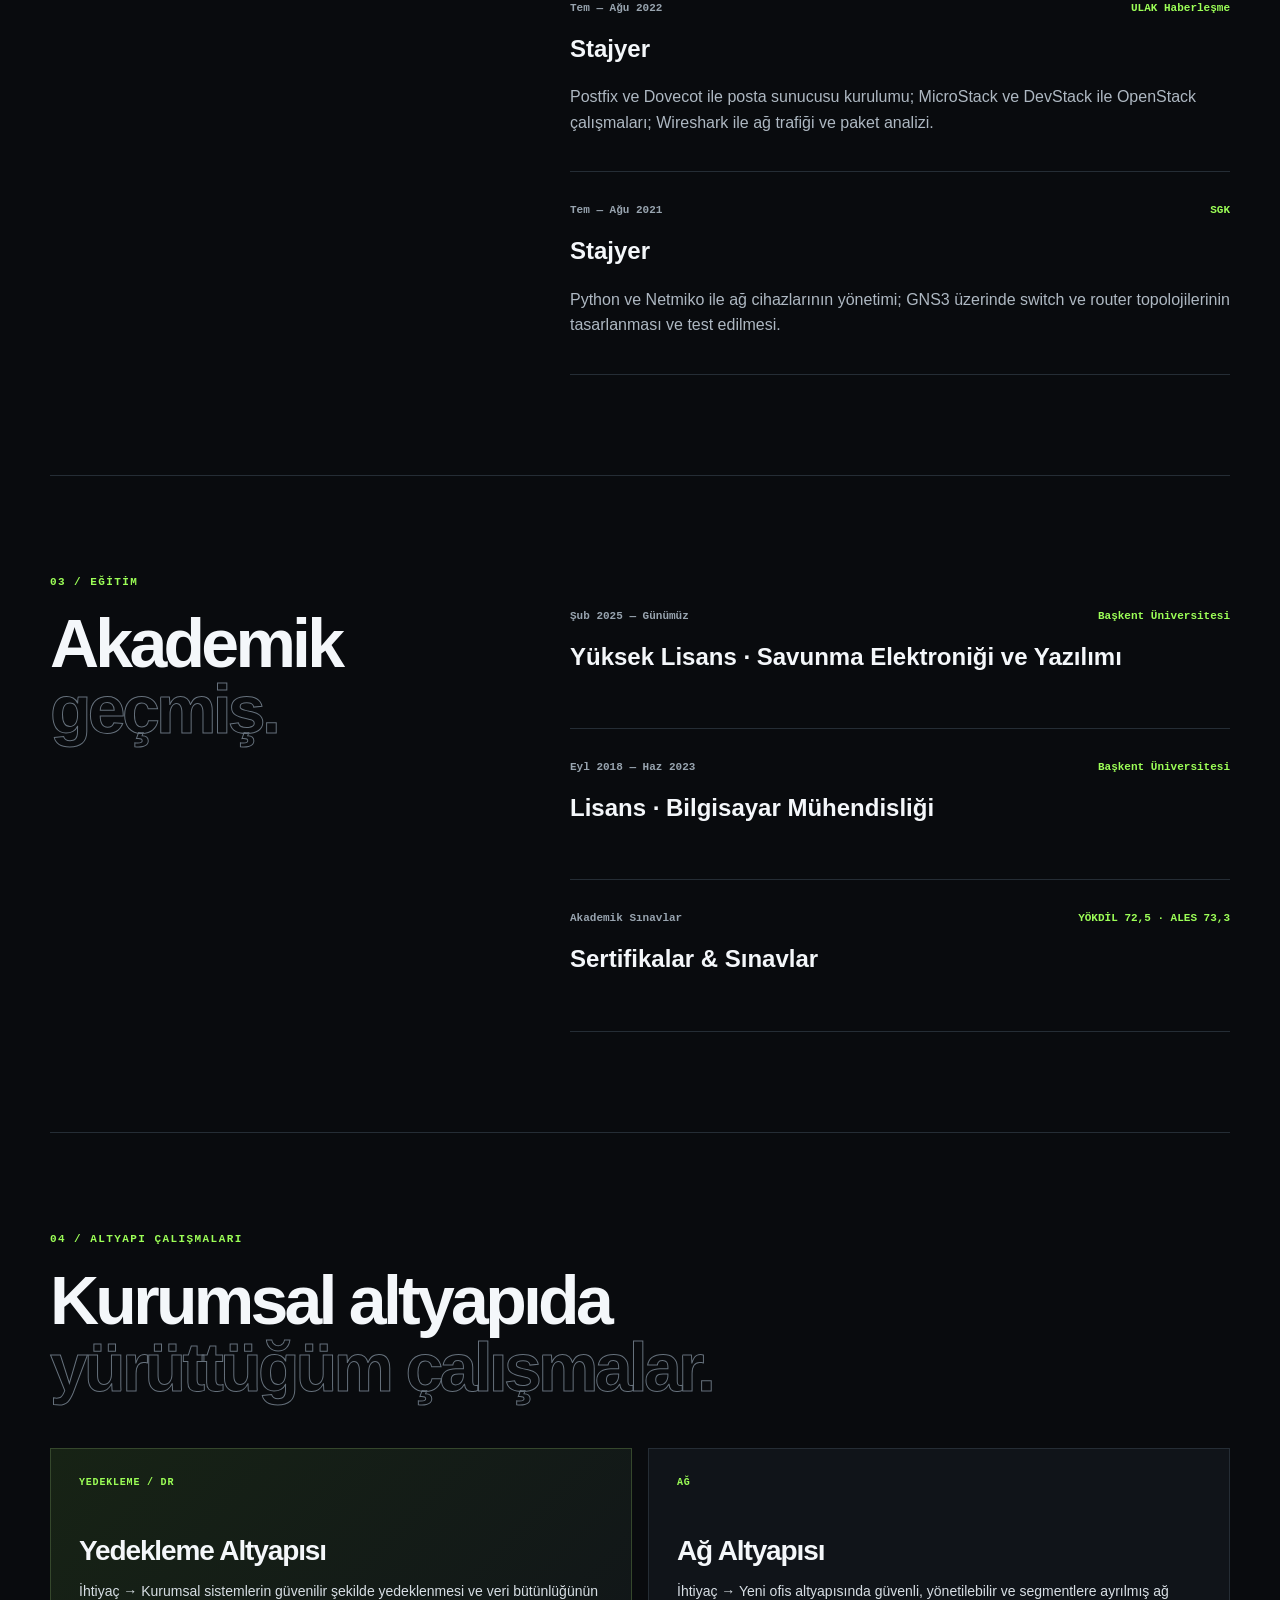
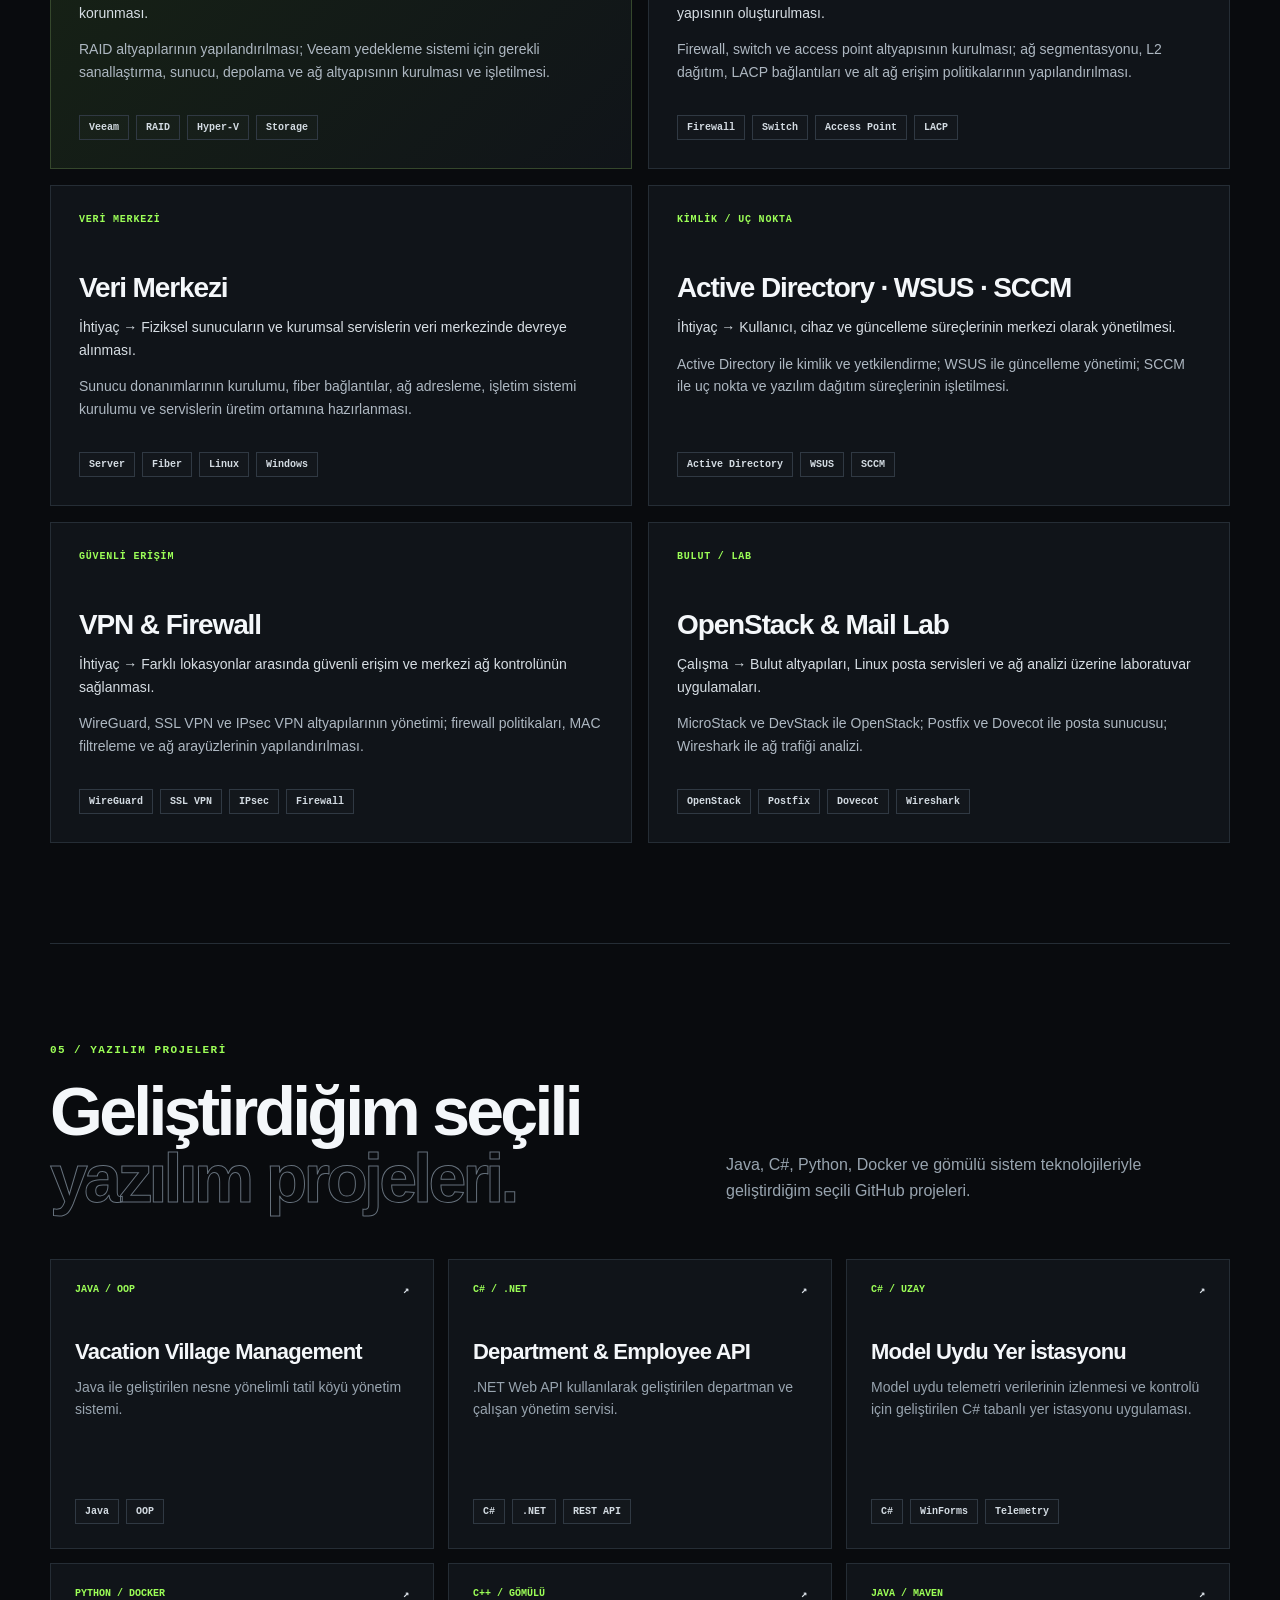
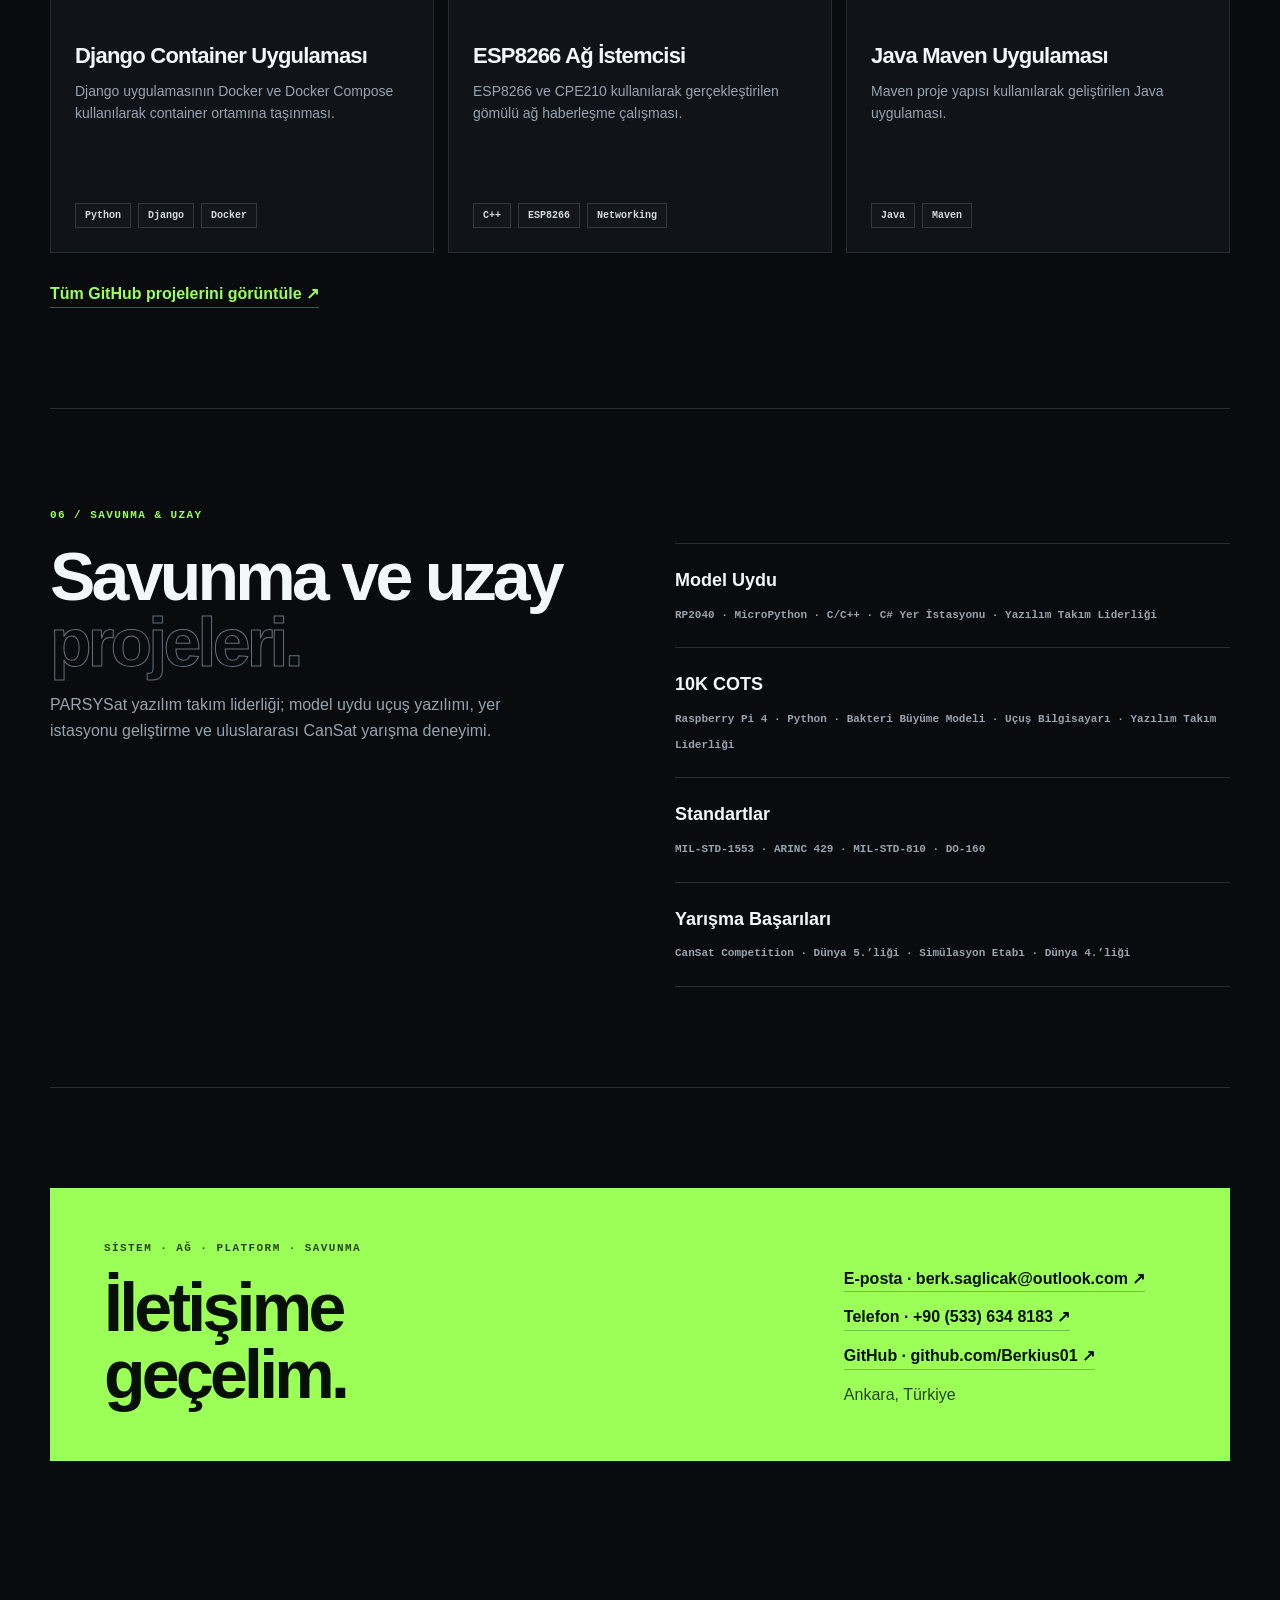
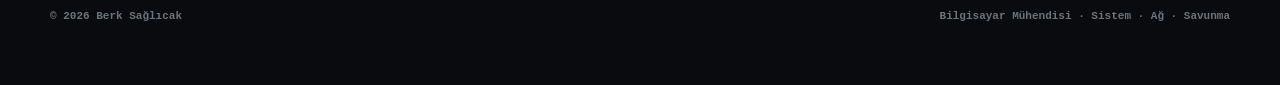
==== commit cc50c211: "Update index.html" ====
--- a/index.html
+++ b/index.html
@@ -3,8 +3,8 @@
 <head>
   <meta charset="utf-8">
   <meta name="viewport" content="width=device-width, initial-scale=1">
-  <meta name="description" content="Berk Sağlıcak — Bilgisayar Mühendisi. Sunucu, ağ, uygulama yönetimi ve savunma elektroniği / yazılım.">
-  <title>Berk Sağlıcak | Computer Engineer</title>
+  <meta name="description" content="Berk Sağlıcak — Bilgisayar Mühendisi. Sistem, ağ, veri merkezi ve kurumsal uygulama altyapıları.">
+  <title>Berk Sağlıcak | Bilgisayar Mühendisi</title>
   <link rel="icon" type="image/svg+xml" href="favicon.svg">
   <link rel="stylesheet" href="style.css">
   <script defer src="script.js"></script>
@@ -15,12 +15,12 @@
     <nav class="nav container">
       <a class="brand" href="#home" aria-label="Ana sayfa"><span>BS</span>.</a>
       <div class="nav-links">
-        <a href="#stack">Stack</a>
-        <a href="#experience">Experience</a>
-        <a href="#production">Production</a>
-        <a href="#code">Code</a>
-        <a href="#defense">Defense</a>
-        <a href="#contact">Contact</a>
+        <a href="#stack">Yetkinlikler</a>
+        <a href="#experience">Deneyim</a>
+        <a href="#production">Altyapı</a>
+        <a href="#code">Projeler</a>
+        <a href="#defense">Savunma &amp; Uzay</a>
+        <a href="#contact">İletişim</a>
       </div>
       <a class="nav-github" href="https://github.com/Berkius01" target="_blank" rel="noopener">GitHub ↗</a>
     </nav>
@@ -29,129 +29,133 @@
   <main>
     <section class="hero container reveal" id="home">
       <div>
-        <div class="eyebrow">COMPUTER ENGINEER · SYSTEMS · NETWORK · DEFENSE</div>
-        <h1>Building code.<br><span>Running systems.</span></h1>
-        <p class="hero-text">Sunucu, ağ ve uygulama yönetimi pratikleriyle çalışan Bilgisayar Mühendisi. Başkent Üniversitesi’nde Savunma Elektroniği ve Yazılımı yüksek lisansı yapıyor.</p>
+        <div class="eyebrow">BİLGİSAYAR MÜHENDİSİ · SİSTEM · AĞ · SAVUNMA</div>
+        <h1>Yazılım geliştiriyorum.<br><span>Sistemleri işletiyorum.</span></h1>
+        <p class="hero-text">Sistem, ağ, veri merkezi ve kurumsal uygulama altyapıları üzerinde çalışan Bilgisayar Mühendisi. Başkent Üniversitesi’nde Savunma Elektroniği ve Yazılımı alanında yüksek lisans eğitimine devam ediyor.</p>
         <div class="hero-actions">
-          <a class="btn primary" href="#production">Production Work</a>
+          <a class="btn primary" href="#production">Altyapı Çalışmaları</a>
           <a class="btn ghost" href="#contact">İletişim</a>
         </div>
       </div>
       <aside class="signal-card">
-        <div class="signal-top"><span>ENGINEERING PROFILE</span><i></i></div>
-        <div class="signal-row"><b>Focus</b><span>IT Ops · Network · Infra</span></div>
-        <div class="signal-row"><b>Current</b><span>BT Mühendisi · Ulak Haberleşme</span></div>
-        <div class="signal-row"><b>Graduate</b><span>Savunma Elektroniği & Yazılımı MSc</span></div>
-        <div class="signal-row"><b>Based</b><span>Ankara, Türkiye</span></div>
+        <div class="signal-top"><span>MÜHENDİSLİK PROFİLİ</span><i></i></div>
+        <div class="signal-row"><b>Odak</b><span>IT Operasyonları · Ağ · Altyapı</span></div>
+        <div class="signal-row"><b>Pozisyon</b><span>Bilgi Teknolojileri Mühendisi · ULAK Haberleşme</span></div>
+        <div class="signal-row"><b>Yüksek Lisans</b><span>Savunma Elektroniği ve Yazılımı</span></div>
+        <div class="signal-row"><b>Konum</b><span>Ankara, Türkiye</span></div>
         <div class="signal-code">$ whoami → berk.sağlıcak<span class="cursor"></span></div>
       </aside>
     </section>
 
     <section class="metrics container reveal" aria-label="Öne çıkan metrikler">
-      <div><strong>3+</strong><span>yıl sektör deneyimi</span></div>
-      <div><strong>3</strong><span>ofis ağı & firewall</span></div>
-      <div><strong>DC</strong><span>veri merkezi kurulumu</span></div>
-      <div><strong>5.</strong><span>CanSat dünya sıralaması</span></div>
+      <div><strong>3+</strong><span>yıllık sektör deneyimi</span></div>
+      <div><strong>3</strong><span>ofiste ağ ve güvenlik altyapısı</span></div>
+      <div><strong>DC</strong><span>veri merkezi kurulum ve işletimi</span></div>
+      <div><strong>5.</strong><span>CanSat Dünya 5.’liği</span></div>
     </section>
 
     <section class="section container reveal" id="stack">
       <div class="section-head">
-        <div class="section-label">01 / TECHNOLOGY STACK</div>
-        <h2>CV’deki yığın.<br><span>İşin kanıtı.</span></h2>
+        <div class="section-label">01 / TEKNOLOJİ YETKİNLİKLERİ</div>
+        <h2>Kullandığım teknolojiler.<br><span>Sahada edindiğim deneyim.</span></h2>
       </div>
       <div class="stack-grid">
         <article class="stack-card">
           <div class="stack-no">01</div>
-          <h3>Sistem & Sunucu</h3>
-          <div class="chips"><span>Windows Server</span><span>Linux</span><span>Hyper-V</span><span>VEEAM</span><span>RAID</span></div>
-          <p>Veri merkezi sunucu yönetimi, sanallaştırma, yedekleme ve disk altyapısı.</p>
-          <small>Production → Ulak DC · Hyper-V · VEEAM</small>
+          <h3>Sistem &amp; Sunucu</h3>
+          <div class="chips"><span>Windows Server</span><span>Linux</span><span>Hyper-V</span><span>Veeam</span><span>RAID</span></div>
+          <p>Fiziksel ve sanal sunucu yönetimi, sanallaştırma, kurumsal yedekleme ve depolama altyapıları.</p>
+          <small>Deneyim → ULAK Veri Merkezi · Hyper-V · Veeam</small>
         </article>
         <article class="stack-card">
           <div class="stack-no">02</div>
-          <h3>Ağ & Güvenlik</h3>
+          <h3>Ağ &amp; Güvenlik</h3>
           <div class="chips"><span>Firewall</span><span>WireGuard</span><span>SSL VPN</span><span>IPsec</span><span>LACP</span><span>Switch</span></div>
-          <p>Çok ofisli firewall, VPN, MAC filtreleme, switch/AP kurulumu ve segmentasyon.</p>
-          <small>Production → 3 ofis · Cisco / Aruba / Ruijie</small>
+          <p>Çok ofisli ağ yapılarında firewall, VPN, ağ segmentasyonu, switch ve access point kurulumu ve yönetimi.</p>
+          <small>Deneyim → 3 Ofis · Cisco · Aruba · Ruijie</small>
         </article>
         <article class="stack-card accent">
           <div class="stack-no">03</div>
-          <h3>Microsoft Enterprise</h3>
+          <h3>Microsoft Kurumsal Sistemleri</h3>
           <div class="chips"><span>Active Directory</span><span>WSUS</span><span>SCCM</span><span>IIS</span></div>
-          <p>Kimlik, güncelleme ve uç nokta yönetimi; Windows uygulama servisleri.</p>
-          <small>Production → AD · WSUS · SCCM</small>
+          <p>Kimlik yönetimi, merkezi güncelleme, uç nokta yönetimi ve Windows tabanlı uygulama servisleri.</p>
+          <small>Deneyim → Active Directory · WSUS · SCCM</small>
         </article>
         <article class="stack-card">
           <div class="stack-no">04</div>
-          <h3>Uygulama & Platform</h3>
-          <div class="chips"><span>Apache2</span><span>NGINX</span><span>Postgres</span><span>MS SQL</span><span>Atlassian</span></div>
-          <p>Linux/Windows uygulama yönetimi, açık kaynak entegrasyonları, Jira / Confluence / Bitbucket.</p>
-          <small>Evidence → Ulak platform operasyonları</small>
+          <h3>Uygulama &amp; Platform</h3>
+          <div class="chips"><span>Apache</span><span>NGINX</span><span>PostgreSQL</span><span>MS SQL</span><span>Atlassian</span></div>
+          <p>Linux ve Windows üzerinde kurumsal uygulama yönetimi, açık kaynak sistem entegrasyonları ve Atlassian platformlarının işletimi.</p>
+          <small>Deneyim → ULAK kurumsal platformları</small>
         </article>
         <article class="stack-card">
           <div class="stack-no">05</div>
           <h3>Yazılım</h3>
           <div class="chips"><span>C/C++</span><span>Spring Boot</span><span>.NET</span><span>Python</span><span>Git</span></div>
-          <p>Backend ve gömülü tarafta uygulama geliştirme; yer istasyonu ve uçuş yazılımı deneyimi.</p>
-          <small>Evidence → GitHub · PARSYSat · Ground Station</small>
+          <p>Backend ve gömülü sistem geliştirme; model uydu uçuş yazılımı ve yer istasyonu uygulamalarında proje deneyimi.</p>
+          <small>Projeler → GitHub · PARSYSat · Model Uydu Yer İstasyonu</small>
         </article>
         <article class="stack-card">
           <div class="stack-no">06</div>
           <h3>Savunma Standartları</h3>
-          <div class="chips"><span>MIL-STD-1553</span><span>ARINC 429</span><span>MIL-STD-810</span><span>DO-160</span><span>Seri</span></div>
-          <p>Yüksek lisans ve model uydu çalışmalarında haberleşme / çevresel test standartları.</p>
-          <small>Focus → Savunma Elektroniği & Yazılımı MSc</small>
+          <div class="chips"><span>MIL-STD-1553</span><span>ARINC 429</span><span>MIL-STD-810</span><span>DO-160</span><span>Seri Haberleşme</span></div>
+          <p>Yüksek lisans ve savunma/uzay projeleri kapsamında haberleşme protokolleri ve çevresel test standartları üzerine çalışmalar.</p>
+          <small>Akademik Odak → Savunma Elektroniği ve Yazılımı</small>
         </article>
       </div>
     </section>
 
     <section class="section container reveal" id="experience">
-      <div class="section-label">02 / EXPERIENCE</div>
+      <div class="section-label">02 / DENEYİM</div>
       <div class="experience-layout">
         <div class="experience-title">
-          <h2>Görev tanımı değil.<br><span>Gerçek operasyon.</span></h2>
-          <p>Ulak Haberleşme’de veri merkezi, yedekleme, ağ ve Microsoft altyapısı odaklı çalışma.</p>
+          <h2>Kurumsal sistemlerde<br><span>gerçek saha deneyimi.</span></h2>
+          <p>ULAK Haberleşme’de veri merkezi, sistem, yedekleme, ağ ve Microsoft altyapılarının işletimi ve geliştirilmesi.</p>
         </div>
         <div class="experience-body">
           <article class="role">
-            <div class="role-meta"><span>Oca 2024 — Günümüz</span><b>Ulak Haberleşme</b></div>
+            <div class="role-meta"><span>Oca 2024 — Günümüz</span><b>ULAK Haberleşme</b></div>
             <h3>Bilgi Teknolojileri Mühendisi</h3>
             <ul>
-              <li>Veri merkezinde sunucu yönetimi: yedekleme, bakım, ağ yapılandırması, sanal makine yönetimi ve sorun giderme.</li>
-              <li>Üç ofiste firewall üzerinde MAC filtreleme, arayüz yapılandırması ve VPN (WireGuard, SSL VPN, IPsec) yönetimi.</li>
-              <li>Öncelikle Linux ve Windows ortamlarda uygulama yönetimi.</li>
-              <li>Ofis ihtiyaçlarına göre switch yapılandırma ve yönetimi.</li>
-              <li>Active Directory, WSUS ve SCCM yönetimi.</li>
+              <li>Veri merkezinde fiziksel ve sanal sunucuların yönetimi, bakımı ve sorun giderme süreçleri.</li>
+              <li>Hyper-V üzerinde sanal makine altyapısının yönetimi.</li>
+              <li>Kurumsal yedekleme altyapısının işletimi ve takibi.</li>
+              <li>Üç ofiste firewall, ağ erişimi ve VPN altyapılarının yönetimi.</li>
+              <li>WireGuard, SSL VPN ve IPsec yapılandırmalarının yönetimi.</li>
+              <li>Cisco, Aruba ve Ruijie ağ cihazlarının kurulumu ve yapılandırılması.</li>
+              <li>Linux ve Windows tabanlı kurumsal uygulamaların yönetimi.</li>
+              <li>Active Directory, WSUS ve SCCM altyapılarının işletimi.</li>
+              <li>Ağ, sistem ve uygulama katmanlarında oluşan sorunların analizi ve çözümü.</li>
             </ul>
           </article>
           <article class="role compact">
-            <div class="role-meta"><span>Eki 2022 — Ara 2023</span><b>Ulak Haberleşme</b></div>
+            <div class="role-meta"><span>Eki 2022 — Ara 2023</span><b>ULAK Haberleşme</b></div>
             <h3>Aday Mühendis</h3>
-            <p>Atlassian ortamları, son kullanıcı desteği, kullanıcı yedekleri, açık kaynak uygulama entegrasyonu ve sanal makine yönetimi.</p>
-          </article>
-          <article class="role compact">
-            <div class="role-meta"><span>Tem — Ağu 2022</span><b>Ulak Haberleşme · Stajyer</b></div>
+            <p>Atlassian platformlarının yönetimi, son kullanıcı desteği, kullanıcı yedekleme süreçleri, açık kaynak uygulamaların entegrasyonu ve sanal makine yönetimi.</p>
+          </article>
+          <article class="role compact">
+            <div class="role-meta"><span>Tem — Ağu 2022</span><b>ULAK Haberleşme</b></div>
             <h3>Stajyer</h3>
-            <p>Postfix + Dovecot posta sunucusu; MicroStack / DevStack ile OpenStack; Wireshark ile paket analizi.</p>
-          </article>
-          <article class="role compact">
-            <div class="role-meta"><span>Tem — Ağu 2021</span><b>SGK · Stajyer</b></div>
+            <p>Postfix ve Dovecot ile posta sunucusu kurulumu; MicroStack ve DevStack ile OpenStack çalışmaları; Wireshark ile ağ trafiği ve paket analizi.</p>
+          </article>
+          <article class="role compact">
+            <div class="role-meta"><span>Tem — Ağu 2021</span><b>SGK</b></div>
             <h3>Stajyer</h3>
-            <p>Python netmiko ile ağ cihaz yönetimi; GNS3 üzerinde switch/router topoloji tasarımı.</p>
+            <p>Python ve Netmiko ile ağ cihazlarının yönetimi; GNS3 üzerinde switch ve router topolojilerinin tasarlanması ve test edilmesi.</p>
           </article>
         </div>
       </div>
     </section>
 
     <section class="section container reveal" id="education">
-      <div class="section-label">03 / EDUCATION</div>
+      <div class="section-label">03 / EĞİTİM</div>
       <div class="experience-layout">
         <div class="experience-title">
-          <h2>Akademik<br><span>çizgi.</span></h2>
+          <h2>Akademik<br><span>geçmiş.</span></h2>
         </div>
         <div class="experience-body">
           <article class="role compact">
-            <div class="role-meta"><span>Şub 2025 — …</span><b>Başkent Üniversitesi</b></div>
+            <div class="role-meta"><span>Şub 2025 — Günümüz</span><b>Başkent Üniversitesi</b></div>
             <h3>Yüksek Lisans · Savunma Elektroniği ve Yazılımı</h3>
           </article>
           <article class="role compact">
@@ -159,8 +163,8 @@
             <h3>Lisans · Bilgisayar Mühendisliği</h3>
           </article>
           <article class="role compact">
-            <div class="role-meta"><span>Sınavlar</span><b>YÖKDİL 72.5 · ALES 73.3</b></div>
-            <h3>Sertifika & Sınavlar</h3>
+            <div class="role-meta"><span>Akademik Sınavlar</span><b>YÖKDİL 72,5 · ALES 73,3</b></div>
+            <h3>Sertifikalar &amp; Sınavlar</h3>
           </article>
         </div>
       </div>
@@ -168,51 +172,51 @@
 
     <section class="section container reveal" id="production">
       <div class="section-head">
-        <div class="section-label">04 / PRODUCTION ENGINEERING</div>
-        <h2>Production’da dokunduğum<br><span>işler.</span></h2>
+        <div class="section-label">04 / ALTYAPI ÇALIŞMALARI</div>
+        <h2>Kurumsal altyapıda<br><span>yürüttüğüm çalışmalar.</span></h2>
       </div>
       <div class="case-grid">
         <article class="case-card feature">
-          <div class="case-kicker">BACKUP / DR</div>
+          <div class="case-kicker">YEDEKLEME / DR</div>
           <h3>Yedekleme Altyapısı</h3>
-          <p class="case-problem">Problem → Disk sağlığı ve kurumsal yedeklerin güvenli depolanması.</p>
-          <p>RAID yapılandırmaları; yedekleme yazılımı için sanallaştırma, cihaz ve ağ altyapısının kurulması (VEEAM odaklı).</p>
-          <div class="chips"><span>VEEAM</span><span>RAID</span><span>Hyper-V</span><span>Storage</span></div>
-        </article>
-        <article class="case-card">
-          <div class="case-kicker">NETWORK</div>
+          <p class="case-problem">İhtiyaç → Kurumsal sistemlerin güvenilir şekilde yedeklenmesi ve veri bütünlüğünün korunması.</p>
+          <p>RAID altyapılarının yapılandırılması; Veeam yedekleme sistemi için gerekli sanallaştırma, sunucu, depolama ve ağ altyapısının kurulması ve işletilmesi.</p>
+          <div class="chips"><span>Veeam</span><span>RAID</span><span>Hyper-V</span><span>Storage</span></div>
+        </article>
+        <article class="case-card">
+          <div class="case-kicker">AĞ</div>
           <h3>Ağ Altyapısı</h3>
-          <p class="case-problem">Problem → Yeni ofis için uçtan uca erişim ve izolasyon.</p>
-          <p>Firewall, switch ve access point yerleşimi; izole arayüzler; L2 dağıtım; LACP ile yüksek hızlı test bağlantıları ve alt ağ sınırlama.</p>
-          <div class="chips"><span>Firewall</span><span>Switch</span><span>AP</span><span>LACP</span></div>
-        </article>
-        <article class="case-card">
-          <div class="case-kicker">DATA CENTER</div>
+          <p class="case-problem">İhtiyaç → Yeni ofis altyapısında güvenli, yönetilebilir ve segmentlere ayrılmış ağ yapısının oluşturulması.</p>
+          <p>Firewall, switch ve access point altyapısının kurulması; ağ segmentasyonu, L2 dağıtım, LACP bağlantıları ve alt ağ erişim politikalarının yapılandırılması.</p>
+          <div class="chips"><span>Firewall</span><span>Switch</span><span>Access Point</span><span>LACP</span></div>
+        </article>
+        <article class="case-card">
+          <div class="case-kicker">VERİ MERKEZİ</div>
           <h3>Veri Merkezi</h3>
-          <p class="case-problem">Problem → HAB için fiziksel sunucu ve servislerin devreye alınması.</p>
-          <p>Sunucu donanım kurulumu, fiber bağlantılar, adresleme; işletim sistemleri ve servislerin hazır hale getirilmesi.</p>
-          <div class="chips"><span>Servers</span><span>Fiber</span><span>Linux</span><span>Windows</span></div>
-        </article>
-        <article class="case-card">
-          <div class="case-kicker">IDENTITY / ENDPOINT</div>
-          <h3>AD · WSUS · SCCM</h3>
-          <p class="case-problem">Problem → Kimlik, güncelleme ve uç nokta yönetiminin kurumsal ölçekte işletilmesi.</p>
-          <p>Active Directory, WSUS ve SCCM ile kullanıcı / güncelleme / dağıtım operasyonları.</p>
+          <p class="case-problem">İhtiyaç → Fiziksel sunucuların ve kurumsal servislerin veri merkezinde devreye alınması.</p>
+          <p>Sunucu donanımlarının kurulumu, fiber bağlantılar, ağ adresleme, işletim sistemi kurulumu ve servislerin üretim ortamına hazırlanması.</p>
+          <div class="chips"><span>Server</span><span>Fiber</span><span>Linux</span><span>Windows</span></div>
+        </article>
+        <article class="case-card">
+          <div class="case-kicker">KİMLİK / UÇ NOKTA</div>
+          <h3>Active Directory · WSUS · SCCM</h3>
+          <p class="case-problem">İhtiyaç → Kullanıcı, cihaz ve güncelleme süreçlerinin merkezi olarak yönetilmesi.</p>
+          <p>Active Directory ile kimlik ve yetkilendirme; WSUS ile güncelleme yönetimi; SCCM ile uç nokta ve yazılım dağıtım süreçlerinin işletilmesi.</p>
           <div class="chips"><span>Active Directory</span><span>WSUS</span><span>SCCM</span></div>
         </article>
         <article class="case-card">
-          <div class="case-kicker">SECURE ACCESS</div>
-          <h3>VPN & Firewall Ops</h3>
-          <p class="case-problem">Problem → Üç ofiste güvenli uzak erişim ve kontrollü erişim yüzeyi.</p>
-          <p>WireGuard, SSL VPN ve IPsec; MAC filtreleme ve arayüz yapılandırmaları.</p>
-          <div class="chips"><span>WireGuard</span><span>SSL VPN</span><span>IPsec</span><span>MAC Filter</span></div>
-        </article>
-        <article class="case-card">
-          <div class="case-kicker">CLOUD / LAB</div>
-          <h3>OpenStack & Mail Lab</h3>
-          <p class="case-problem">Problem → Staj döneminde bulut ve posta altyapısı pratiği.</p>
-          <p>MicroStack / DevStack ile OpenStack; Postfix + Dovecot; Wireshark ile paket analizi.</p>
-          <div class="chips"><span>OpenStack</span><span>Postfix</span><span>Wireshark</span></div>
+          <div class="case-kicker">GÜVENLİ ERİŞİM</div>
+          <h3>VPN &amp; Firewall</h3>
+          <p class="case-problem">İhtiyaç → Farklı lokasyonlar arasında güvenli erişim ve merkezi ağ kontrolünün sağlanması.</p>
+          <p>WireGuard, SSL VPN ve IPsec VPN altyapılarının yönetimi; firewall politikaları, MAC filtreleme ve ağ arayüzlerinin yapılandırılması.</p>
+          <div class="chips"><span>WireGuard</span><span>SSL VPN</span><span>IPsec</span><span>Firewall</span></div>
+        </article>
+        <article class="case-card">
+          <div class="case-kicker">BULUT / LAB</div>
+          <h3>OpenStack &amp; Mail Lab</h3>
+          <p class="case-problem">Çalışma → Bulut altyapıları, Linux posta servisleri ve ağ analizi üzerine laboratuvar uygulamaları.</p>
+          <p>MicroStack ve DevStack ile OpenStack; Postfix ve Dovecot ile posta sunucusu; Wireshark ile ağ trafiği analizi.</p>
+          <div class="chips"><span>OpenStack</span><span>Postfix</span><span>Dovecot</span><span>Wireshark</span></div>
         </article>
       </div>
     </section>
@@ -220,64 +224,64 @@
     <section class="section container reveal" id="code">
       <div class="section-head code-head">
         <div>
-          <div class="section-label">05 / CODE EVIDENCE</div>
-          <h2>Teknoloji iddiasının<br><span>arkasında kod var.</span></h2>
-        </div>
-        <p>Seçili GitHub çalışmaları: Java, C#, Python/Docker ve embedded networking.</p>
+          <div class="section-label">05 / YAZILIM PROJELERİ</div>
+          <h2>Geliştirdiğim seçili<br><span>yazılım projeleri.</span></h2>
+        </div>
+        <p>Java, C#, Python, Docker ve gömülü sistem teknolojileriyle geliştirdiğim seçili GitHub projeleri.</p>
       </div>
       <div class="repo-grid">
         <a class="repo-card" href="https://github.com/Berkius01/Vacation-Vilage-hw" target="_blank" rel="noopener">
           <div class="repo-meta"><span>JAVA / OOP</span><i>↗</i></div>
           <h3>Vacation Village Management</h3>
-          <p>Java tabanlı tatil köyü yönetim sistemi; nesne yönelimli tasarım pratiği.</p>
+          <p>Java ile geliştirilen nesne yönelimli tatil köyü yönetim sistemi.</p>
           <div class="chips"><span>Java</span><span>OOP</span></div>
         </a>
         <a class="repo-card" href="https://github.com/Berkius01/WebApi2" target="_blank" rel="noopener">
           <div class="repo-meta"><span>C# / .NET</span><i>↗</i></div>
-          <h3>Department & Employee API</h3>
-          <p>.NET Web API ile departman/çalışan backend egzersizi.</p>
-          <div class="chips"><span>C#</span><span>.NET</span><span>REST</span></div>
+          <h3>Department &amp; Employee API</h3>
+          <p>.NET Web API kullanılarak geliştirilen departman ve çalışan yönetim servisi.</p>
+          <div class="chips"><span>C#</span><span>.NET</span><span>REST API</span></div>
         </a>
         <a class="repo-card" href="https://github.com/Berkius01/zedGraphDeneme1" target="_blank" rel="noopener">
-          <div class="repo-meta"><span>C# / SPACE</span><i>↗</i></div>
-          <h3>Model Satellite Ground Station</h3>
-          <p>Model uydu için C# yer istasyonu kontrol paneli.</p>
+          <div class="repo-meta"><span>C# / UZAY</span><i>↗</i></div>
+          <h3>Model Uydu Yer İstasyonu</h3>
+          <p>Model uydu telemetri verilerinin izlenmesi ve kontrolü için geliştirilen C# tabanlı yer istasyonu uygulaması.</p>
           <div class="chips"><span>C#</span><span>WinForms</span><span>Telemetry</span></div>
         </a>
         <a class="repo-card" href="https://github.com/Berkius01/apziva_docker_demo" target="_blank" rel="noopener">
           <div class="repo-meta"><span>PYTHON / DOCKER</span><i>↗</i></div>
-          <h3>Django Containerization</h3>
-          <p>Django uygulamasını Docker / Compose ile taşıma örneği.</p>
+          <h3>Django Container Uygulaması</h3>
+          <p>Django uygulamasının Docker ve Docker Compose kullanılarak container ortamına taşınması.</p>
           <div class="chips"><span>Python</span><span>Django</span><span>Docker</span></div>
         </a>
         <a class="repo-card" href="https://github.com/Berkius01/bil429-arduino" target="_blank" rel="noopener">
-          <div class="repo-meta"><span>C++ / EMBEDDED</span><i>↗</i></div>
-          <h3>ESP8266 Network Client</h3>
-          <p>ESP8266 ve CPE210 ile embedded networking çalışması.</p>
-          <div class="chips"><span>C++</span><span>ESP8266</span></div>
+          <div class="repo-meta"><span>C++ / GÖMÜLÜ</span><i>↗</i></div>
+          <h3>ESP8266 Ağ İstemcisi</h3>
+          <p>ESP8266 ve CPE210 kullanılarak gerçekleştirilen gömülü ağ haberleşme çalışması.</p>
+          <div class="chips"><span>C++</span><span>ESP8266</span><span>Networking</span></div>
         </a>
         <a class="repo-card" href="https://github.com/Berkius01/innova2" target="_blank" rel="noopener">
           <div class="repo-meta"><span>JAVA / MAVEN</span><i>↗</i></div>
-          <h3>Java Application Work</h3>
-          <p>Maven yapısında Java uygulama geliştirme örneği.</p>
+          <h3>Java Maven Uygulaması</h3>
+          <p>Maven proje yapısı kullanılarak geliştirilen Java uygulaması.</p>
           <div class="chips"><span>Java</span><span>Maven</span></div>
         </a>
       </div>
-      <a class="all-repos" href="https://github.com/Berkius01?tab=repositories" target="_blank" rel="noopener">Tüm public repolara bak ↗</a>
+      <a class="all-repos" href="https://github.com/Berkius01?tab=repositories" target="_blank" rel="noopener">Tüm GitHub projelerini görüntüle ↗</a>
     </section>
 
     <section class="section container reveal" id="defense">
-      <div class="section-label">06 / DEFENSE & SPACE</div>
+      <div class="section-label">06 / SAVUNMA &amp; UZAY</div>
       <div class="defense-grid">
         <div>
-          <h2>Embedded geçmiş<br><span>masada duruyor.</span></h2>
-          <p>PARSYSat yazılım takım liderliği; model uydu uçuş yazılımı, yer istasyonu ve CanSat başarıları.</p>
+          <h2>Savunma ve uzay<br><span>projeleri.</span></h2>
+          <p>PARSYSat yazılım takım liderliği; model uydu uçuş yazılımı, yer istasyonu geliştirme ve uluslararası CanSat yarışma deneyimi.</p>
         </div>
         <div class="defense-list">
-          <div><b>Model Uydu</b><span>RP2040 · MicroPython · C/C++ · C# Yer İstasyonu · Yazılım TL</span></div>
-          <div><b>10K COTS</b><span>Raspberry Pi 4 · Python bakteri büyüme modeli · Uçuş kartı · Yazılım TL</span></div>
+          <div><b>Model Uydu</b><span>RP2040 · MicroPython · C/C++ · C# Yer İstasyonu · Yazılım Takım Liderliği</span></div>
+          <div><b>10K COTS</b><span>Raspberry Pi 4 · Python · Bakteri Büyüme Modeli · Uçuş Bilgisayarı · Yazılım Takım Liderliği</span></div>
           <div><b>Standartlar</b><span>MIL-STD-1553 · ARINC 429 · MIL-STD-810 · DO-160</span></div>
-          <div><b>CanSat</b><span>Dünya 5. · Simülasyon Dünya 4.</span></div>
+          <div><b>Yarışma Başarıları</b><span>CanSat Competition · Dünya 5.’liği · Simülasyon Etabı · Dünya 4.’liği</span></div>
         </div>
       </div>
     </section>
@@ -285,13 +289,13 @@
     <section class="section contact container reveal" id="contact">
       <div class="contact-box">
         <div>
-          <div class="eyebrow dark">OPEN TO SYSTEMS · NETWORK · PLATFORM · DEFENSE</div>
-          <h2>Bir sonraki<br>problemi konuşalım.</h2>
+          <div class="eyebrow dark">SİSTEM · AĞ · PLATFORM · SAVUNMA</div>
+          <h2>İletişime<br>geçelim.</h2>
         </div>
         <div class="contact-links">
-          <a href="mailto:berk.saglicak@outlook.com">berk.saglicak@outlook.com ↗</a>
-          <a href="tel:+905336348183">+90 (533) 634 8183 ↗</a>
-          <a href="https://github.com/Berkius01" target="_blank" rel="noopener">github.com/Berkius01 ↗</a>
+          <a href="mailto:berk.saglicak@outlook.com">E-posta · berk.saglicak@outlook.com ↗</a>
+          <a href="tel:+905336348183">Telefon · +90 (533) 634 8183 ↗</a>
+          <a href="https://github.com/Berkius01" target="_blank" rel="noopener">GitHub · github.com/Berkius01 ↗</a>
           <span>Ankara, Türkiye</span>
         </div>
       </div>
@@ -300,7 +304,7 @@
 
   <footer class="container">
     <span>© 2026 Berk Sağlıcak</span>
-    <span>Computer Engineer · Systems · Network · Defense</span>
+    <span>Bilgisayar Mühendisi · Sistem · Ağ · Savunma</span>
   </footer>
 </body>
 </html>
